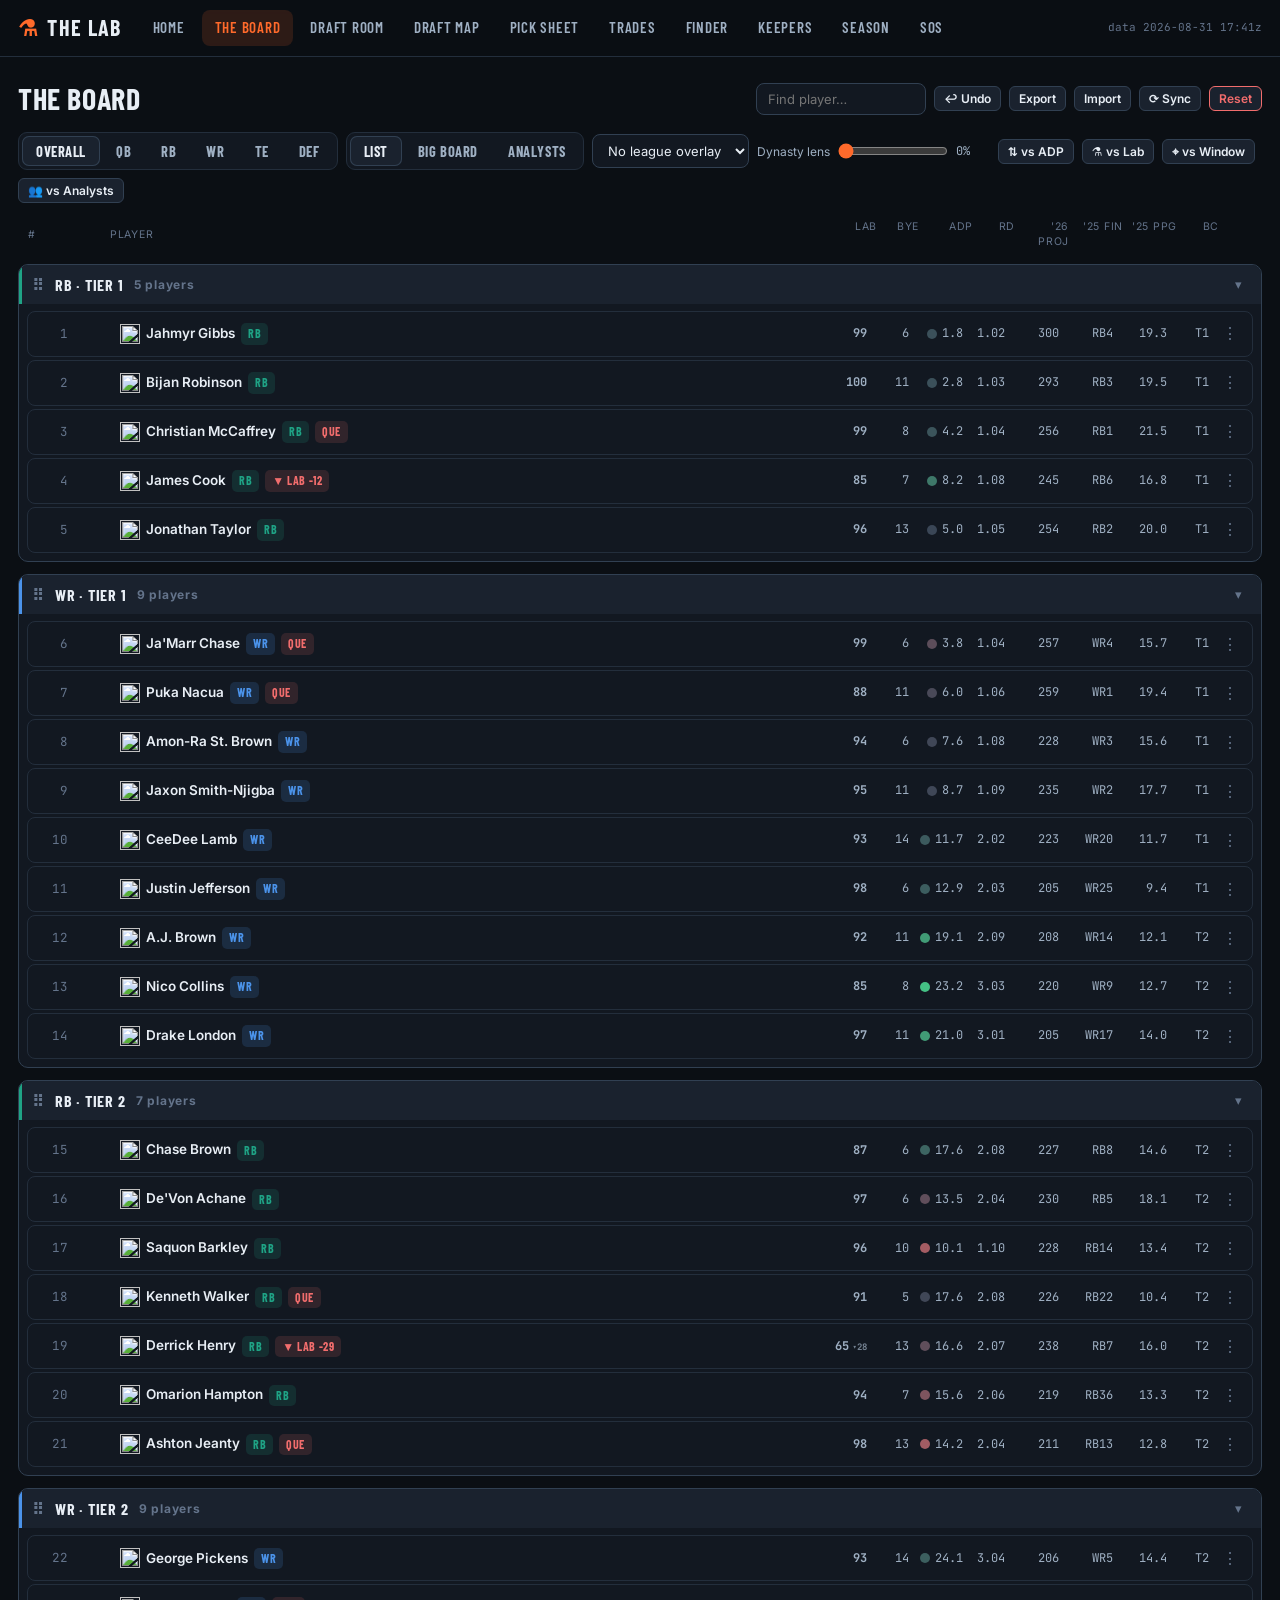
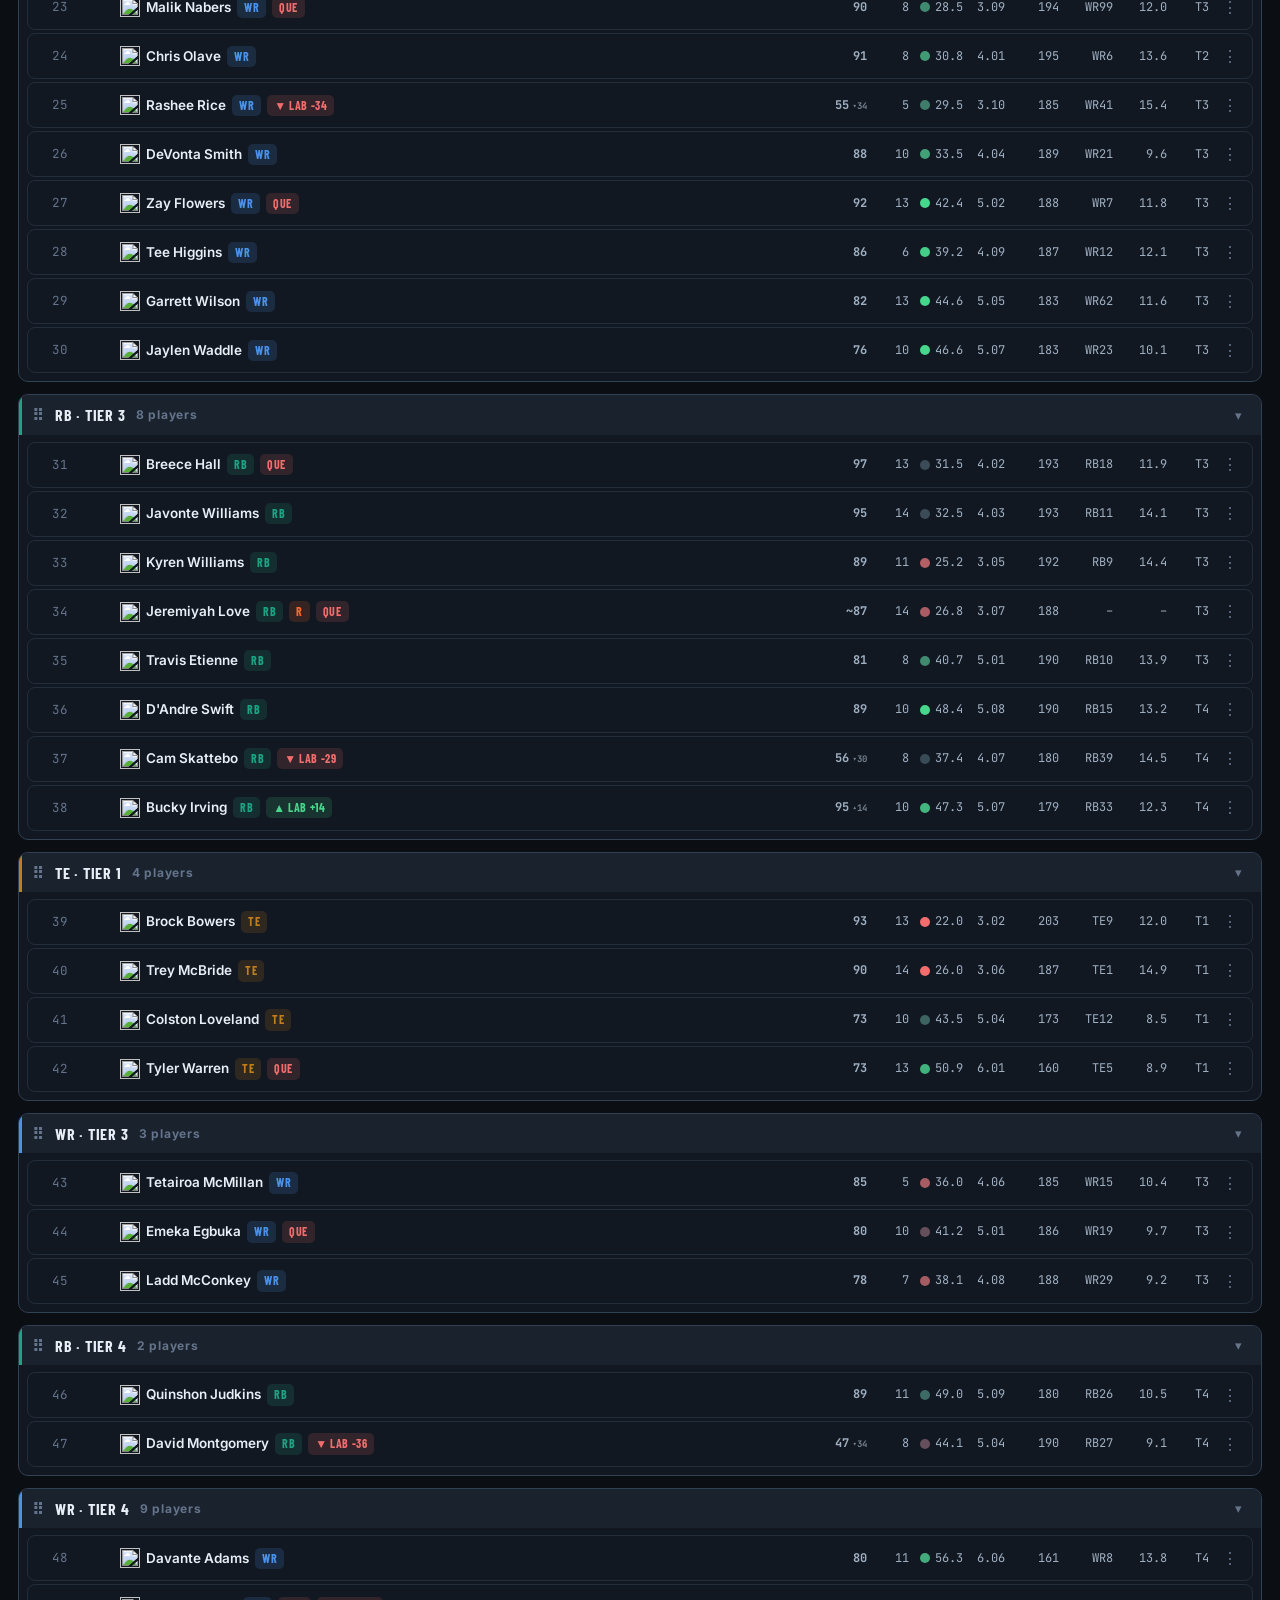
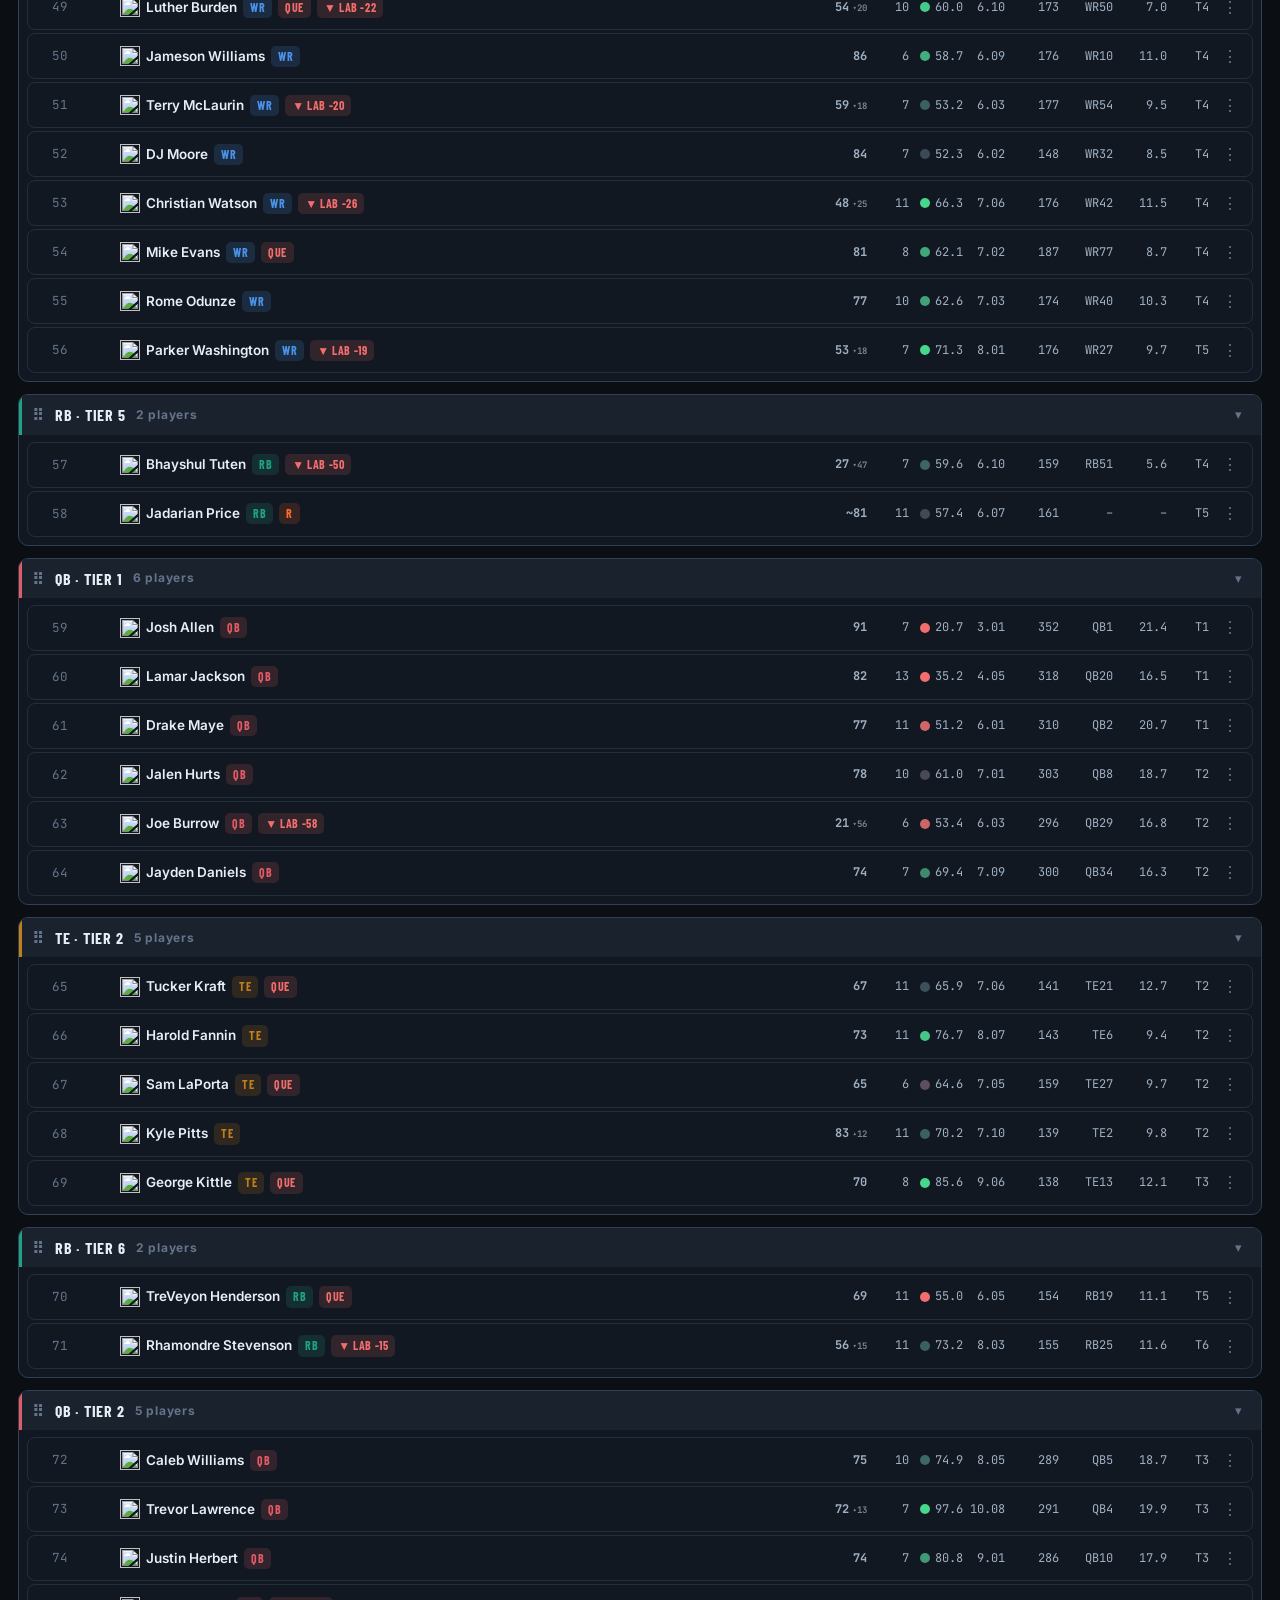
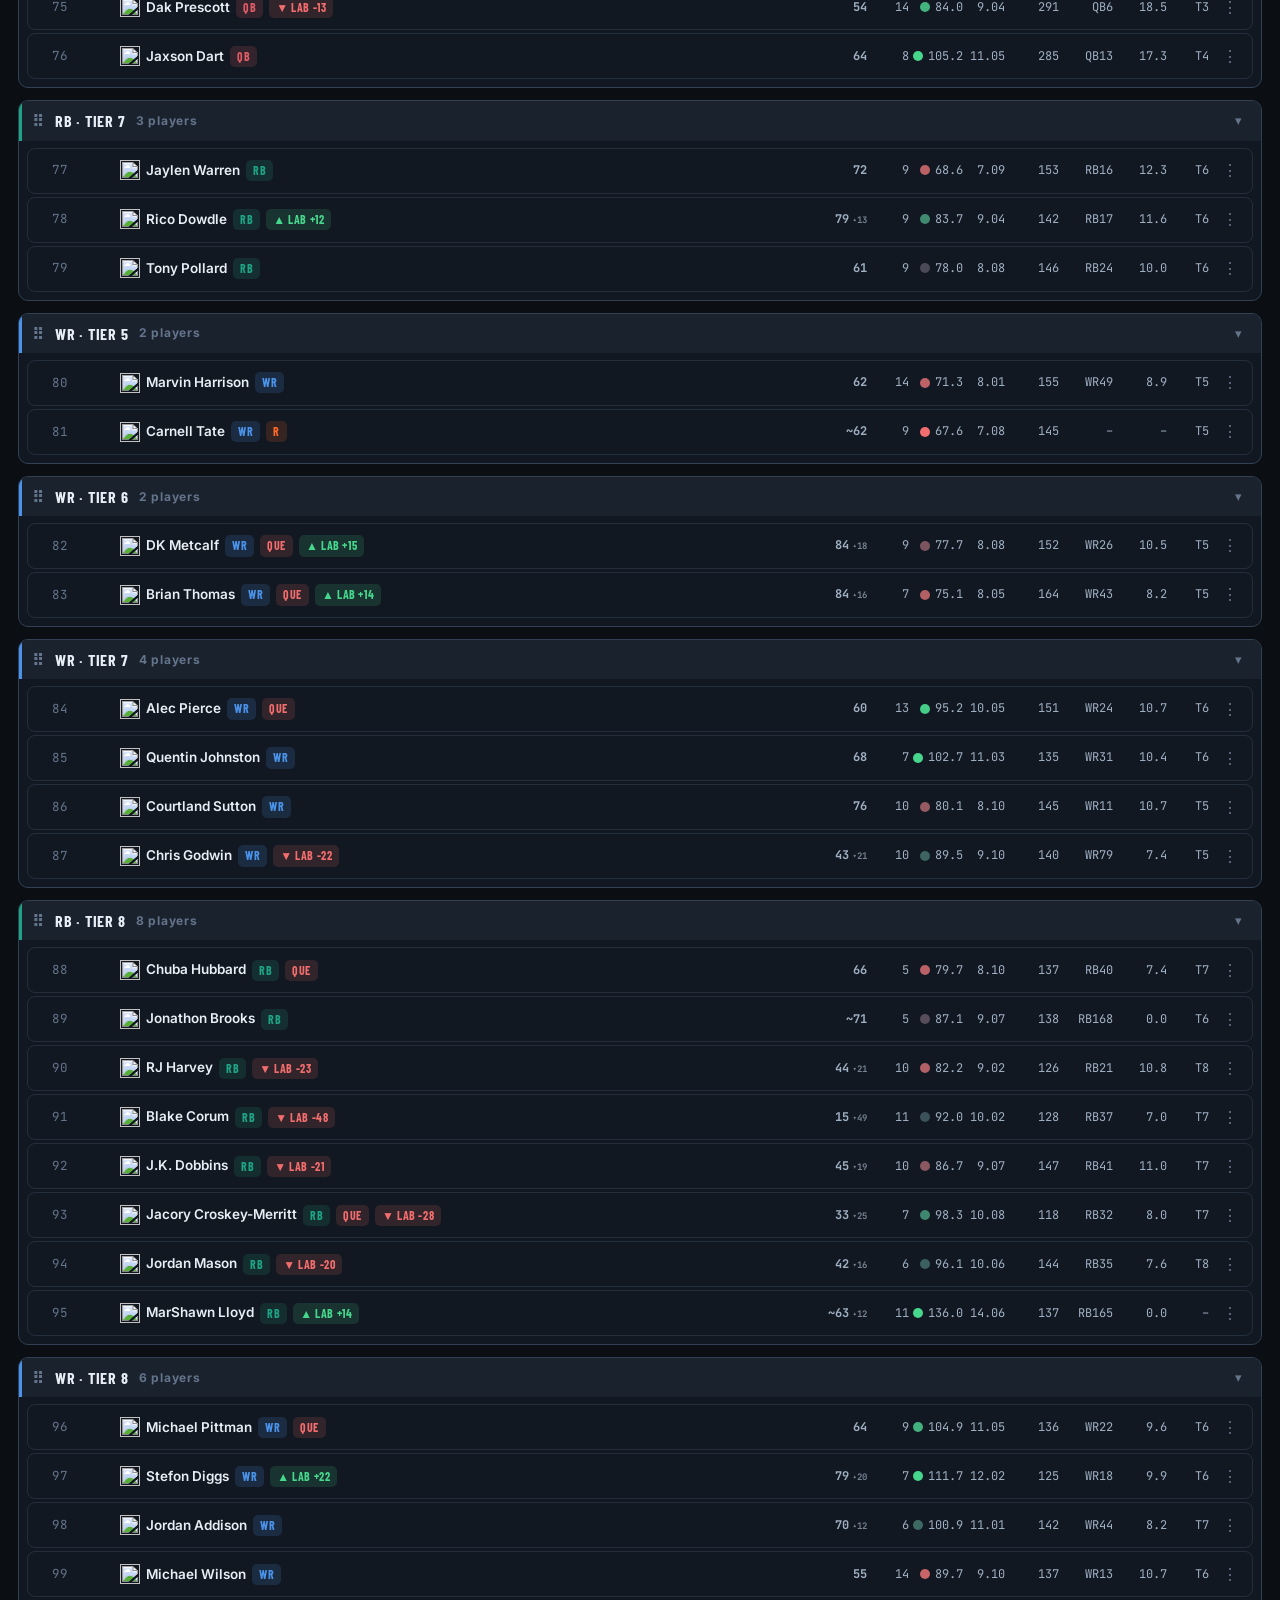
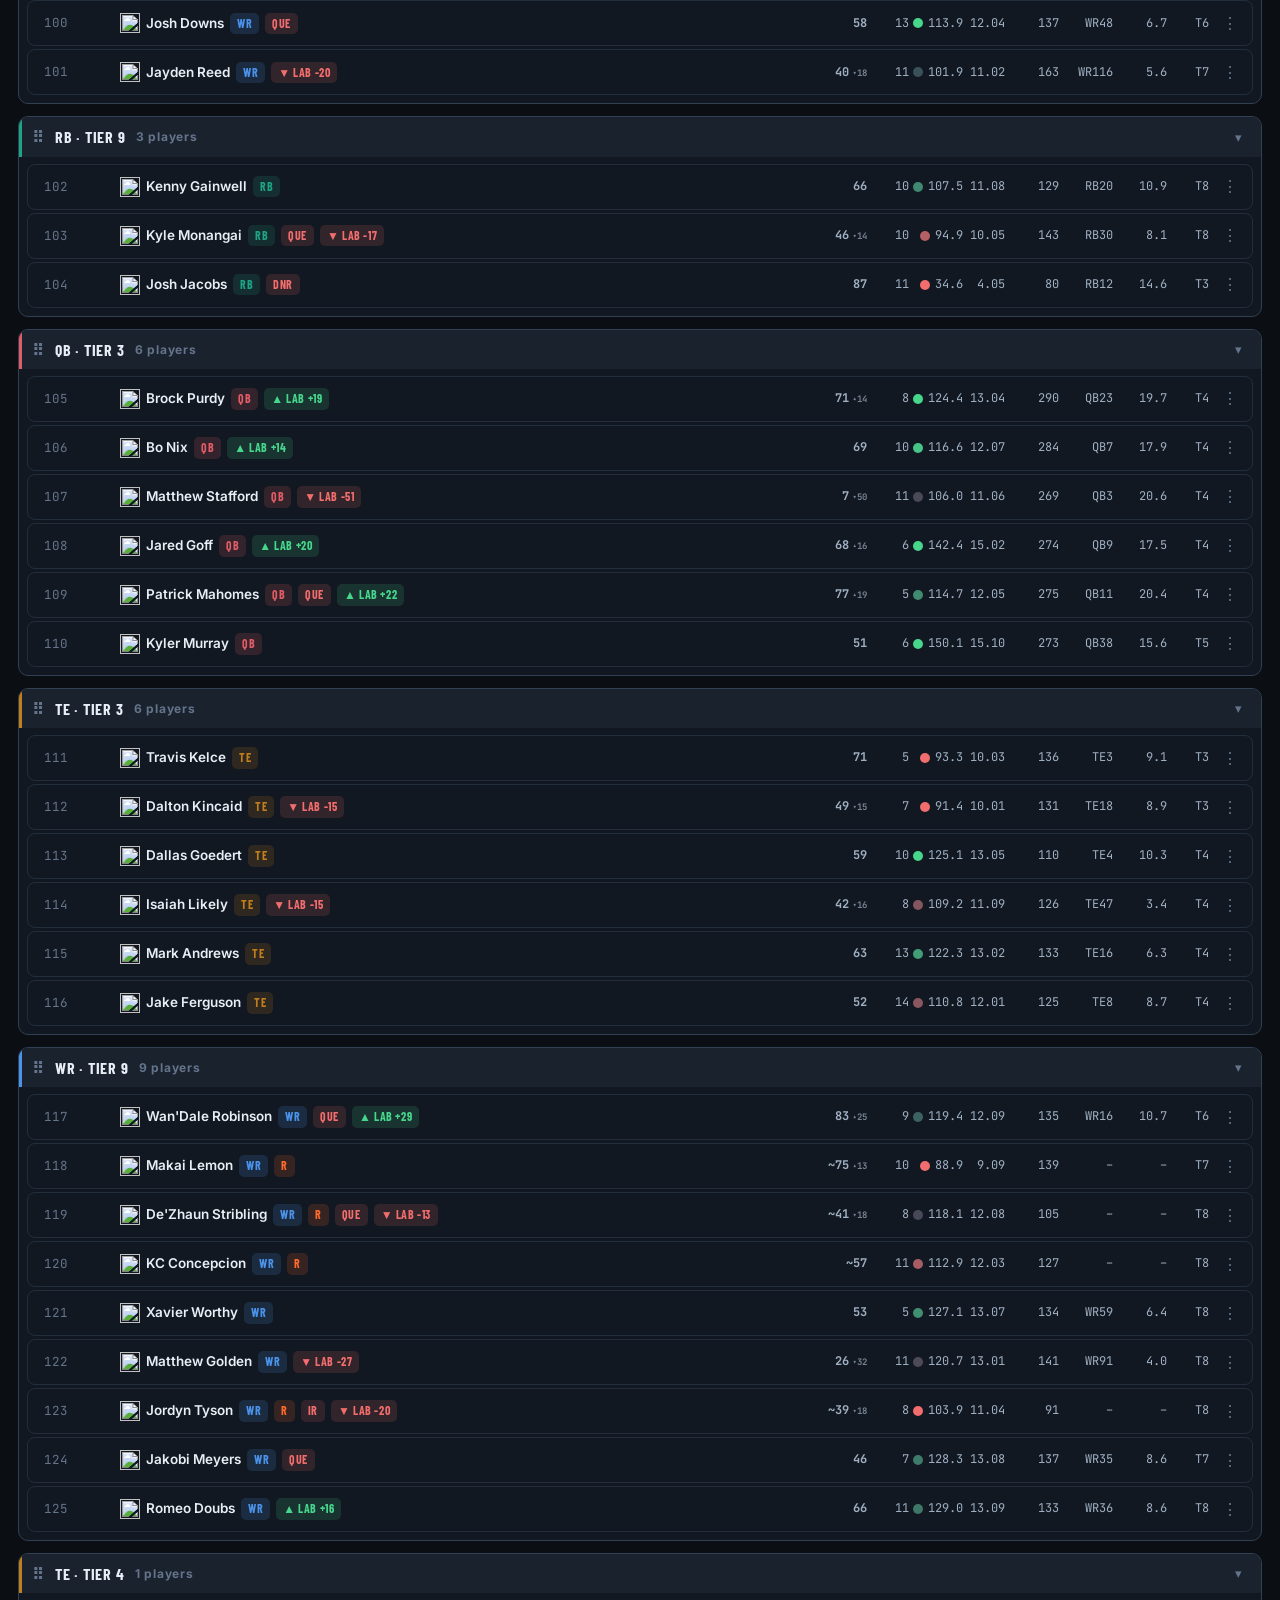
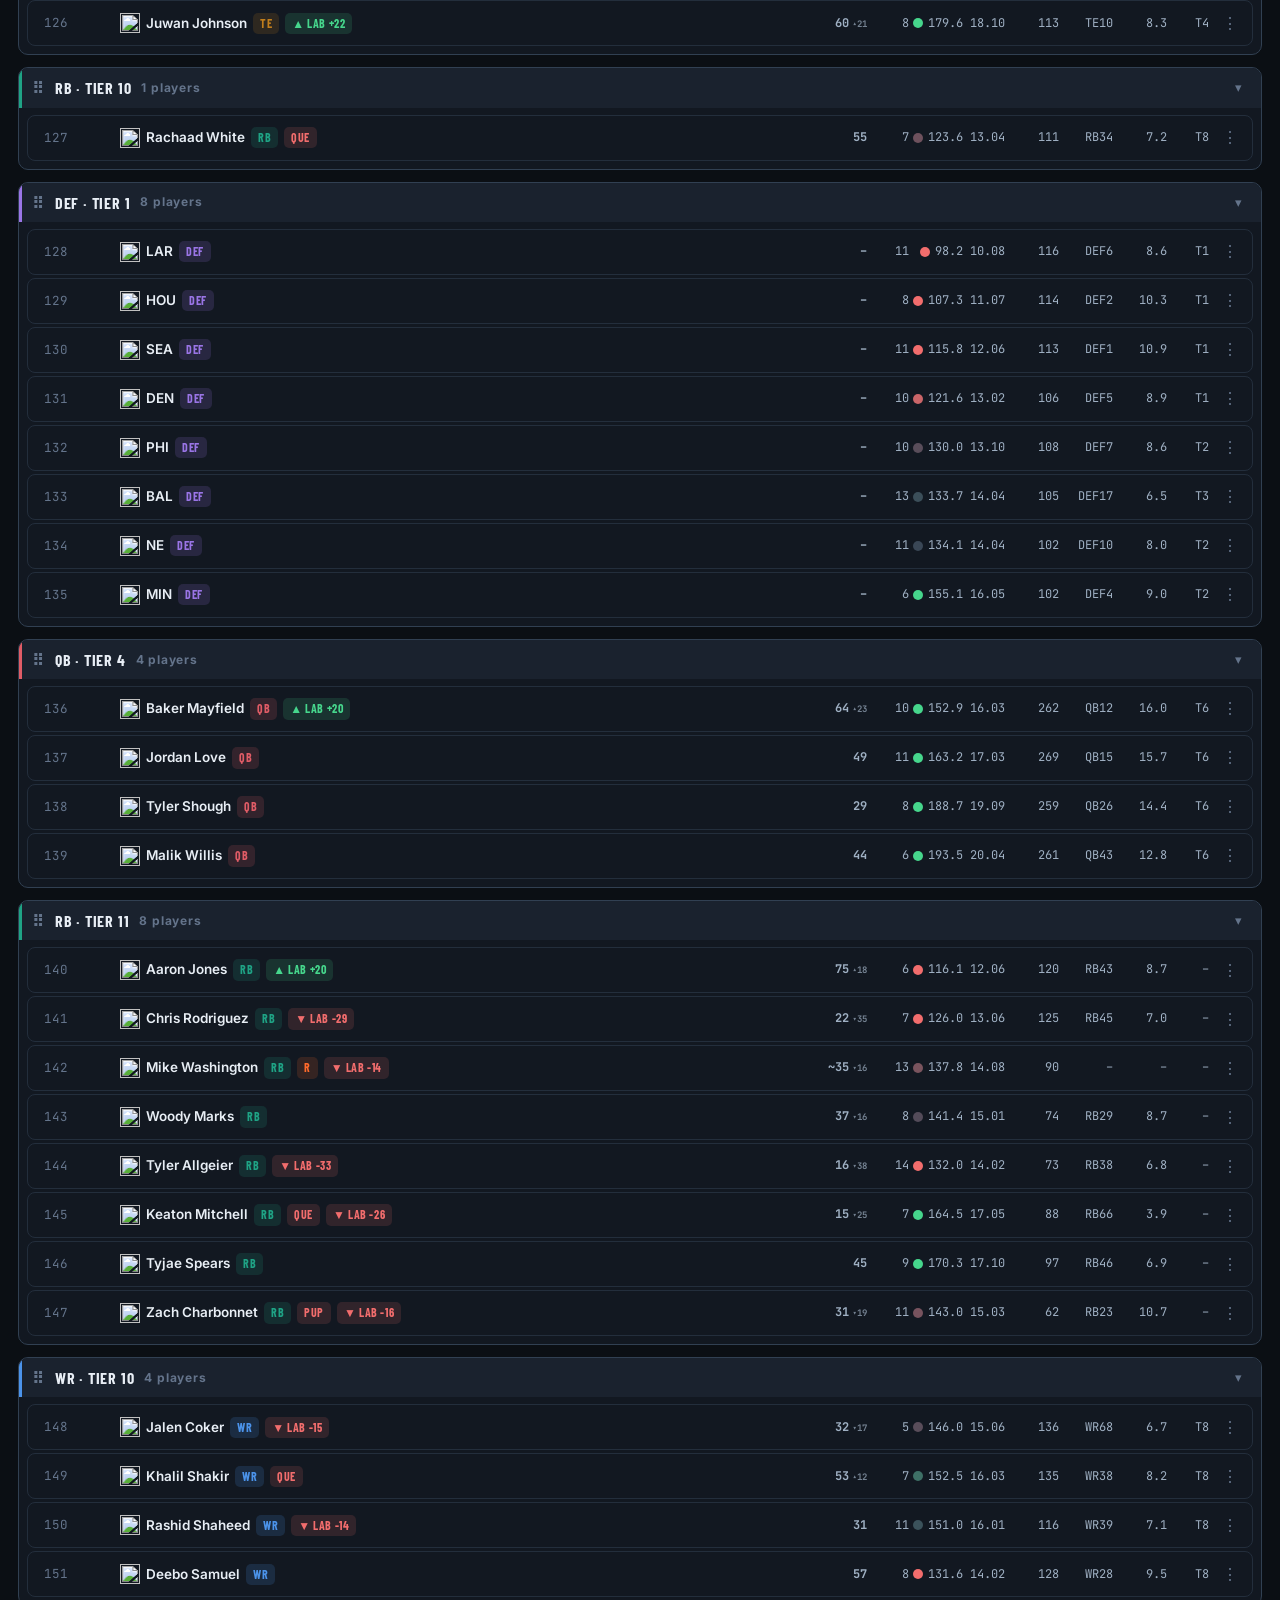
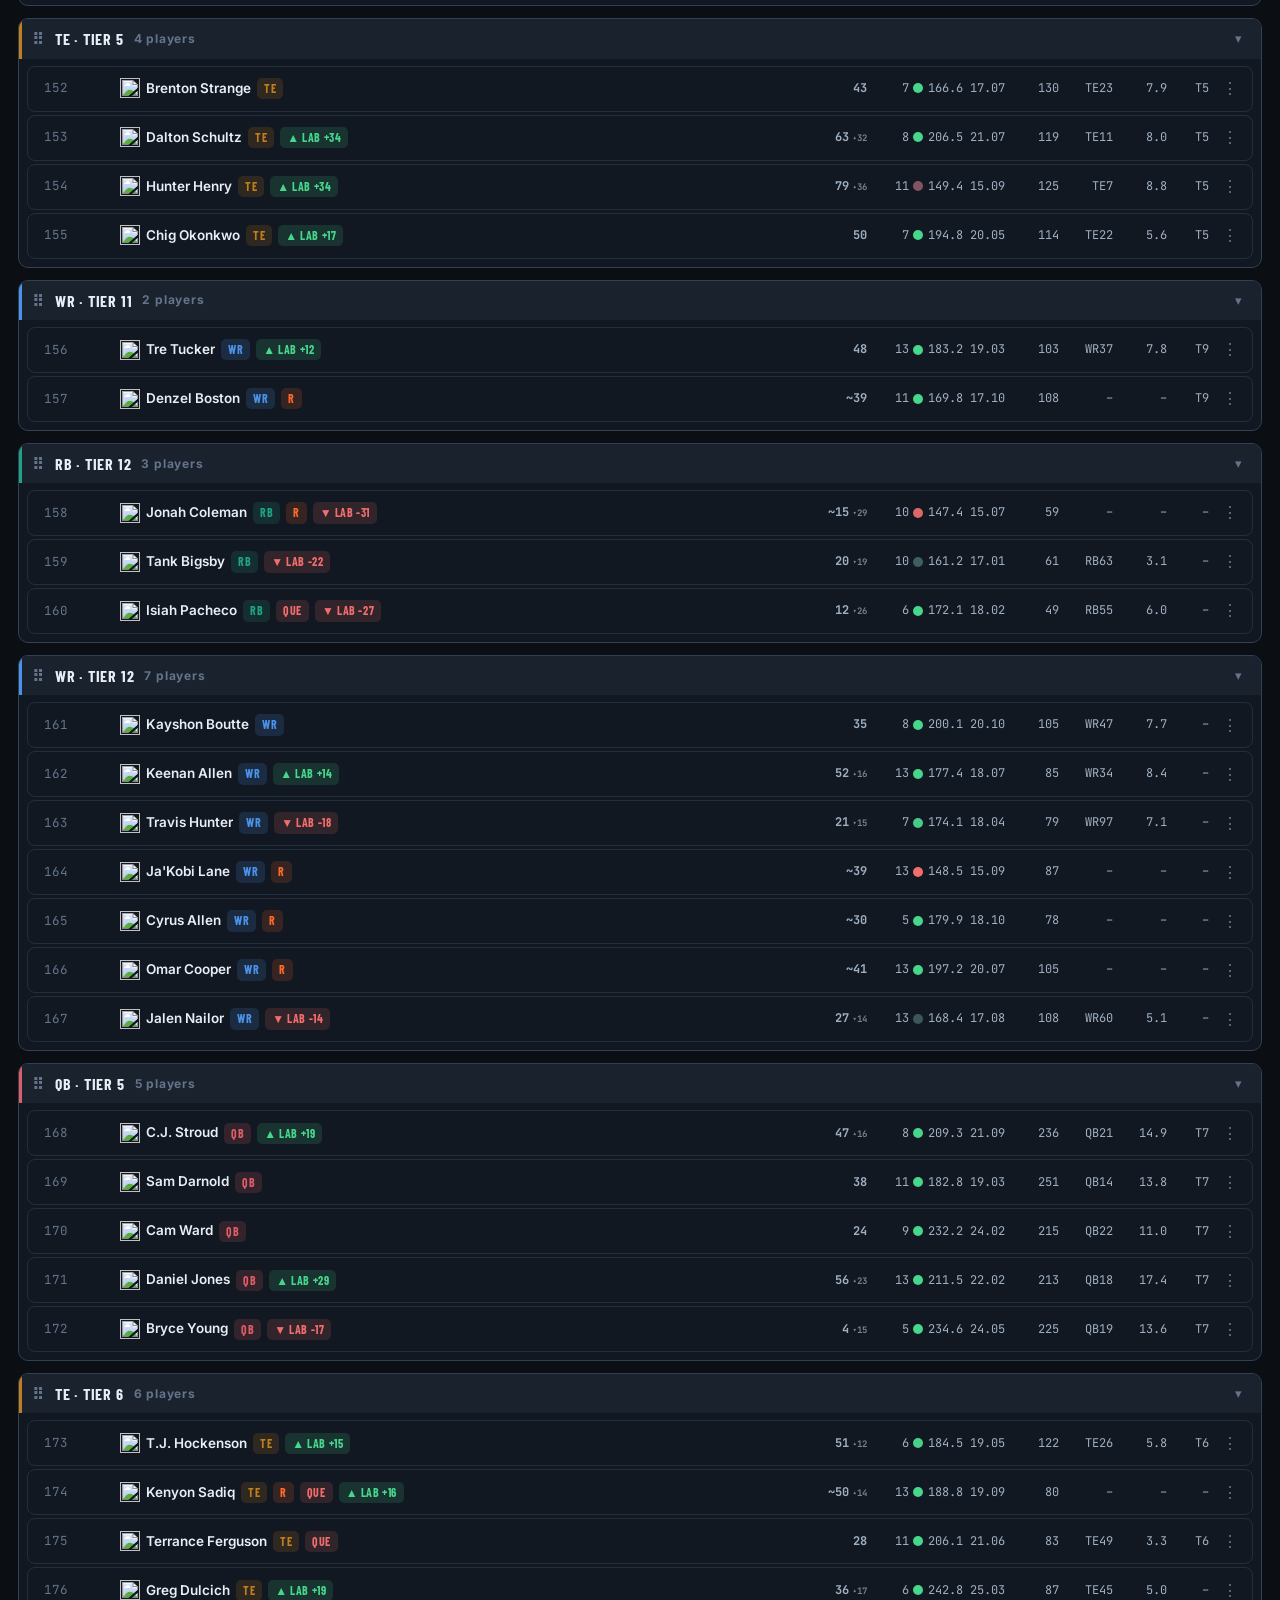
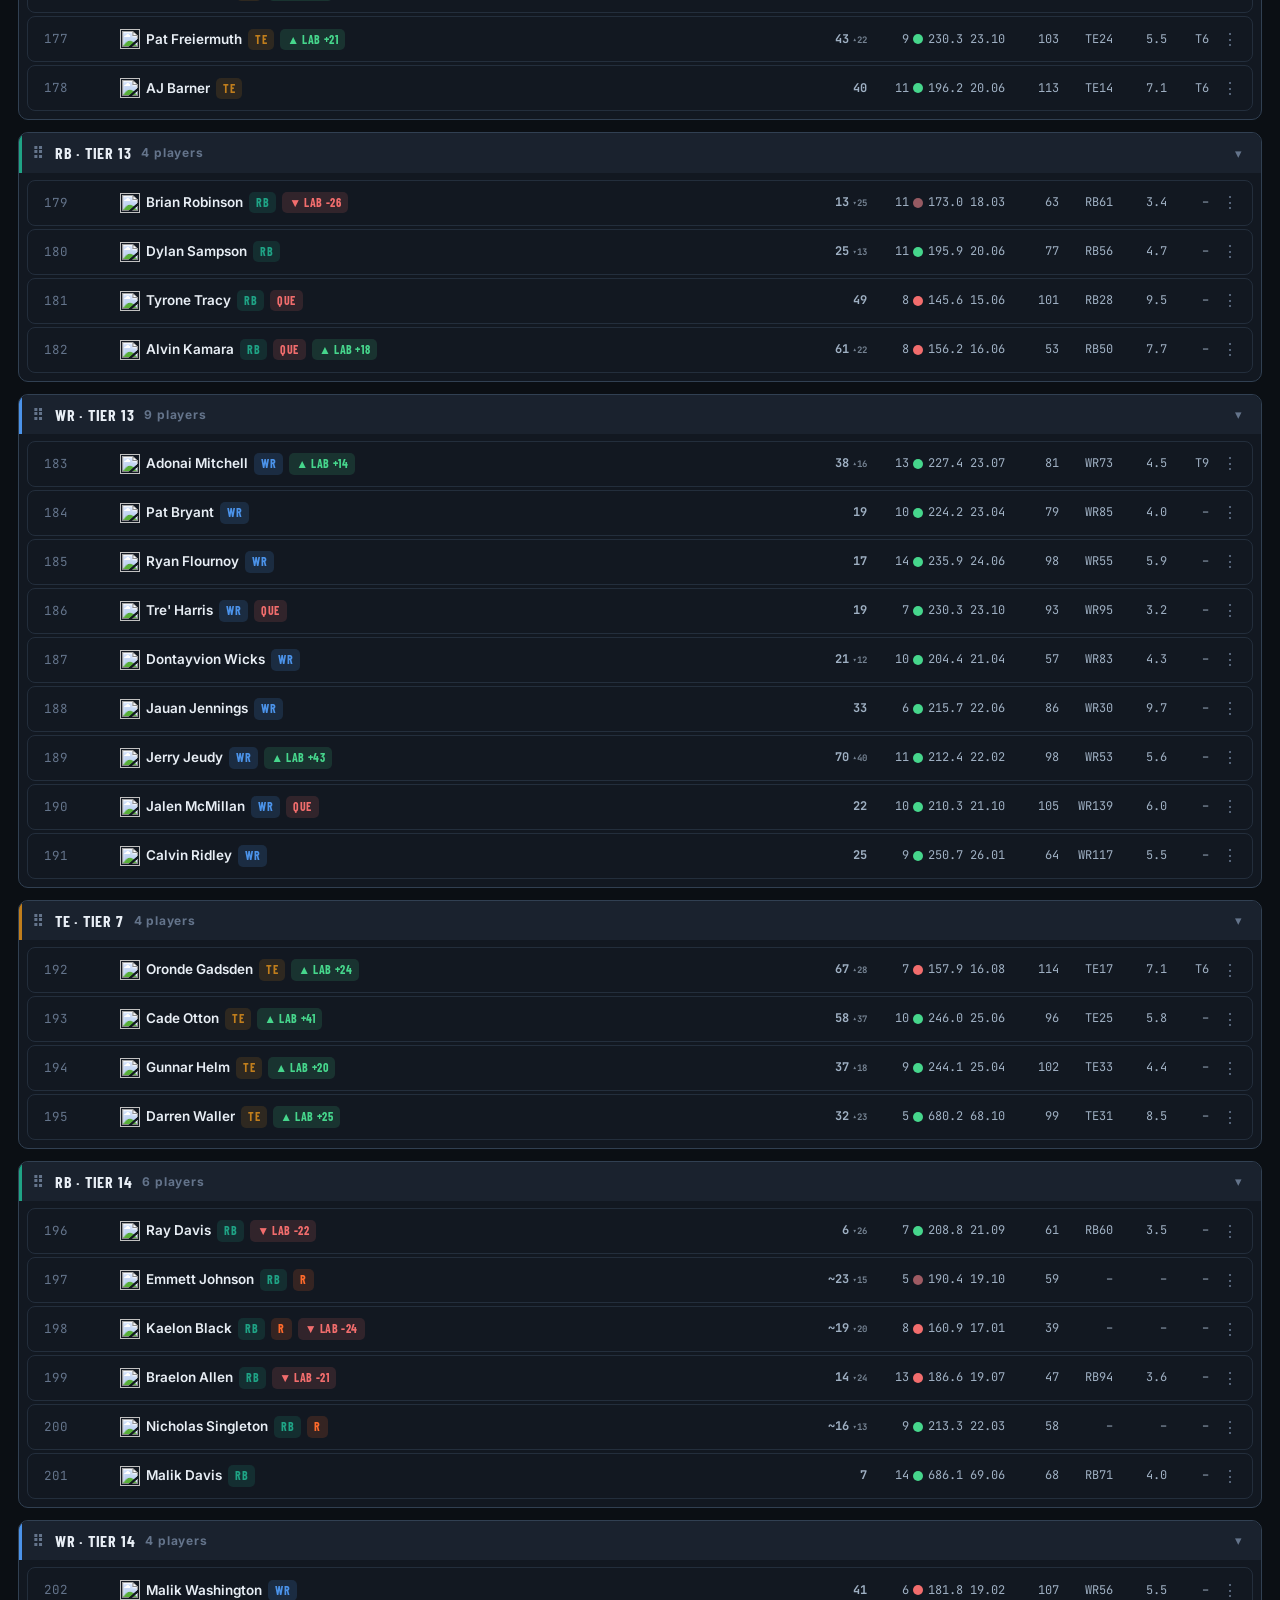
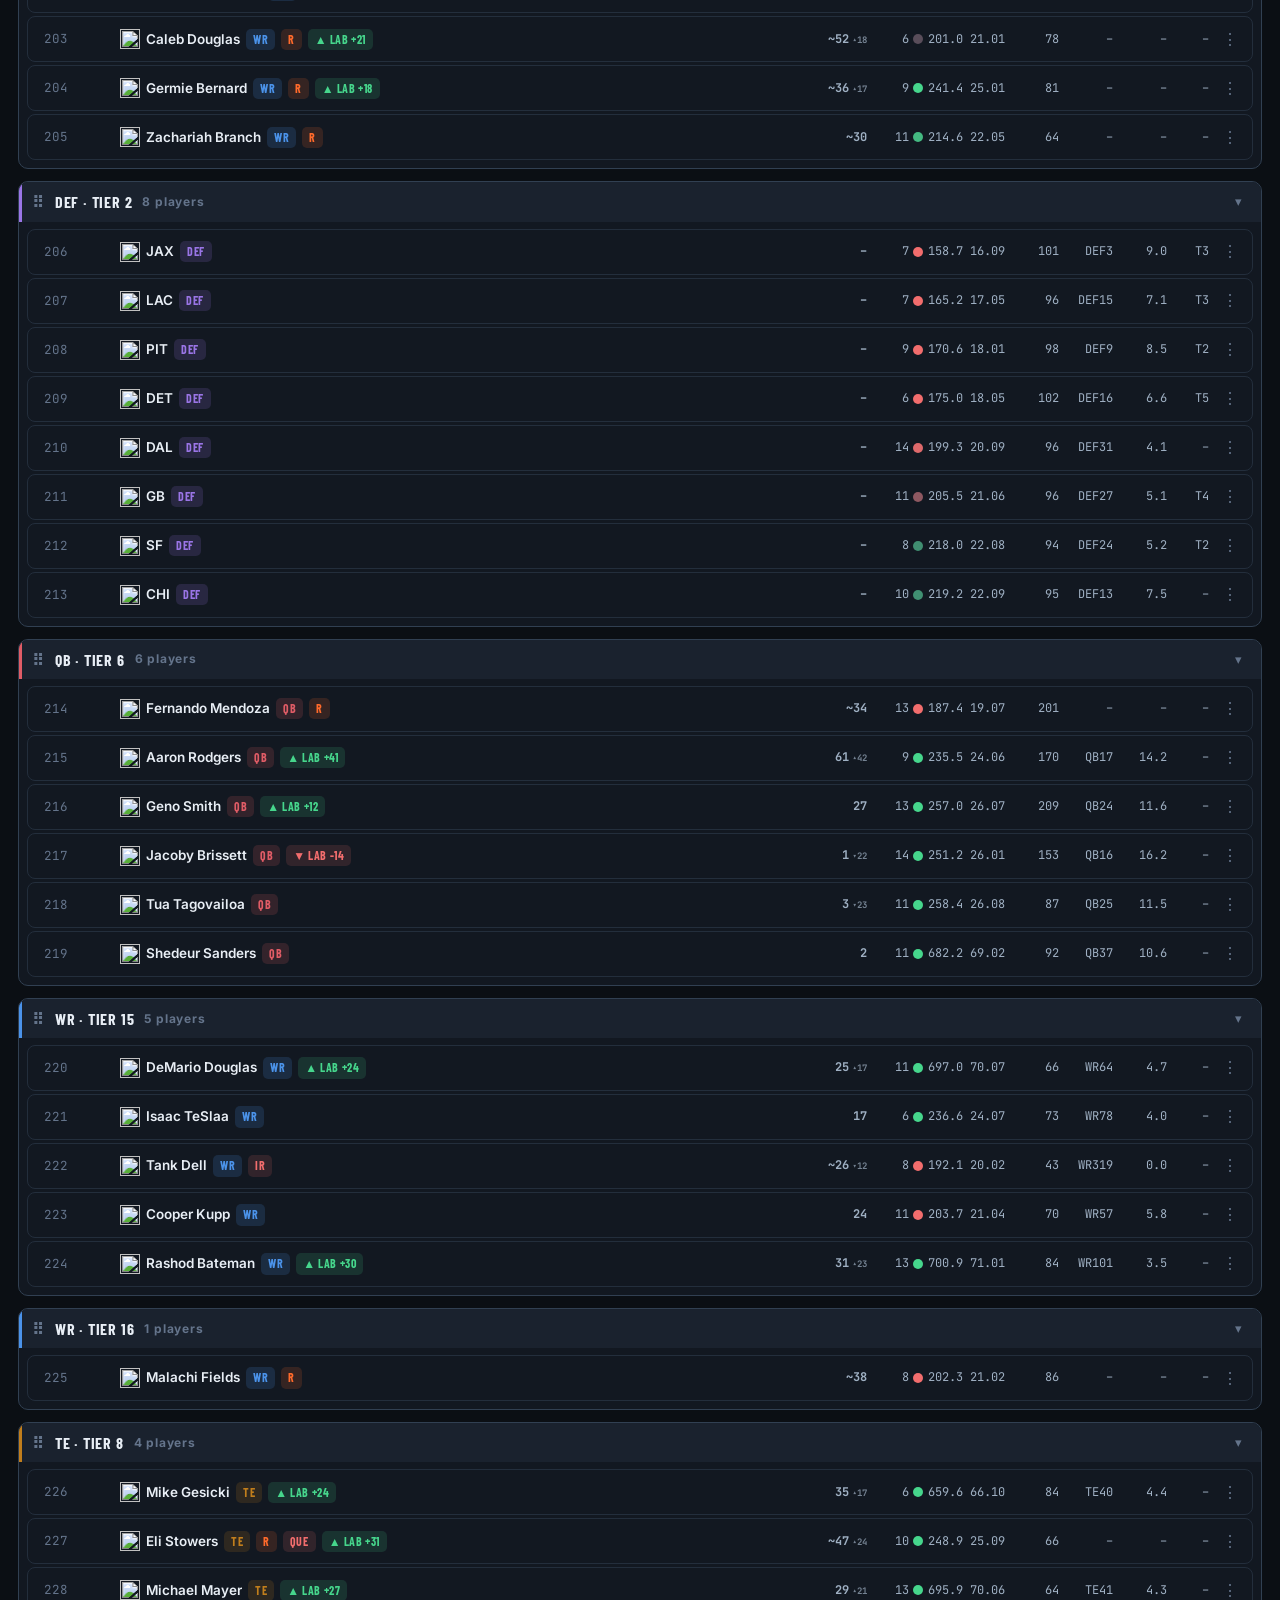
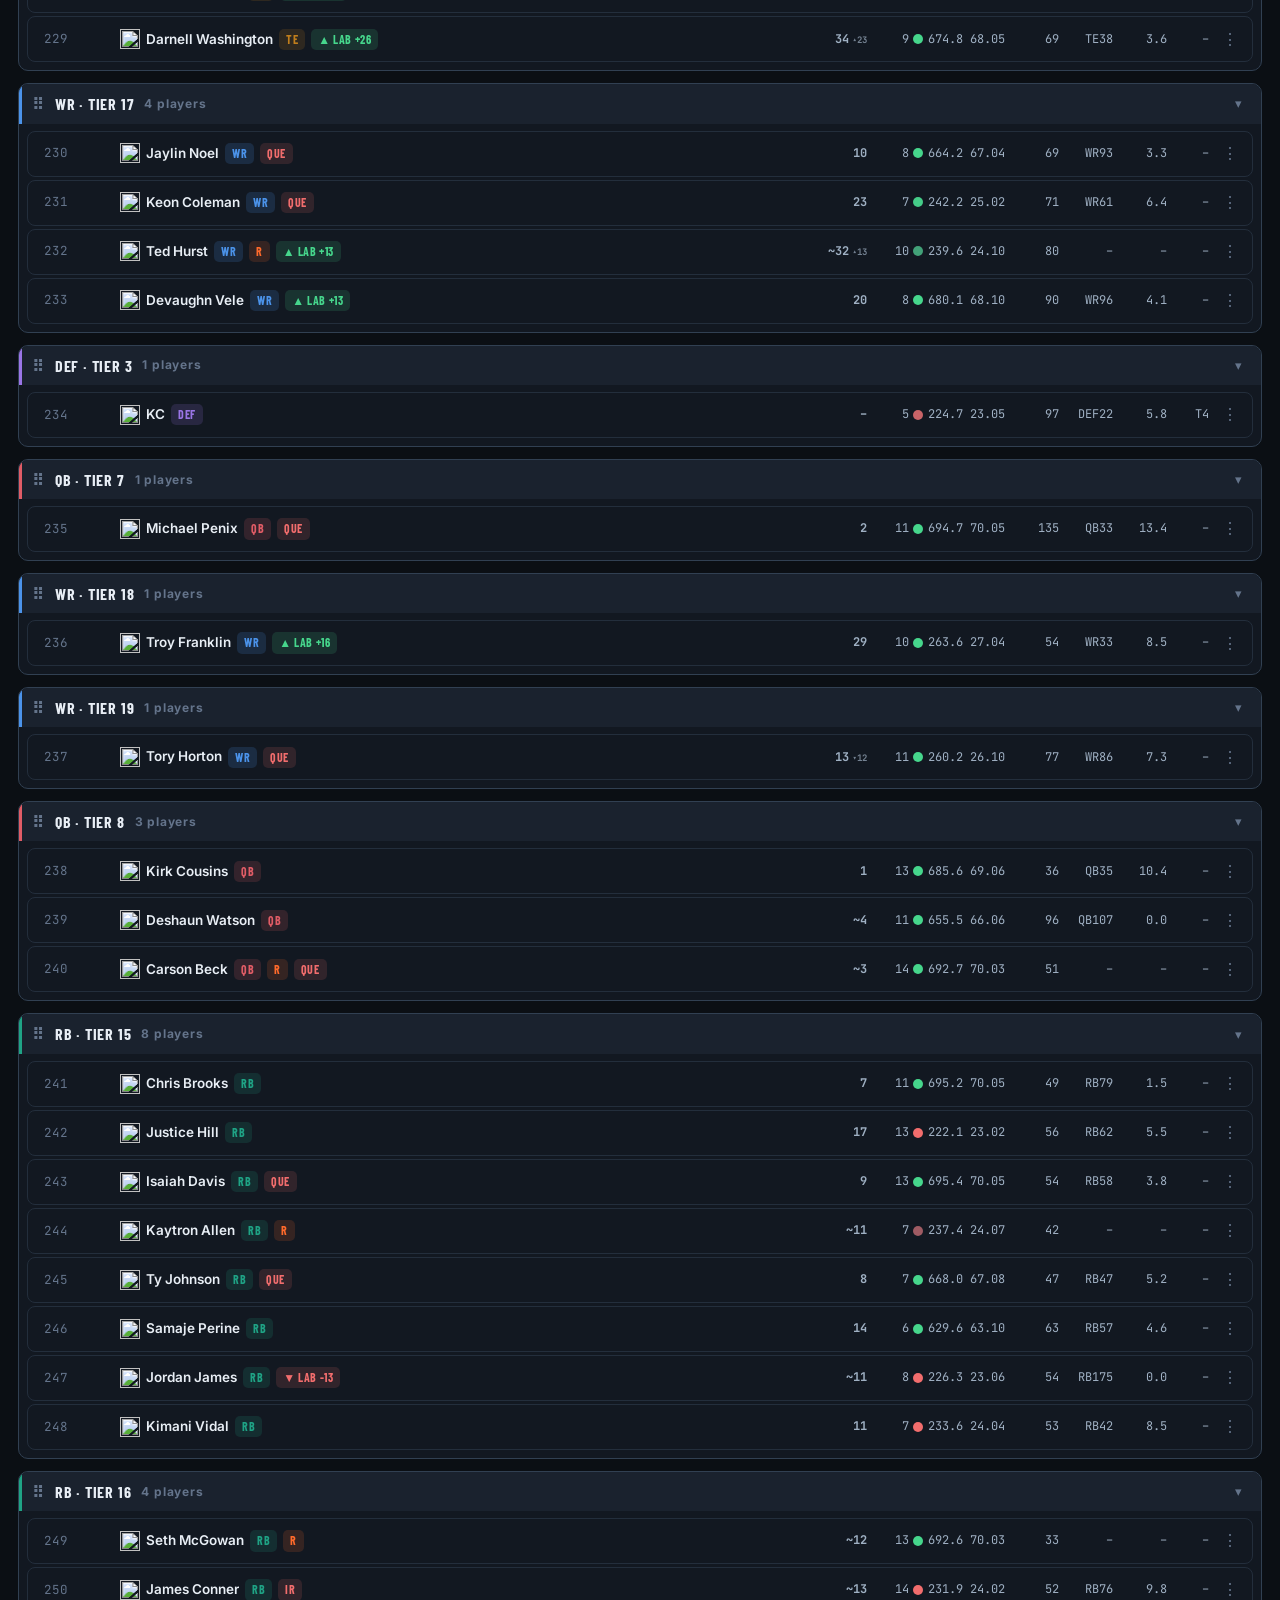
==== docs/board.html @ dd4e98eb "Draft Map: expose the built sim on LAB.dmSim for ad-hoc queries" ====
<!DOCTYPE html>
<html lang="en">
<head>
<meta charset="utf-8">
<meta name="viewport" content="width=device-width, initial-scale=1">
<title>The Board — The Lab</title>
<link rel="preconnect" href="https://fonts.googleapis.com">
<link href="https://fonts.googleapis.com/css2?family=Barlow+Condensed:wght@600;700&family=Inter:wght@400;600;700&family=JetBrains+Mono:wght@400;600&display=swap" rel="stylesheet">
<link rel="stylesheet" href="css/lab.css?v=86">
<link rel="icon" type="image/svg+xml" href="favicon.svg?v=86">
</head>
<body>
<div class="page">
  <div class="flex" style="justify-content:space-between;flex-wrap:wrap;gap:10px">
    <h1>The Board</h1>
    <div class="toolbar" style="margin:0">
      <input type="search" id="searchBox" placeholder="Find player…" style="width:170px">
      <button class="btn small" id="undoBtn" title="Undo last change">↩ Undo</button>
      <button class="btn small" id="exportBtn">Export</button>
      <button class="btn small" id="importBtn">Import</button>
      <button class="btn small" id="syncBtn" title="Re-sort players to TODAY's analyst consensus while leaving alone every player you positioned yourself, plus anything you pinned. Your board is a snapshot of the consensus from whenever you seeded it — this catches it up without throwing away your own calls. Tiers keep their exact shape. Undoable.">⟳ Sync</button>
      <button class="btn small danger" id="resetBtn">Reset</button>
    </div>
  </div>

  <div class="toolbar">
    <div class="seg" id="posTabs"></div>
    <div class="seg" id="viewTabs">
      <button data-view="list" class="active">List</button>
      <button data-view="grid">Big Board</button>
      <button data-view="compare">Analysts</button>
    </div>
    <button class="btn small" id="addTierBtn">+ Tier</button>
    <select id="leagueOverlay" title="League overlay">
      <option value="">No league overlay</option>
      <option value="ggg">GGG overlay</option>
      <option value="lob">LOB overlay</option>
    </select>
    <label class="flex dim" id="dynWrap" style="gap:6px;font-size:12px" title="Blend your board with Dynasty ADP — view only, your saved rankings don't change">
      Dynasty lens
      <input type="range" id="dynSlider" min="0" max="100" step="5" value="0" style="width:110px;accent-color:var(--accent)">
      <span class="mono" id="dynPct" style="width:34px">0%</span>
    </label>
    <button class="btn small" id="adpLensBtn" title="Tint every row by how far your rank sits from Sleeper ADP — green = you're higher on him than the market, red = lower; deeper color = bigger gap. Position tabs compare positional rank vs positional ADP; Overall compares overall rank vs overall ADP. View only.">⇅ vs ADP</button>
    <button class="btn small" id="labLensBtn" title="Tint every row by where the LAB SCORE would rank him vs where your board has him — green = the model says move him up, red = move him down; the Δ Lab column shows how many spots. Use it to reorder players within tiers. View only.">⚗ vs Lab</button>
    <button class="btn small" id="winLensBtn" title="Tint every row by his Lab Score vs the MEDIAN score of players drafted around him — the 'who else could I take here' read. Green = stands above his draft window (±20 is the Jacobs-2022 signal), red = below it. Position tabs use a same-position window; Overall mixes positions. View only.">⌖ vs Window</button>
    <button class="btn small" id="crLensBtn" title="Rank the players on this tab by your ANALYST CONSENSUS (Joel, Flock, Footballers, FFA, Vegas), then tint each row by how many spots that ranking differs from where your board has him — green = you have him higher than your analysts do, red = lower. Both sides are ranks over the same players, so tiers and seeding never distort it. Players no analyst ranked are left blank. View only.">👥 vs Analysts</button>
  </div>

  <div id="boardRoot"></div>
</div>
<script src="vendor/sortable.min.js?v=86"></script>
<script src="js/core.js?v=86"></script>
<script src="js/board.js?v=86"></script>
</body>
</html>
---- docs/css/lab.css ----
/* THE LAB — war-room dark design system */
:root {
  --bg: #0b0f14;
  --surface: #121821;
  --raised: #1a222e;
  --hover: #202a38;
  --border: #232e3c;
  --border-strong: #314052;
  --ink: #e8eef5;
  --ink-2: #9fb0c3;
  --ink-3: #64748b;
  --accent: #ff6a2b;
  --accent-soft: rgba(255, 106, 43, 0.14);
  --good: #46d68c;
  --warn: #f5c542;
  --bad: #f26d6d;
  --qb: #e05c66;
  --rb: #1fa385;
  --wr: #4b93ea;
  --te: #c17e1c;
  --def: #9a75e6;
  --sos-easy: #ff8a4d;
  --sos-hard: #1fa385;
  --radius: 10px;
  --font-display: 'Barlow Condensed', 'Arial Narrow', sans-serif;
  --font-body: 'Inter', system-ui, -apple-system, sans-serif;
  --font-mono: 'JetBrains Mono', ui-monospace, Consolas, monospace;
}

* { box-sizing: border-box; }
html { -webkit-text-size-adjust: 100%; }
body {
  margin: 0;
  background: var(--bg);
  color: var(--ink);
  font-family: var(--font-body);
  font-size: 14px;
  line-height: 1.45;
}
a { color: var(--accent); text-decoration: none; }
a:hover { text-decoration: underline; }
h1, h2, h3 { font-family: var(--font-display); letter-spacing: 0.02em; margin: 0; }
h1 { font-size: 30px; text-transform: uppercase; }
h2 { font-size: 21px; text-transform: uppercase; color: var(--ink); }
h3 { font-size: 16px; color: var(--ink-2); text-transform: uppercase; }

/* ---------- nav ---------- */
.nav {
  display: flex; align-items: center; gap: 4px;
  padding: 10px 18px; border-bottom: 1px solid var(--border);
  background: rgba(11, 15, 20, 0.92); backdrop-filter: blur(8px);
  position: sticky; top: 0; z-index: 50; flex-wrap: wrap;
}
.nav .wordmark {
  font-family: var(--font-display); font-size: 22px; font-weight: 700;
  text-transform: uppercase; letter-spacing: 0.06em; color: var(--ink);
  margin-right: 14px; display: flex; align-items: center; gap: 8px;
}
.nav .wordmark .spark { color: var(--accent); }
.nav a.tab {
  padding: 7px 13px; border-radius: 8px; color: var(--ink-2);
  font-weight: 600; font-size: 13.5px; text-transform: uppercase;
  font-family: var(--font-display); letter-spacing: 0.05em; font-size: 15px;
}
.nav a.tab:hover { color: var(--ink); background: var(--raised); text-decoration: none; }
.nav a.tab.active { color: var(--accent); background: var(--accent-soft); }
.nav .spacer { flex: 1; }
.nav .build-stamp { color: var(--ink-3); font-size: 11px; font-family: var(--font-mono); }

.page { max-width: 1280px; margin: 0 auto; padding: 20px 18px 80px; }

/* ---------- primitives ---------- */
.card {
  background: var(--surface); border: 1px solid var(--border);
  border-radius: var(--radius); padding: 16px;
}
.card.raised { background: var(--raised); }
.card h2 { margin-bottom: 10px; }
.row { display: flex; gap: 14px; flex-wrap: wrap; }
.row > .card { flex: 1; min-width: 280px; }

.btn {
  display: inline-flex; align-items: center; gap: 6px;
  background: var(--raised); color: var(--ink); border: 1px solid var(--border-strong);
  border-radius: 8px; padding: 7px 14px; font-size: 13px; font-weight: 600;
  cursor: pointer; font-family: var(--font-body);
}
.btn:hover { background: var(--hover); }
.btn.primary { background: var(--accent); border-color: var(--accent); color: #14100c; }
.btn.primary:hover { filter: brightness(1.1); }
.btn.small { padding: 4px 9px; font-size: 12px; border-radius: 6px; }
.btn.danger { border-color: var(--bad); color: var(--bad); }
.btn:disabled { opacity: 0.4; cursor: default; }

.seg { display: inline-flex; background: var(--surface); border: 1px solid var(--border); border-radius: 9px; padding: 3px; gap: 2px; }
.seg button {
  border: 0; background: transparent; color: var(--ink-2); padding: 6px 14px;
  border-radius: 7px; cursor: pointer; font-weight: 700; font-size: 13px;
  font-family: var(--font-display); text-transform: uppercase; letter-spacing: 0.04em; font-size: 14.5px;
}
.seg button.active { background: var(--raised); color: var(--ink); box-shadow: inset 0 0 0 1px var(--border-strong); }
.seg button.pos-active-QB.active { color: var(--qb); }
.seg button.pos-active-RB.active { color: var(--rb); }
.seg button.pos-active-WR.active { color: var(--wr); }
.seg button.pos-active-TE.active { color: var(--te); }
.seg button.pos-active-DEF.active { color: var(--def); }

input[type="text"], input[type="search"], select {
  background: var(--surface); border: 1px solid var(--border-strong); color: var(--ink);
  border-radius: 8px; padding: 7px 11px; font-size: 13px; font-family: var(--font-body);
}
input:focus, select:focus { outline: 2px solid var(--accent-soft); border-color: var(--accent); }

.badge {
  display: inline-flex; align-items: center; justify-content: center;
  font-family: var(--font-display); font-weight: 700; font-size: 12px;
  letter-spacing: 0.05em; border-radius: 5px; padding: 2px 7px; text-transform: uppercase;
}
.badge.pos-QB { background: rgba(224,92,102,0.16); color: var(--qb); }
.badge.pos-RB { background: rgba(31,163,133,0.16); color: var(--rb); }
.badge.pos-WR { background: rgba(75,147,234,0.16); color: var(--wr); }
.badge.pos-TE { background: rgba(193,126,28,0.16); color: var(--te); }
.badge.pos-DEF { background: rgba(154,117,230,0.16); color: var(--def); }
.badge.rookie { background: rgba(255,106,43,0.15); color: var(--accent); }
.badge.status { background: rgba(242,109,109,0.14); color: var(--bad); }
.badge.keeper { background: rgba(245,197,66,0.14); color: var(--warn); }
.badge.mine { background: rgba(70,214,140,0.14); color: var(--good); }

.pill { border-radius: 999px; padding: 2px 10px; font-size: 12px; font-weight: 600; }

.muted { color: var(--ink-3); }
.dim { color: var(--ink-2); }
.mono { font-family: var(--font-mono); }
.good { color: var(--good); }
.warn { color: var(--warn); }
.bad { color: var(--bad); }
.accent { color: var(--accent); }
.center { text-align: center; }
.nowrap { white-space: nowrap; }

/* ---------- headshots ---------- */
.headshot {
  width: 34px; height: 34px; border-radius: 50%; object-fit: cover;
  background: var(--raised); border: 1px solid var(--border); flex: none;
}
.headshot.lg { width: 72px; height: 72px; }
.headshot.sm { width: 24px; height: 24px; }
.team-logo { width: 20px; height: 20px; object-fit: contain; flex: none; }

/* ---------- board rows ---------- */
.tier-head {
  display: flex; align-items: center; gap: 10px;
  padding: 7px 12px; margin-top: 10px; border-radius: 8px;
  background: var(--raised); border: 1px solid var(--border-strong);
  font-family: var(--font-display); font-weight: 700; text-transform: uppercase;
  letter-spacing: 0.06em; font-size: 15px; cursor: grab; user-select: none;
}
.tier-head .count { color: var(--ink-3); font-size: 12.5px; font-family: var(--font-body); text-transform: none; letter-spacing: 0; }
.tier-head .t-actions { margin-left: auto; display: flex; gap: 4px; }
.tier-head .collapse-btn, .tier-head .kill-btn {
  background: none; border: 0; color: var(--ink-3); cursor: pointer; font-size: 13px; padding: 2px 6px;
}
.tier-head .collapse-btn:hover, .tier-head .kill-btn:hover { color: var(--ink); }
.tier-head.t1 { border-left: 3px solid var(--accent); }

.prow {
  display: flex; align-items: center; gap: 9px;
  padding: 5px 10px; border-radius: 8px; margin-top: 3px;
  background: var(--surface); border: 1px solid var(--border);
  cursor: grab; user-select: none; position: relative;
}
.prow:hover { background: var(--hover); border-color: var(--border-strong); }
.prow.sortable-ghost { opacity: 0.35; }
.prow.sortable-drag { opacity: 0.9; }
.prow .rank { width: 30px; text-align: right; color: var(--ink-3); font-family: var(--font-mono); font-size: 12.5px; flex: none; }
.prow .pname { font-weight: 600; font-size: 13.5px; white-space: nowrap; overflow: hidden; text-overflow: ellipsis; }
.prow .pmeta { display: flex; align-items: center; gap: 6px; min-width: 0; flex: 1; }
.prow .stats { display: flex; gap: 2px; align-items: center; margin-left: auto; flex: none; }
.prow .stat { width: 52px; text-align: right; font-family: var(--font-mono); font-size: 12px; color: var(--ink-2); flex: none; }
.prow .stat.w40 { width: 40px; }
.prow.drafted { opacity: 0.32; }
.prow.drafted .pname { text-decoration: line-through; }
.prow.mine-pick { box-shadow: inset 0 0 0 1px var(--good); }
.adp-dot { width: 10px; height: 10px; border-radius: 50%; flex: none; }
.note-dot { color: var(--warn); font-size: 11px; cursor: pointer; }
.qa-btn { background: none; border: 0; color: var(--ink-3); cursor: pointer; font-size: 16px; padding: 0 4px; flex: none; }
.qa-btn:hover { color: var(--ink); }

.col-heads {
  display: flex; gap: 9px; align-items: center; padding: 4px 10px 2px;
  color: var(--ink-3); font-size: 10.5px; text-transform: uppercase; letter-spacing: 0.07em;
  position: sticky; top: 54px; background: var(--bg); z-index: 5;
}
.col-heads .stats { display: flex; gap: 2px; margin-left: auto; }
.col-heads .stat { width: 52px; text-align: right; cursor: pointer; }
.col-heads .stat.w40 { width: 40px; }
.col-heads .stat:hover { color: var(--ink); }

/* overall blocks */
.block {
  border: 1px solid var(--border-strong); border-radius: var(--radius);
  margin-top: 12px; background: var(--surface); overflow: hidden;
}
.block .block-head {
  display: flex; align-items: center; gap: 10px; padding: 8px 13px;
  background: var(--raised); cursor: grab; user-select: none;
  font-family: var(--font-display); font-weight: 700; font-size: 16px;
  text-transform: uppercase; letter-spacing: 0.05em;
}
.block .block-head .grip { color: var(--ink-3); }
.block-QB .block-head { box-shadow: inset 3px 0 0 var(--qb); }
.block-RB .block-head { box-shadow: inset 3px 0 0 var(--rb); }
.block-WR .block-head { box-shadow: inset 3px 0 0 var(--wr); }
.block-TE .block-head { box-shadow: inset 3px 0 0 var(--te); }
.block-DEF .block-head { box-shadow: inset 3px 0 0 var(--def); }
.block .block-body { padding: 4px 8px 8px; }
.block.collapsed .block-body { display: none; }
.block.sortable-ghost { opacity: 0.4; }

/* grid view */
.grid-band { display: flex; flex-wrap: wrap; gap: 6px; padding: 10px 12px; border-radius: var(--radius); margin-top: 10px; background: var(--surface); border: 1px solid var(--border); align-items: center; }
.grid-band .band-label { font-family: var(--font-display); font-weight: 700; text-transform: uppercase; font-size: 14px; color: var(--ink-2); width: 100%; letter-spacing: 0.05em; }
.chip {
  display: inline-flex; align-items: center; gap: 6px; padding: 4px 9px 4px 4px;
  border-radius: 999px; background: var(--raised); border: 1px solid var(--border-strong);
  font-size: 12.5px; font-weight: 600; white-space: nowrap;
}
.chip img { width: 24px; height: 24px; border-radius: 50%; }
.chip.pos-QB { box-shadow: inset 0 0 0 1px rgba(224,92,102,0.55); }
.chip.pos-RB { box-shadow: inset 0 0 0 1px rgba(31,163,133,0.55); }
.chip.pos-WR { box-shadow: inset 0 0 0 1px rgba(75,147,234,0.55); }
.chip.pos-TE { box-shadow: inset 0 0 0 1px rgba(193,126,28,0.55); }
.chip.pos-DEF { box-shadow: inset 0 0 0 1px rgba(154,117,230,0.55); }
.chip.drafted { opacity: 0.3; text-decoration: line-through; }

/* ---------- tables ---------- */
table.lab { width: 100%; border-collapse: collapse; font-size: 13px; }
table.lab th {
  text-align: left; color: var(--ink-3); font-size: 10.5px; text-transform: uppercase;
  letter-spacing: 0.07em; padding: 7px 9px; border-bottom: 1px solid var(--border-strong);
  white-space: nowrap;
}
table.lab th.num, table.lab td.num { text-align: right; font-family: var(--font-mono); font-size: 12.5px; }
table.lab td { padding: 7px 9px; border-bottom: 1px solid var(--border); vertical-align: middle; }
table.lab tr:hover td { background: var(--hover); }
table.lab th.sortable { cursor: pointer; }
table.lab th.sortable:hover { color: var(--ink); }

/* ---------- modal / sheet ---------- */
.overlay {
  position: fixed; inset: 0; background: rgba(4, 7, 10, 0.7); z-index: 100;
  display: flex; align-items: center; justify-content: center; padding: 18px;
}
.modal {
  background: var(--surface); border: 1px solid var(--border-strong);
  border-radius: 14px; max-width: 560px; width: 100%; max-height: 88vh;
  overflow-y: auto; padding: 20px;
}
.sheet-actions { display: grid; grid-template-columns: 1fr 1fr; gap: 8px; margin-top: 12px; }
.sheet-actions .btn { justify-content: center; }

.toast-wrap { position: fixed; bottom: 18px; left: 50%; transform: translateX(-50%); z-index: 200; display: flex; flex-direction: column; gap: 8px; align-items: center; }
.toast {
  background: var(--raised); border: 1px solid var(--border-strong); color: var(--ink);
  border-radius: 10px; padding: 10px 18px; font-size: 13px; font-weight: 600;
  box-shadow: 0 6px 24px rgba(0,0,0,0.5); animation: toast-in 0.2s ease;
}
.toast.good { border-color: var(--good); }
.toast.bad { border-color: var(--bad); }
@keyframes toast-in { from { opacity: 0; transform: translateY(8px); } }

/* ---------- stat tiles ---------- */
.tiles { display: grid; grid-template-columns: repeat(auto-fit, minmax(150px, 1fr)); gap: 10px; }
.tile { background: var(--surface); border: 1px solid var(--border); border-radius: var(--radius); padding: 12px 14px; }
.tile .t-label { color: var(--ink-3); font-size: 10.5px; text-transform: uppercase; letter-spacing: 0.08em; font-weight: 700; }
.tile .t-value { font-family: var(--font-display); font-size: 26px; font-weight: 700; margin-top: 2px; }
.tile .t-sub { color: var(--ink-2); font-size: 12px; margin-top: 1px; }

/* ---------- countdowns ---------- */
.count-row { display: flex; gap: 10px; flex-wrap: wrap; }
.countdown { flex: 1; min-width: 160px; text-align: center; padding: 14px 10px; background: var(--surface); border: 1px solid var(--border); border-radius: var(--radius); }
.countdown .c-num { font-family: var(--font-display); font-size: 34px; font-weight: 700; color: var(--accent); line-height: 1; }
.countdown .c-label { color: var(--ink-2); font-size: 12px; margin-top: 5px; }
.countdown .c-date { color: var(--ink-3); font-size: 11px; font-family: var(--font-mono); margin-top: 2px; }

/* ---------- sparkline ---------- */
.spark-svg { width: 100%; height: 44px; }

/* ---------- heatmap ---------- */
.heat-wrap { overflow-x: auto; }
.heat { border-collapse: collapse; font-size: 11.5px; }
.heat th, .heat td { padding: 0; }
.heat th { color: var(--ink-3); font-size: 10px; text-transform: uppercase; padding: 4px 5px; }
.heat td.cell {
  width: 42px; height: 30px; text-align: center; border: 1px solid var(--bg);
  font-family: var(--font-mono); font-size: 10.5px; font-weight: 600; border-radius: 4px;
}
.heat td.team-cell { padding: 3px 8px; font-weight: 700; font-family: var(--font-display); font-size: 13px; white-space: nowrap; }
.heat td.cell.playoff { outline: 2px solid var(--accent); outline-offset: -2px; }
.heat td.cell.bye-cell { background: var(--surface); color: var(--ink-3); }

/* ---------- draft room ---------- */
.draft-layout { display: grid; grid-template-columns: minmax(0, 1fr) 340px; gap: 14px; align-items: start; }
@media (max-width: 980px) { .draft-layout { grid-template-columns: minmax(0, 1fr); } }
.on-clock { border: 1px solid var(--accent); background: var(--accent-soft); border-radius: var(--radius); padding: 10px 14px; display: flex; align-items: center; gap: 12px; flex-wrap: wrap; }
.pick-ticker { display: flex; gap: 8px; overflow-x: auto; padding-bottom: 4px; }
.tick {
  flex: none; background: var(--surface); border: 1px solid var(--border); border-radius: 8px;
  padding: 6px 10px; font-size: 11.5px; min-width: 120px;
}
.tick .t-pick { color: var(--ink-3); font-family: var(--font-mono); font-size: 10px; }
.roster-slot { display: flex; align-items: center; gap: 8px; padding: 4px 8px; border-radius: 7px; background: var(--surface); border: 1px dashed var(--border-strong); margin-top: 4px; min-height: 34px; font-size: 12.5px; }
.roster-slot.filled { border-style: solid; }
.roster-slot .slot-tag { font-family: var(--font-display); font-weight: 700; width: 42px; color: var(--ink-3); font-size: 13px; flex: none; }

.intel-card { background: var(--surface); border: 1px solid var(--border); border-radius: var(--radius); padding: 11px 13px; margin-top: 8px; }
.intel-card .i-name { font-weight: 700; font-size: 14px; display: flex; align-items: center; gap: 8px; }
.intel-card .i-traits { display: flex; flex-wrap: wrap; gap: 5px; margin-top: 7px; }
.trait { background: var(--raised); border: 1px solid var(--border-strong); border-radius: 999px; padding: 2px 9px; font-size: 11px; color: var(--ink-2); }
.trait.hot { border-color: var(--accent); color: var(--accent); }

/* ---------- misc ---------- */
.flex { display: flex; align-items: center; gap: 8px; }
.toolbar { display: flex; align-items: center; gap: 8px; flex-wrap: wrap; margin: 12px 0; }
.hr { border: 0; border-top: 1px solid var(--border); margin: 14px 0; }
.empty { color: var(--ink-3); text-align: center; padding: 30px 10px; font-size: 13px; }
.tabbar { display: flex; gap: 4px; border-bottom: 1px solid var(--border); margin-bottom: 14px; flex-wrap: wrap; }
.tabbar button {
  background: none; border: 0; border-bottom: 2px solid transparent; color: var(--ink-2);
  padding: 9px 15px; cursor: pointer; font-family: var(--font-display); font-size: 16px;
  font-weight: 700; text-transform: uppercase; letter-spacing: 0.04em;
}
.tabbar button.active { color: var(--accent); border-bottom-color: var(--accent); }
.league-pick { display: inline-flex; gap: 4px; }

/* ---------- responsive / mobile ---------- */
/* side rails (Finder Steer/Campaign, Draft Map team sidebar) stack full-width */
@media (max-width: 900px) {
  .side-rail { width: 100% !important; flex: 1 1 100% !important; position: static !important; }
}

@media (max-width: 700px) {
  .page { padding: 12px 10px 70px; }
  h1 { font-size: 24px; }
  h2 { font-size: 18px; }

  /* nav: one horizontally-scrollable strip instead of a tall wrapped block */
  .nav { flex-wrap: nowrap; overflow-x: auto; padding: 8px 10px; gap: 2px; scrollbar-width: none; }
  .nav::-webkit-scrollbar { display: none; }
  .nav .wordmark { font-size: 19px; margin-right: 8px; flex: none; }
  .nav a.tab { padding: 7px 9px; font-size: 14px; flex: none; }
  .nav .spacer, .nav .build-stamp { display: none; }

  /* board rows: drop secondary stat columns, tighten the rest */
  .prow .stats .stat.hide-m { display: none; }
  .col-heads .stats .stat.hide-m { display: none; }
  .prow .stat, .col-heads .stat { width: 46px; }
  .prow .rank { width: 24px; }
  .col-heads { top: 46px; }

  /* stat tiles: never 3-up on a phone (beats inline repeat(3,1fr)) */
  .tiles { grid-template-columns: 1fr 1fr !important; }

  /* tables scroll sideways instead of crushing their columns */
  table.lab { display: block; overflow-x: auto; -webkit-overflow-scrolling: touch; }
  .heat td.cell { width: 36px; }

  /* snake board: full-width grid scrolls as one piece */
  .snake-wrap { overflow-x: auto; -webkit-overflow-scrolling: touch; }
  .snake-grid { min-width: 860px; }

  .card { padding: 12px; }
  .modal { padding: 14px; border-radius: 12px; }
  .seg button { padding: 6px 10px; font-size: 13px; }
  .tabbar button { padding: 8px 10px; font-size: 14.5px; }
  .countdown { min-width: 130px; padding: 10px 8px; }
  .countdown .c-num { font-size: 28px; }
  .tile .t-value { font-size: 22px; }
}
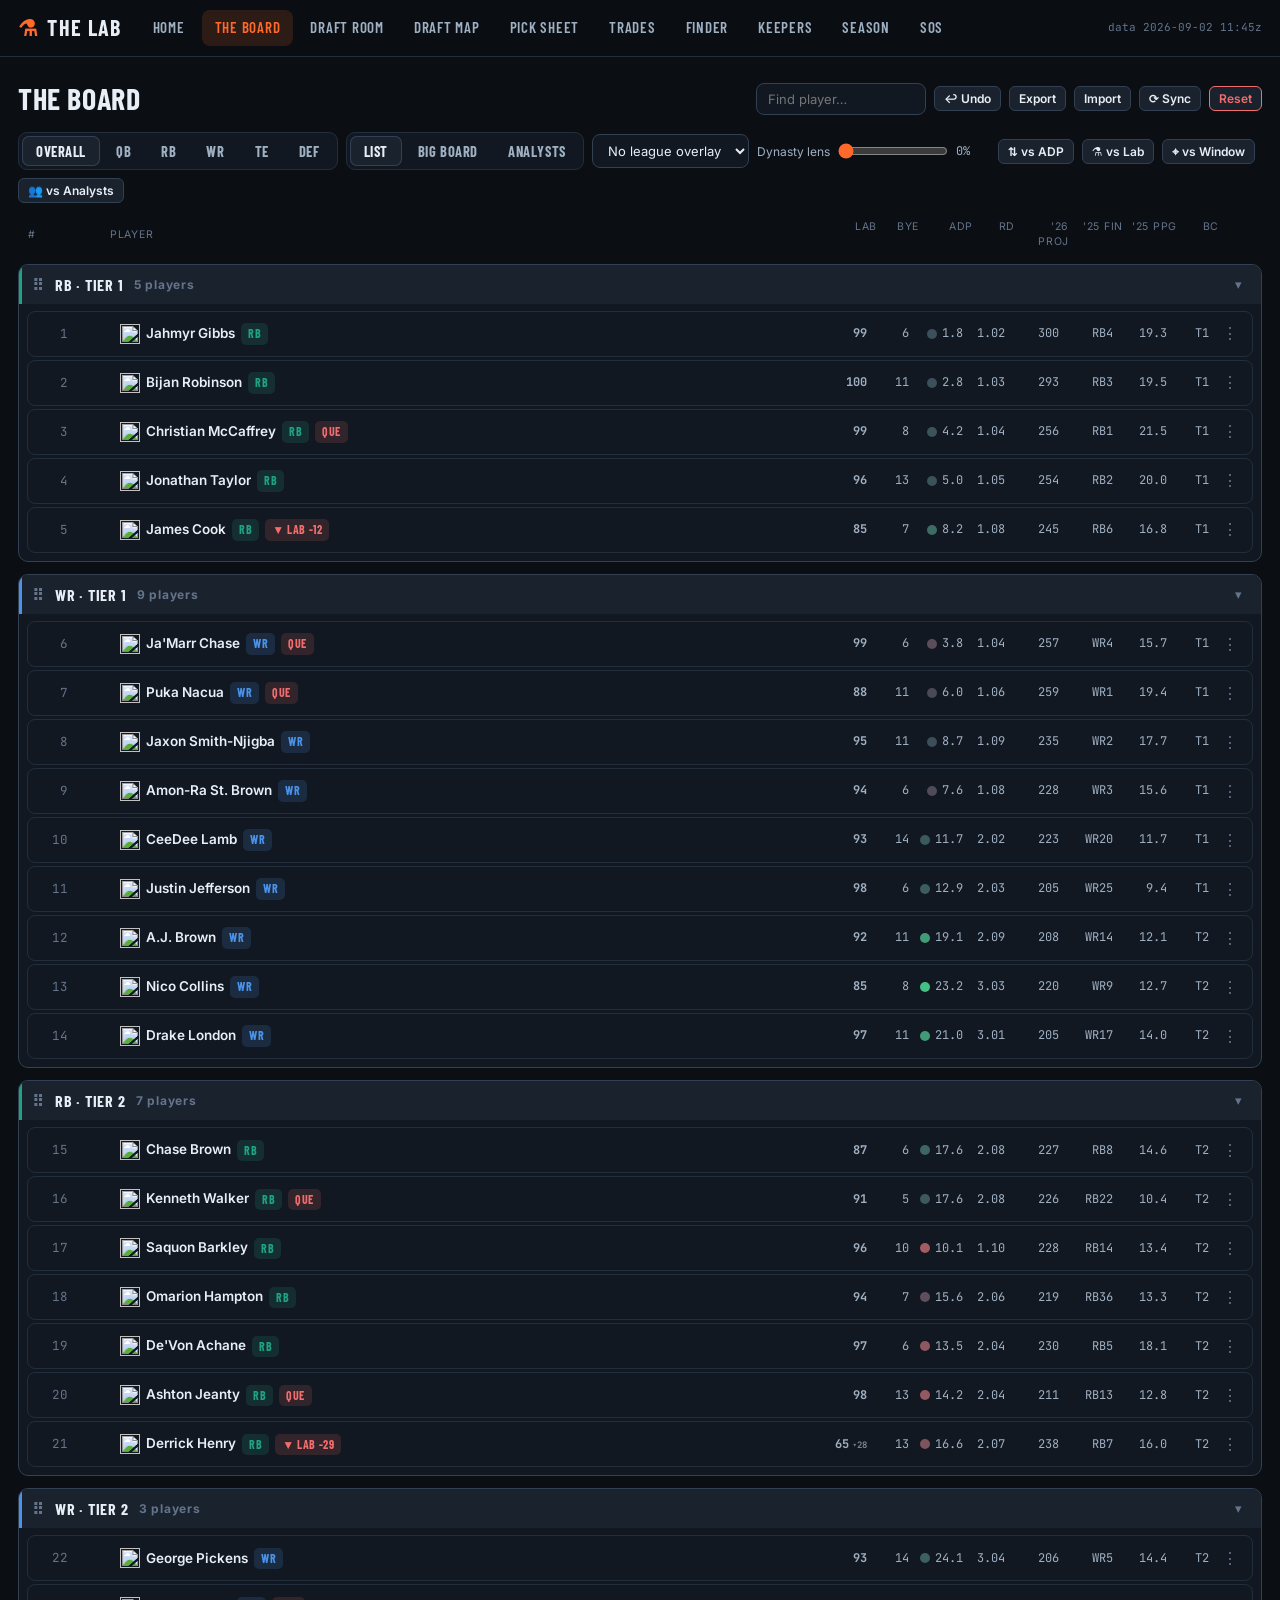
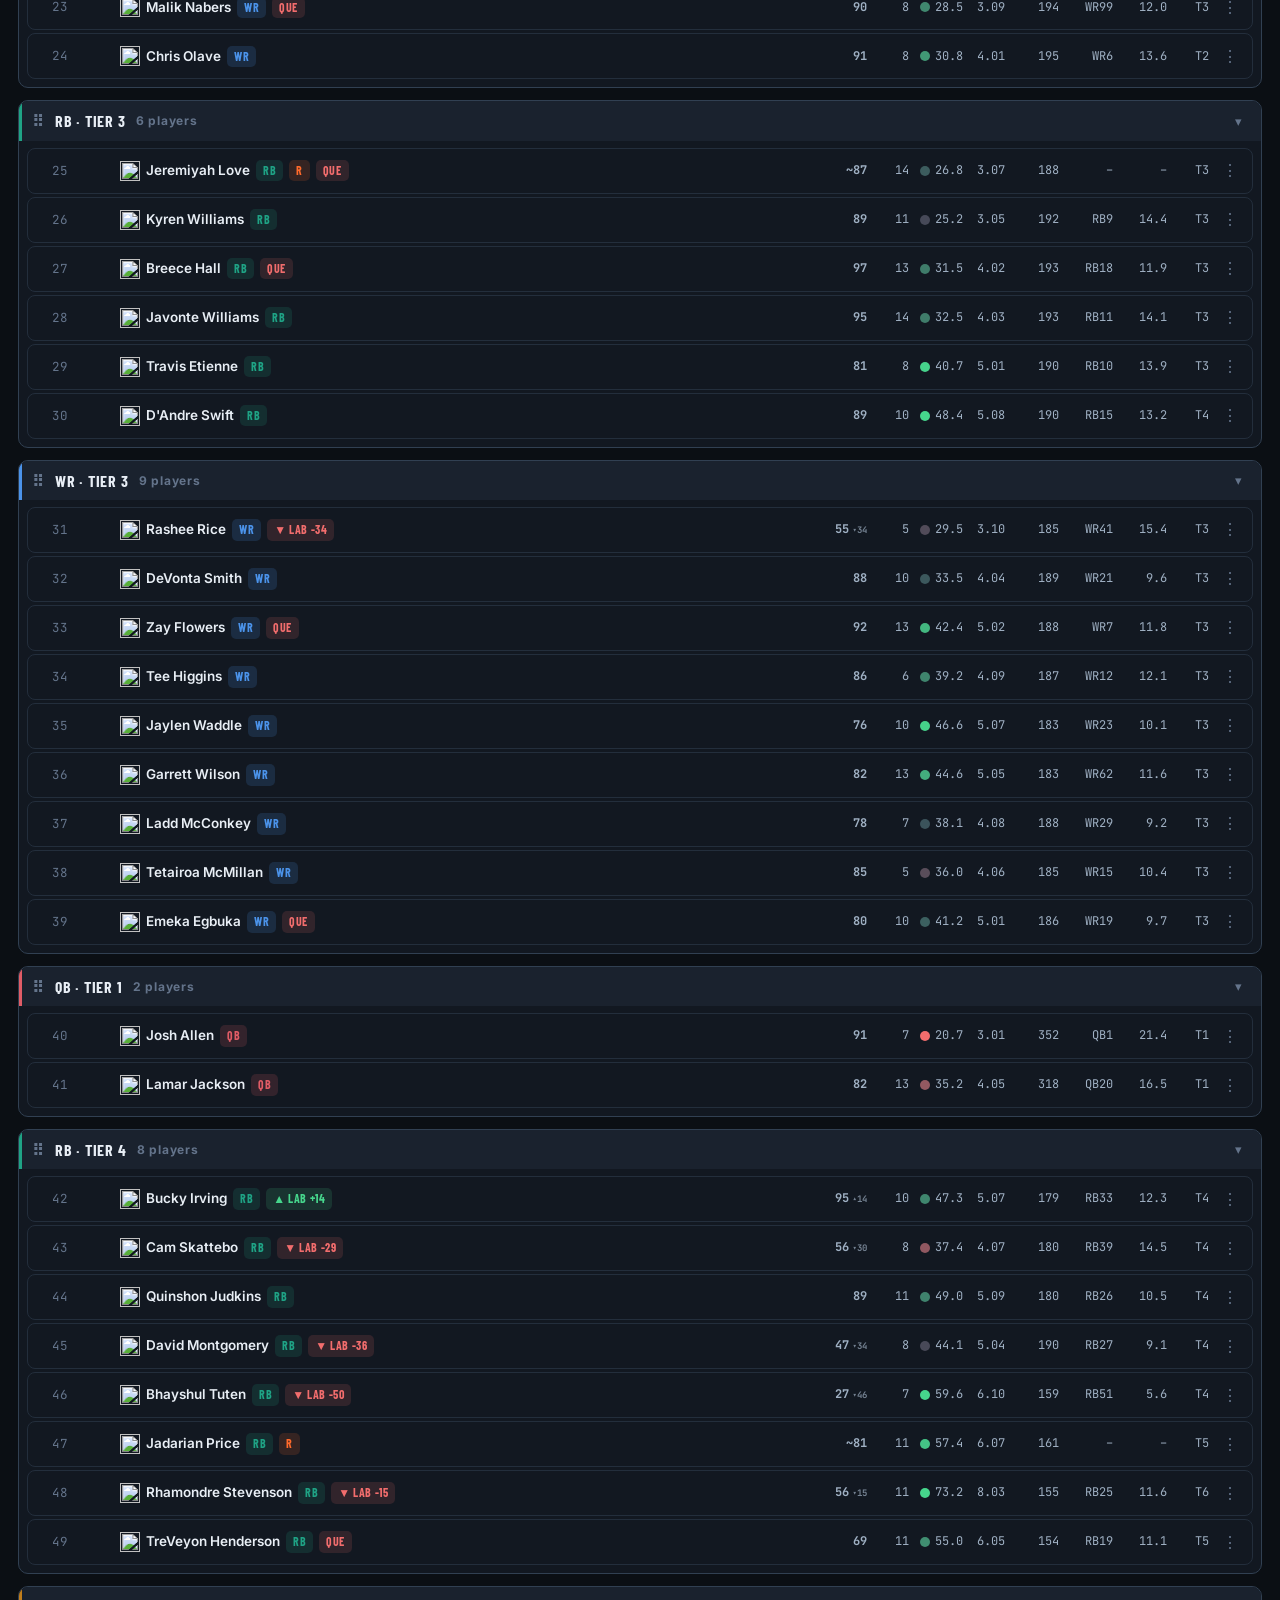
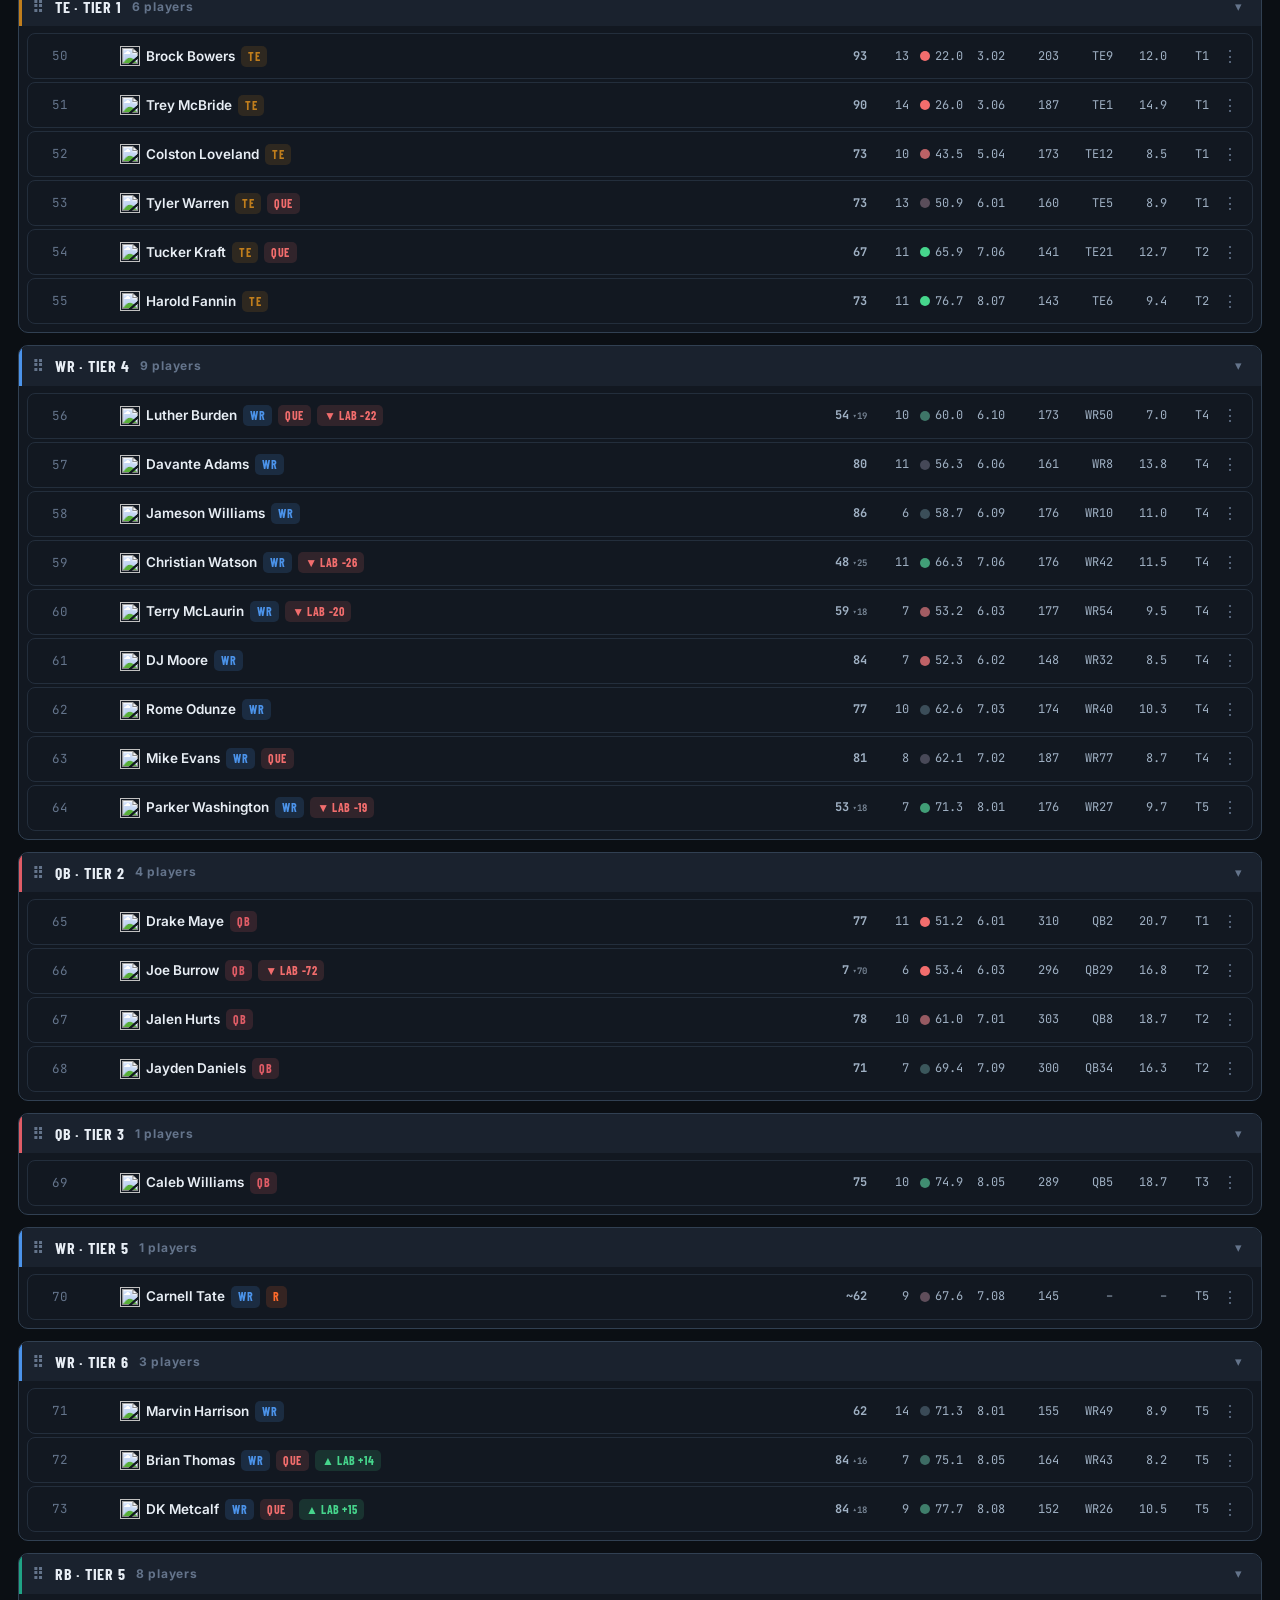
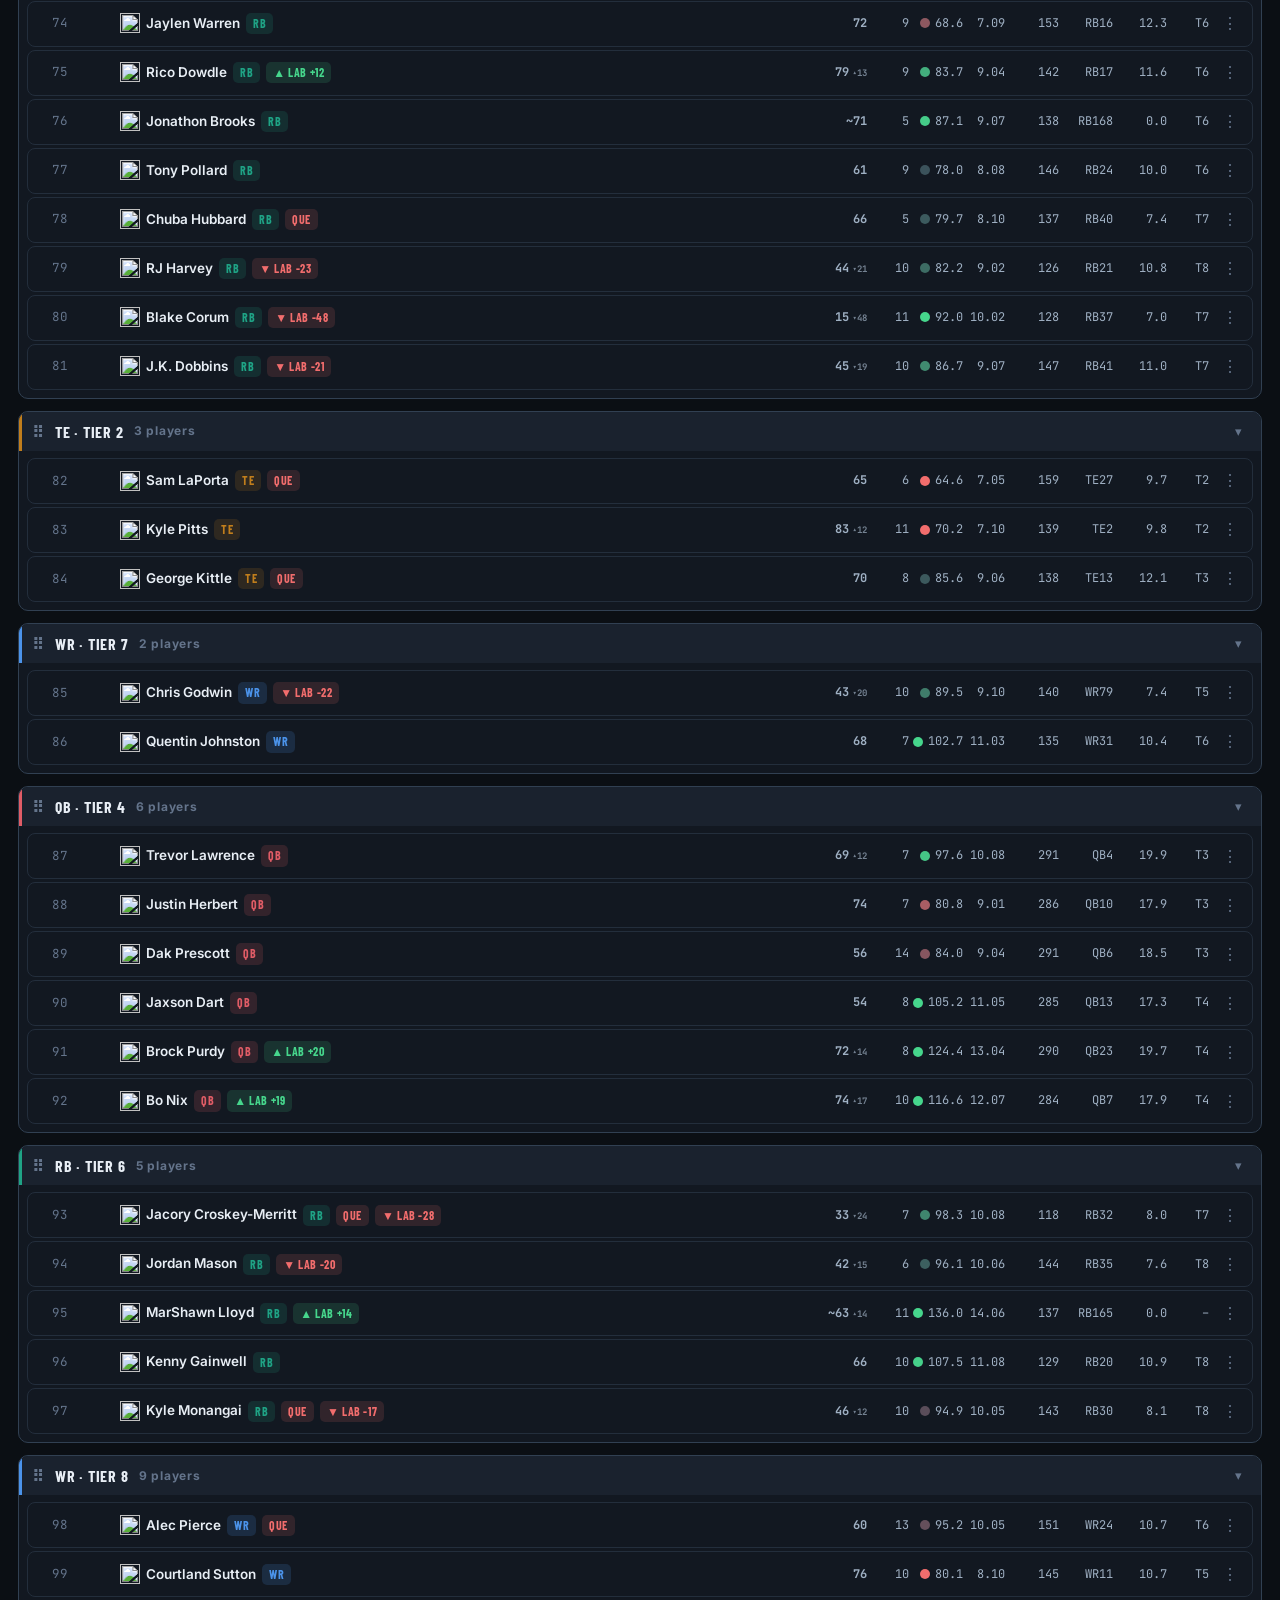
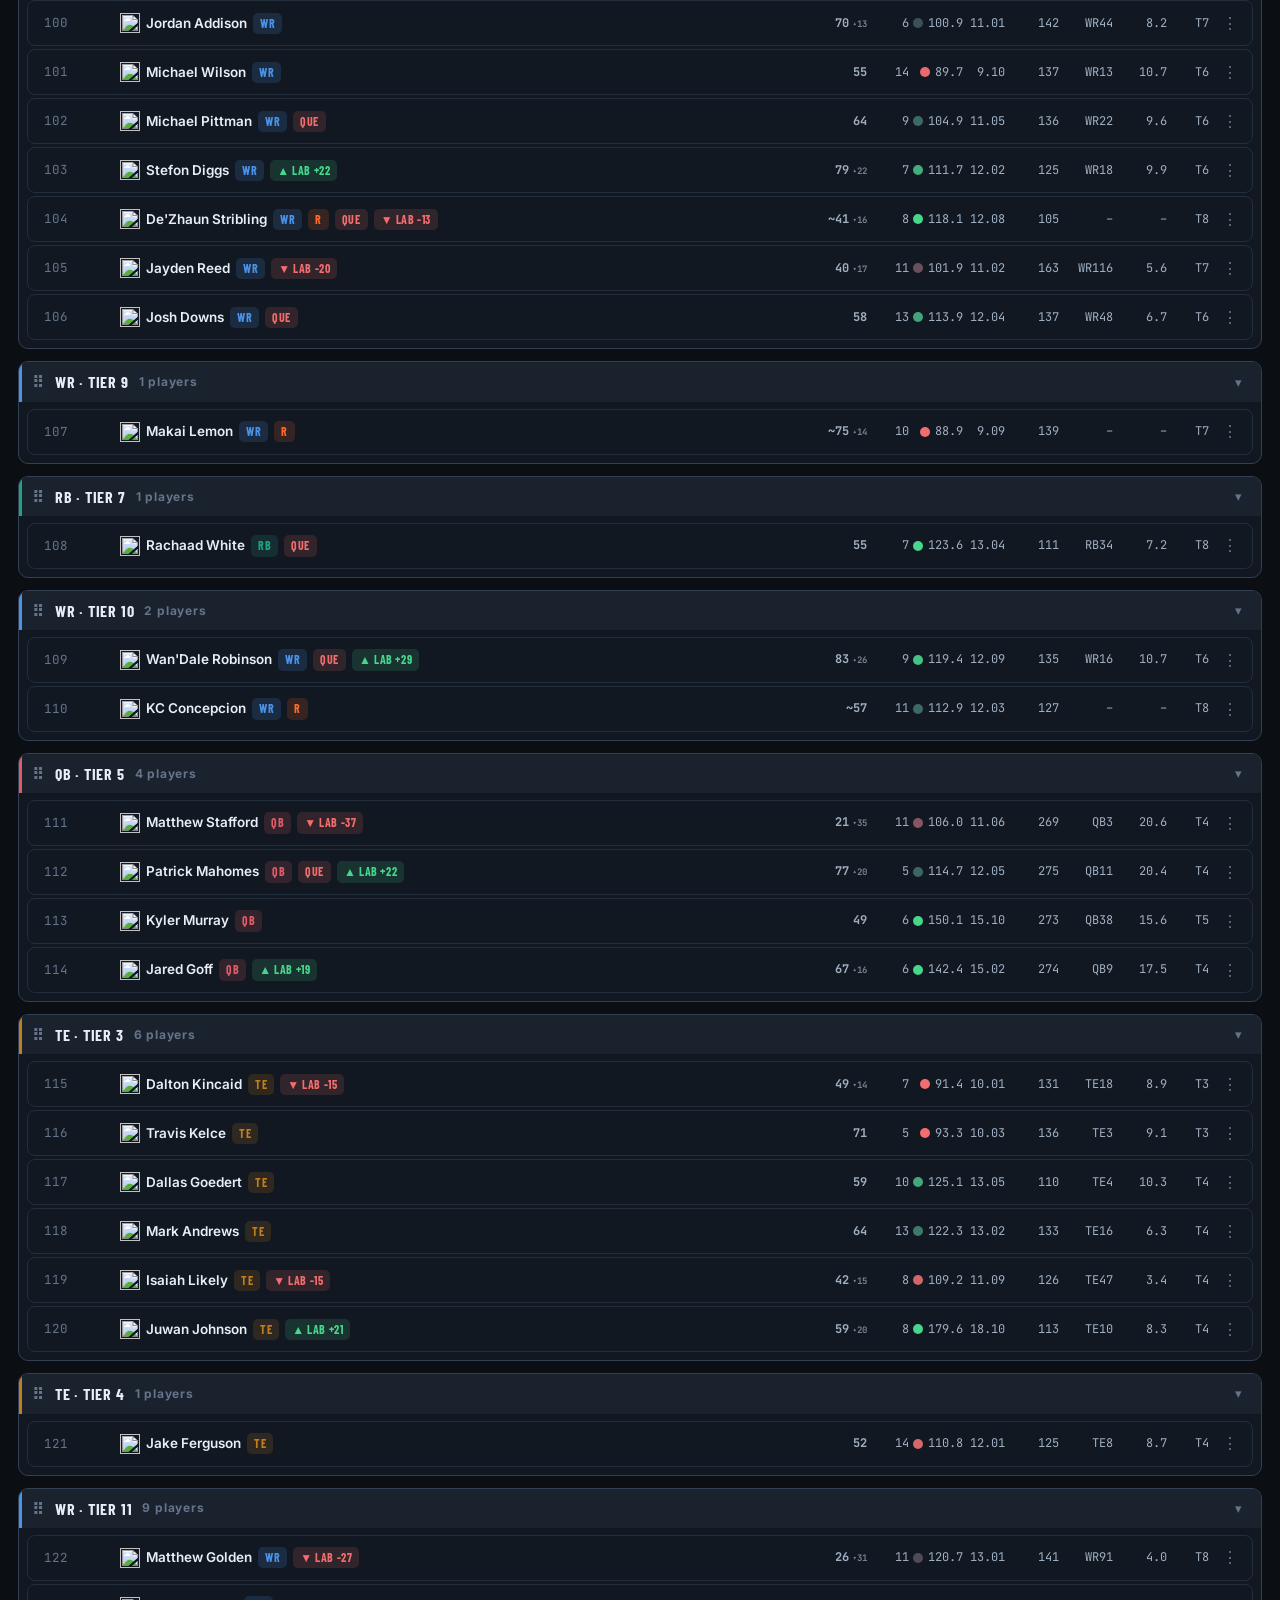
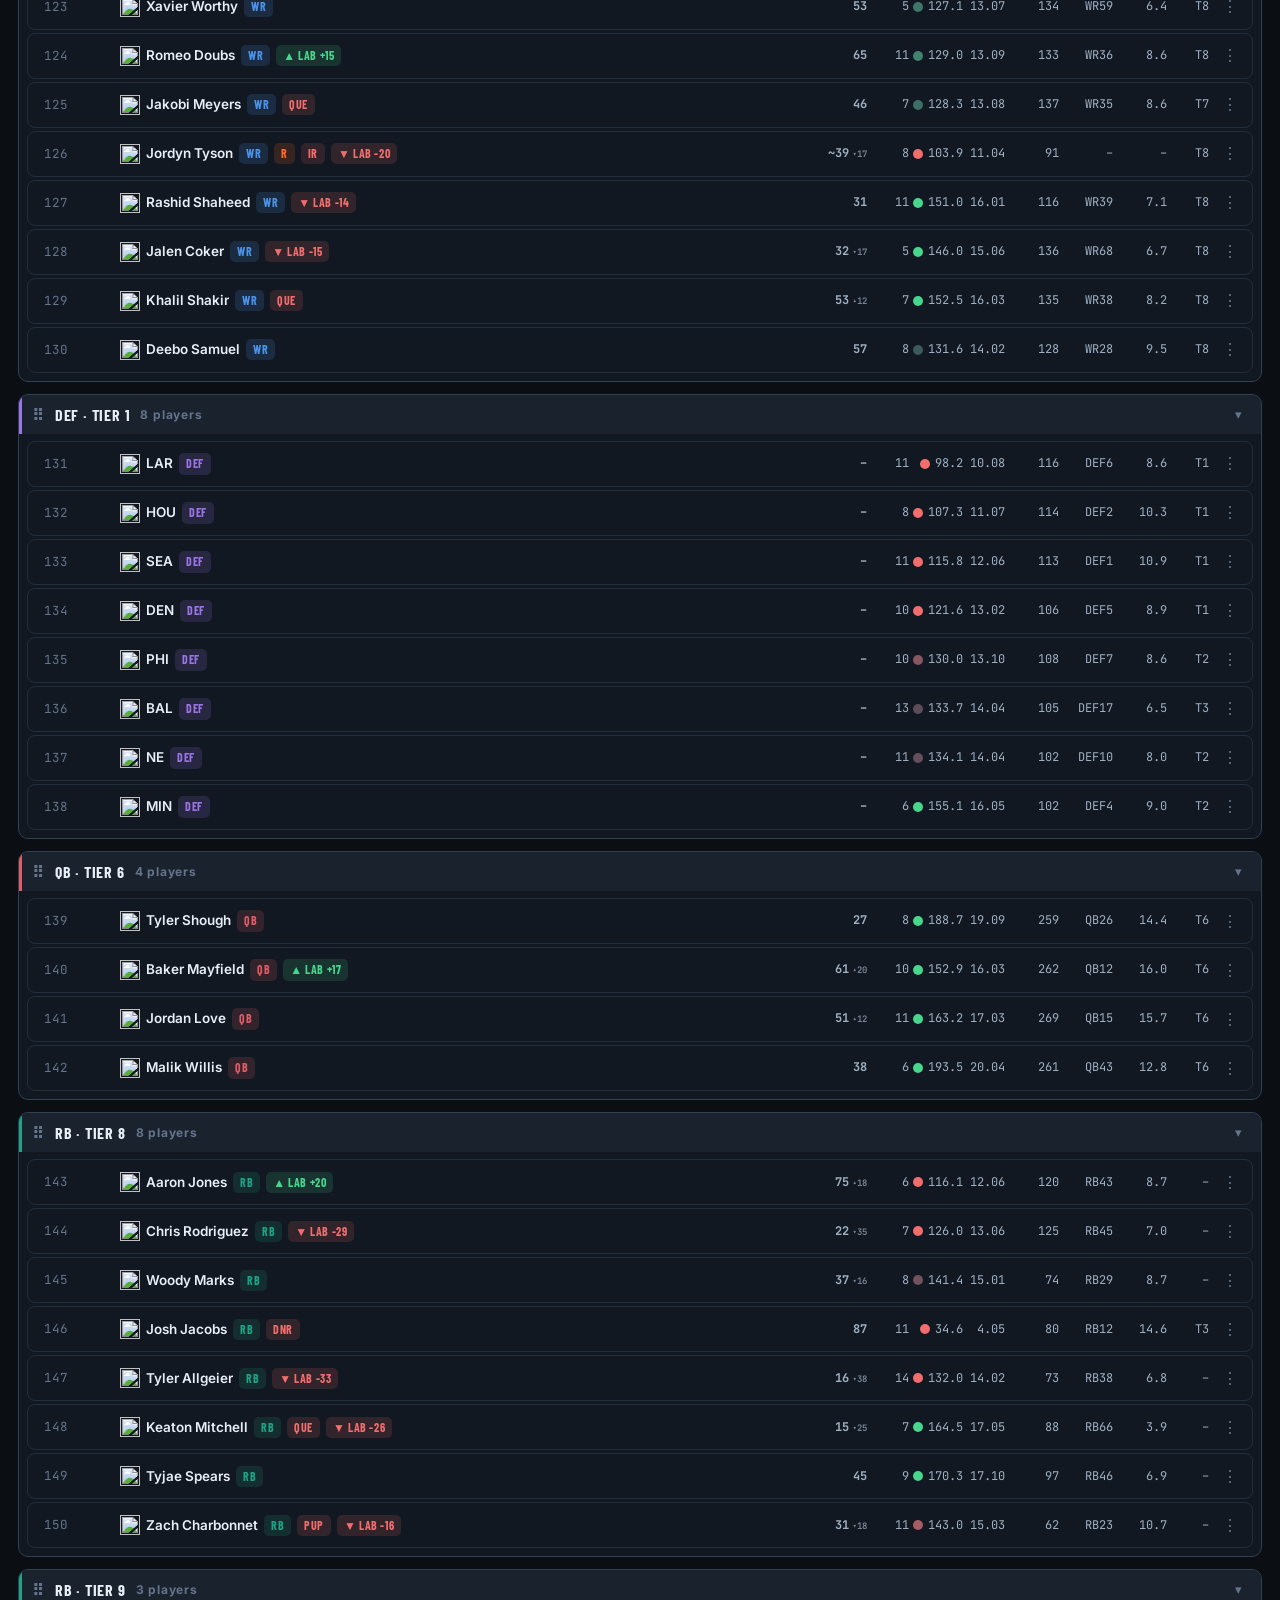
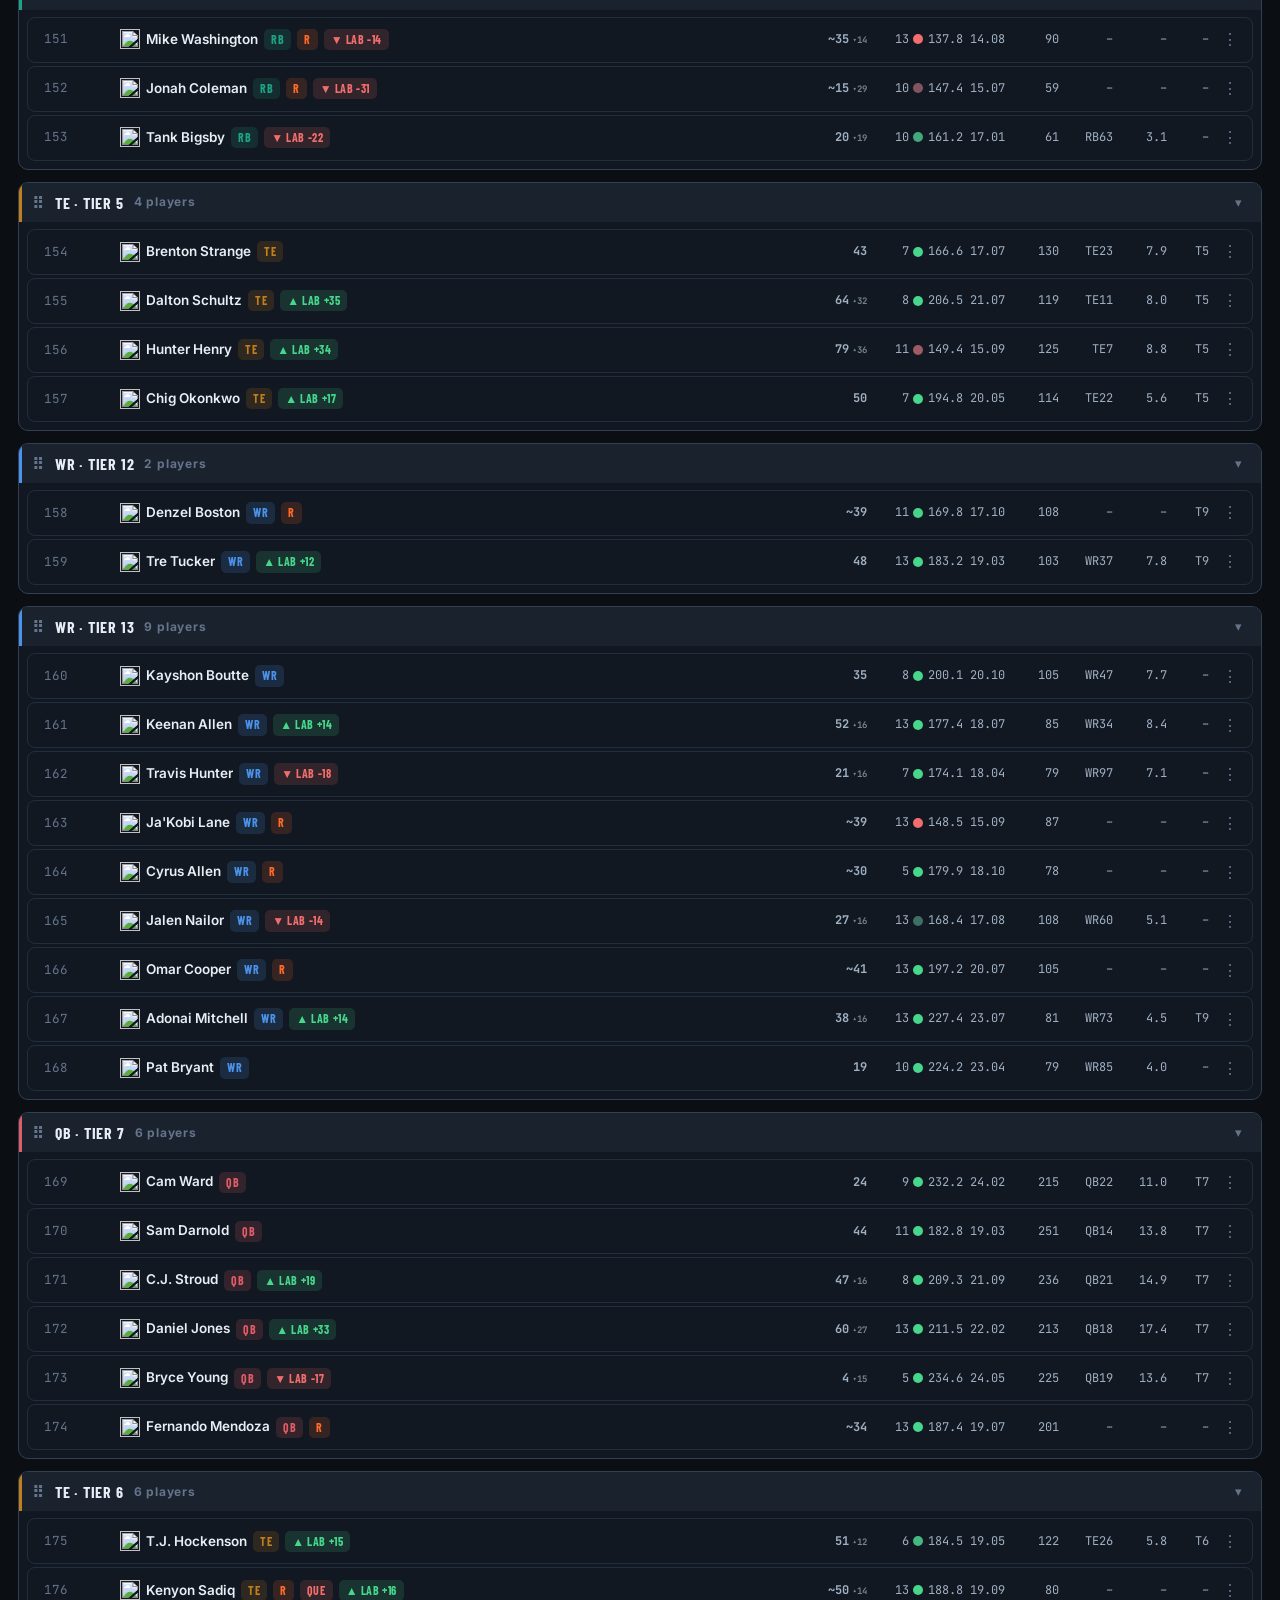
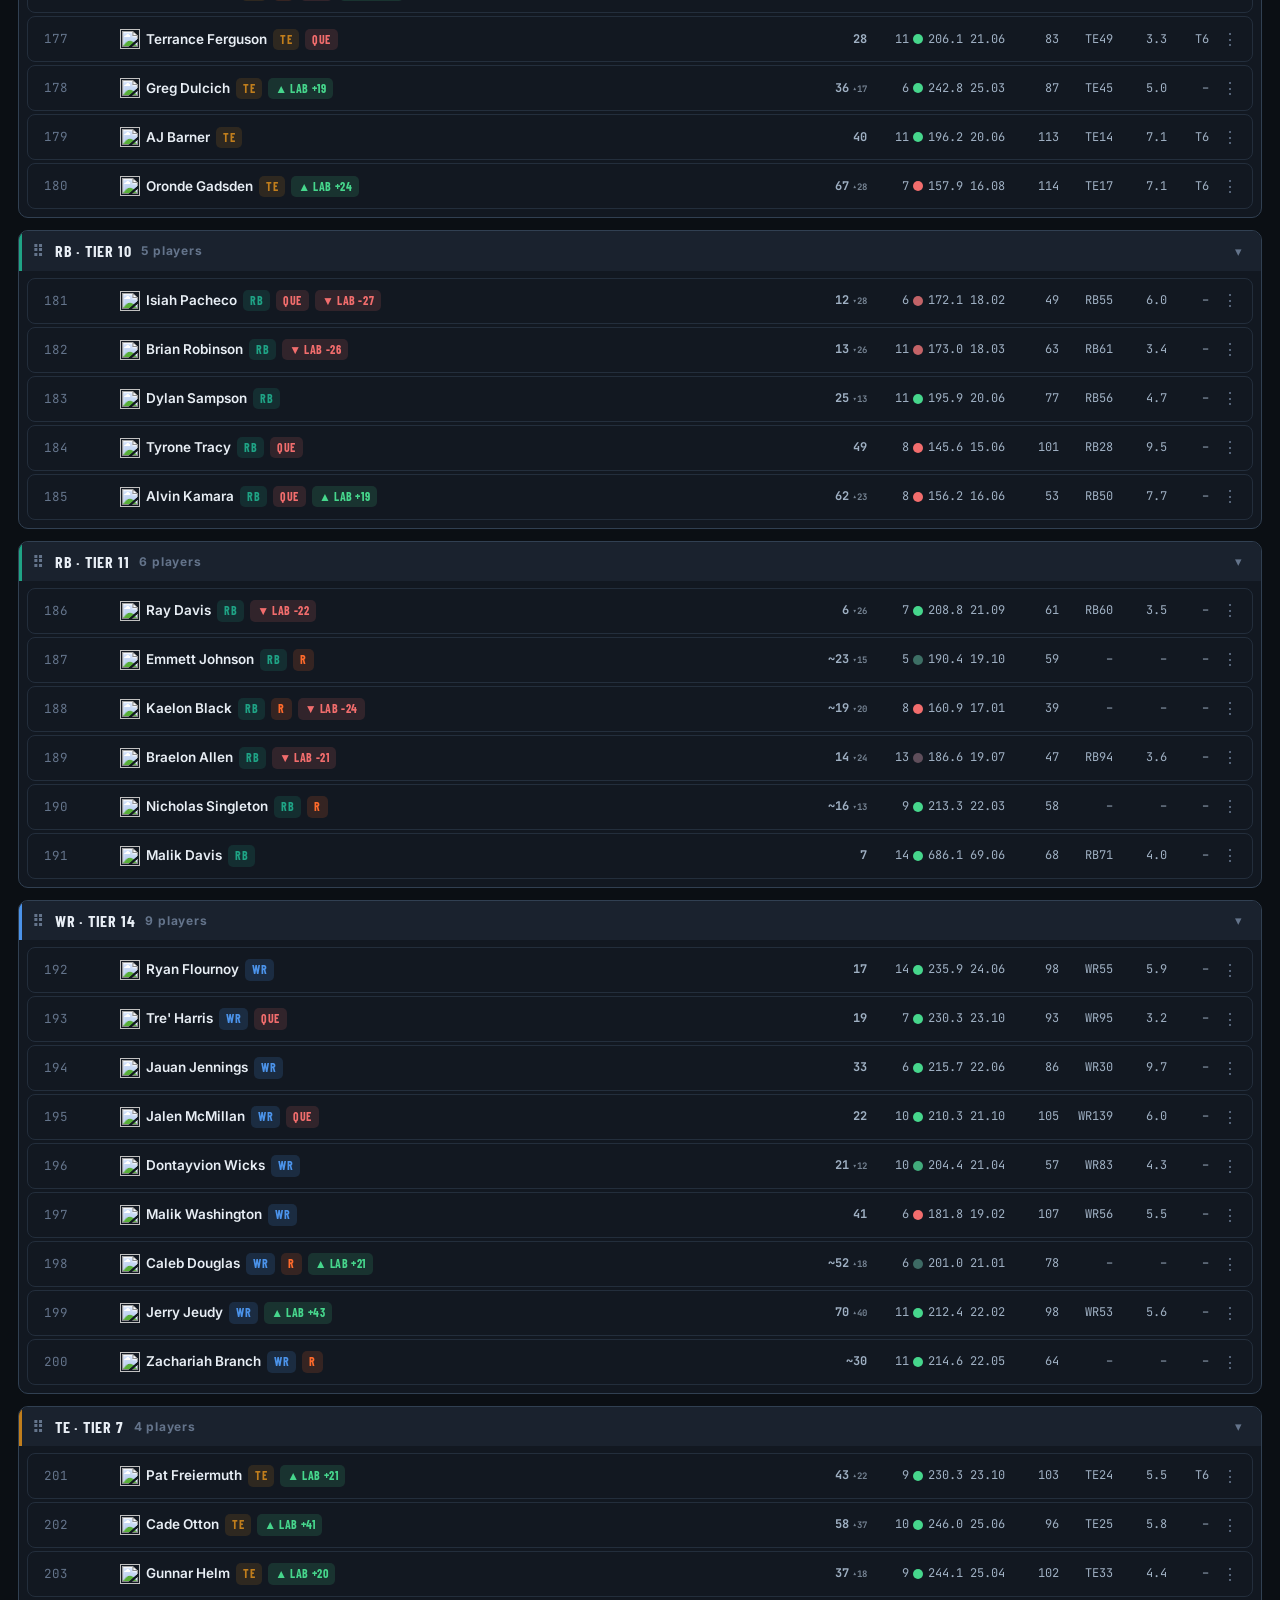
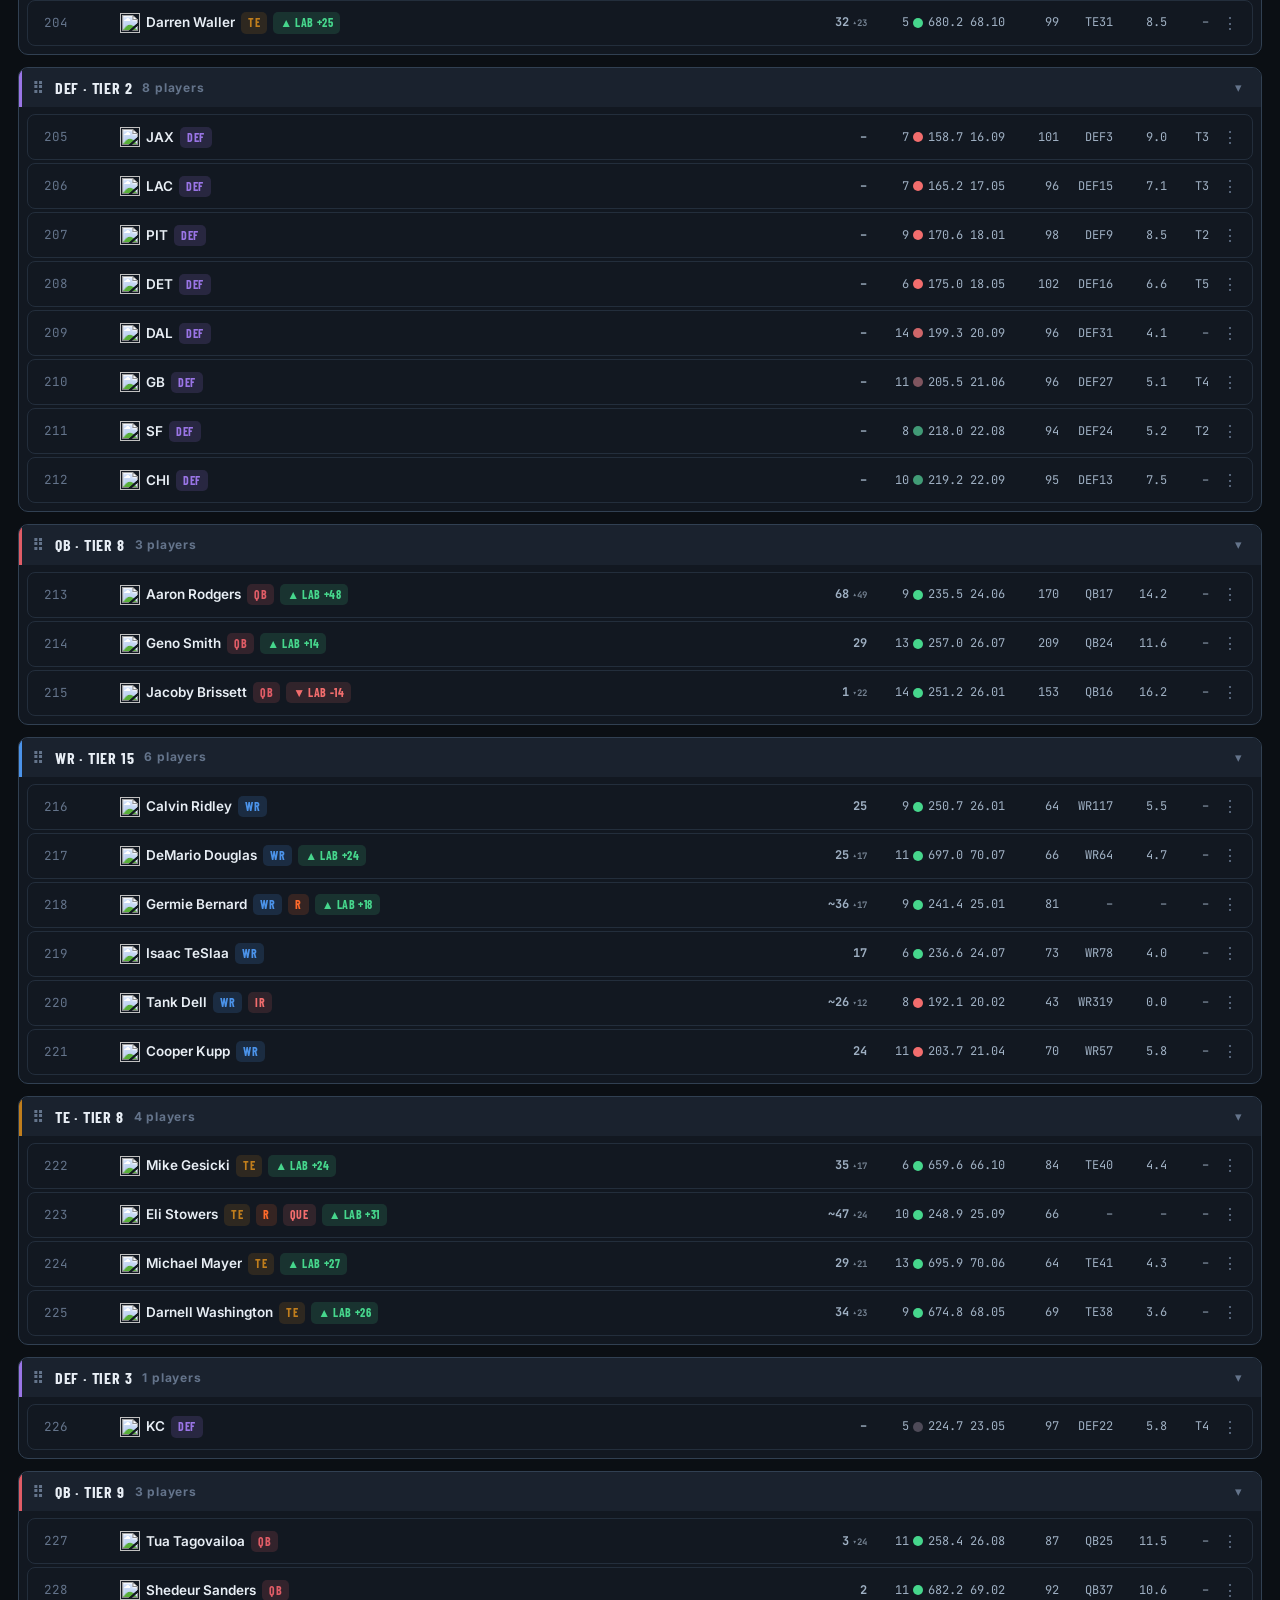
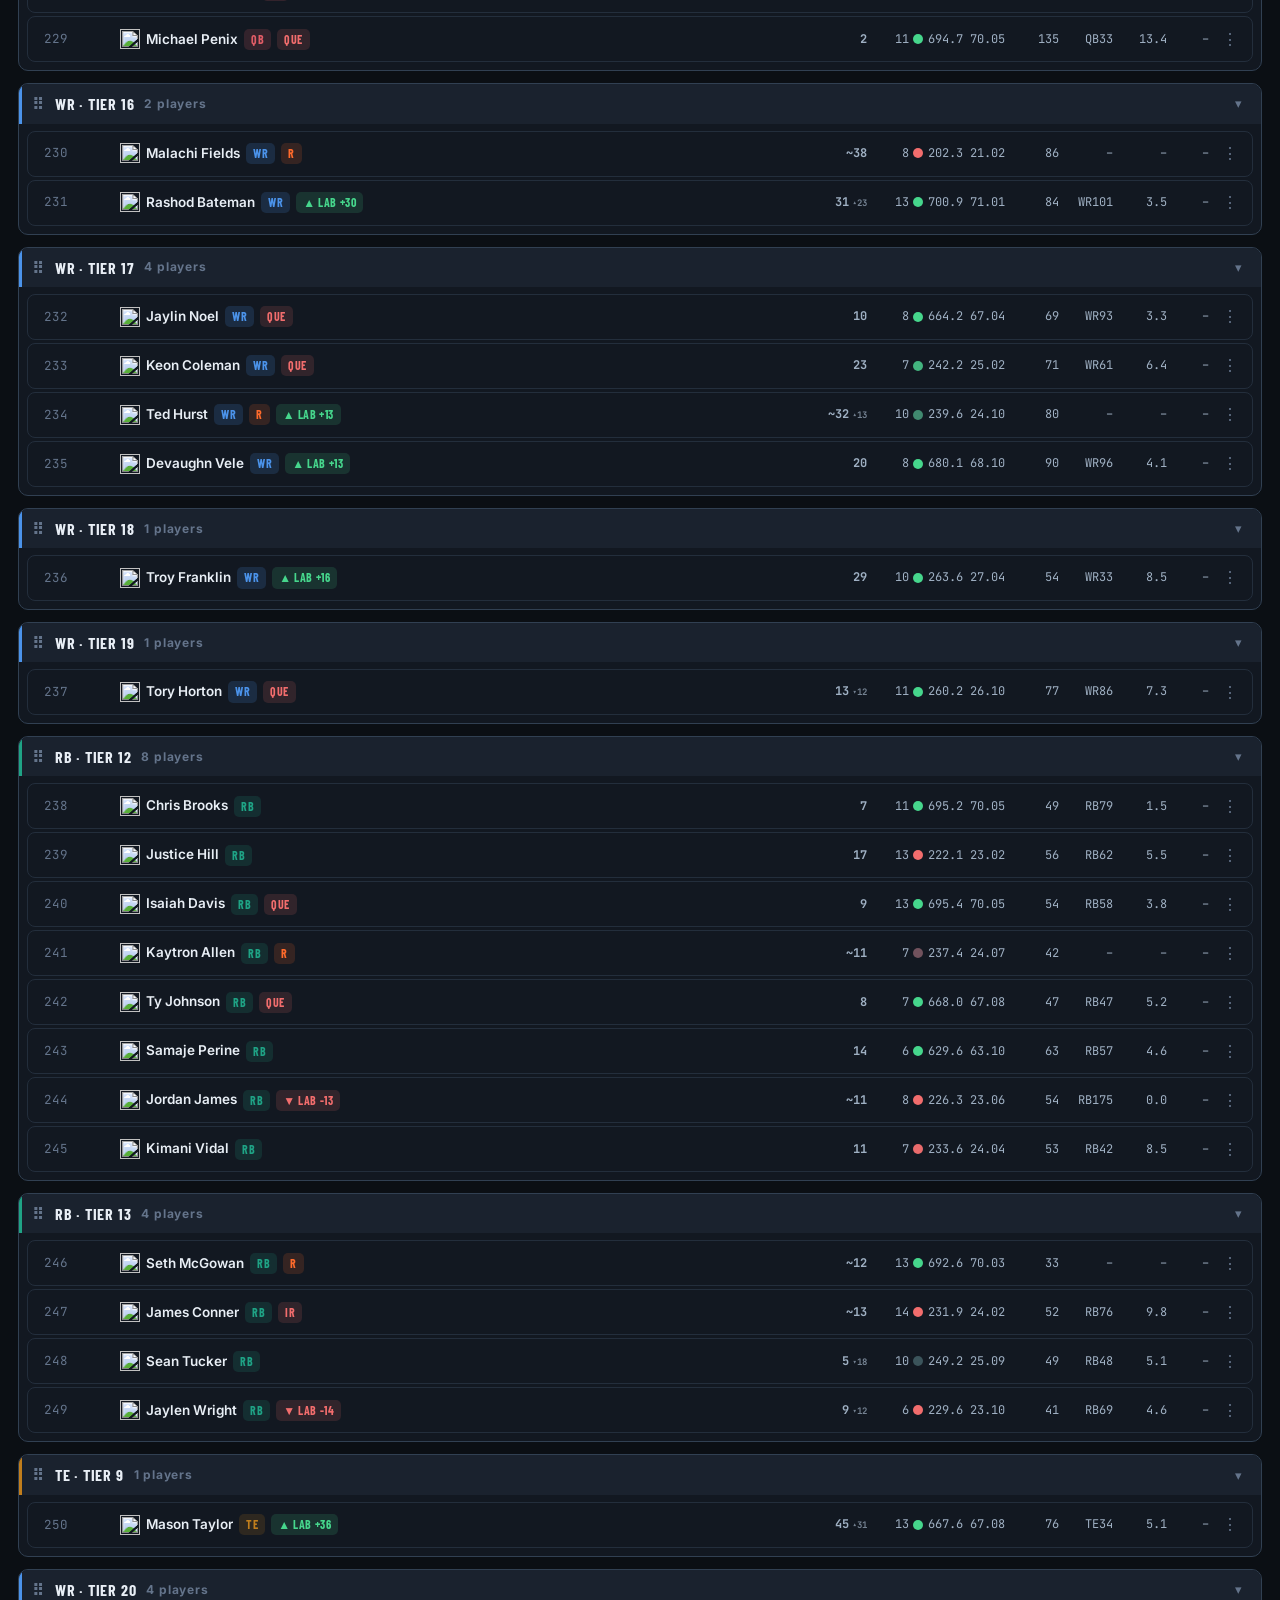
==== commit b55d7879: "Remove Vegas rankings from the site Season-long prop lines failed as a ranking source: books freeze " ====
--- a/docs/board.html
+++ b/docs/board.html
@@ -6,8 +6,8 @@
 <title>The Board — The Lab</title>
 <link rel="preconnect" href="https://fonts.googleapis.com">
 <link href="https://fonts.googleapis.com/css2?family=Barlow+Condensed:wght@600;700&family=Inter:wght@400;600;700&family=JetBrains+Mono:wght@400;600&display=swap" rel="stylesheet">
-<link rel="stylesheet" href="css/lab.css?v=86">
-<link rel="icon" type="image/svg+xml" href="favicon.svg?v=86">
+<link rel="stylesheet" href="css/lab.css?v=90">
+<link rel="icon" type="image/svg+xml" href="favicon.svg?v=90">
 </head>
 <body>
 <div class="page">
@@ -49,8 +49,8 @@
 
   <div id="boardRoot"></div>
 </div>
-<script src="vendor/sortable.min.js?v=86"></script>
-<script src="js/core.js?v=86"></script>
-<script src="js/board.js?v=86"></script>
+<script src="vendor/sortable.min.js?v=90"></script>
+<script src="js/core.js?v=90"></script>
+<script src="js/board.js?v=90"></script>
 </body>
 </html>
--- a/docs/css/lab.css
+++ b/docs/css/lab.css
@@ -68,6 +68,10 @@
 .nav .build-stamp { color: var(--ink-3); font-size: 11px; font-family: var(--font-mono); }
 
 .page { max-width: 1280px; margin: 0 auto; padding: 20px 18px 80px; }
+/* Pages built to be scanned, not read: the snake board, the pick columns and
+   the scenario comparison all get wider the more room they have, so they take
+   the whole window instead of a reading column. */
+.page.wide { max-width: none; }
 
 /* ---------- primitives ---------- */
 .card {
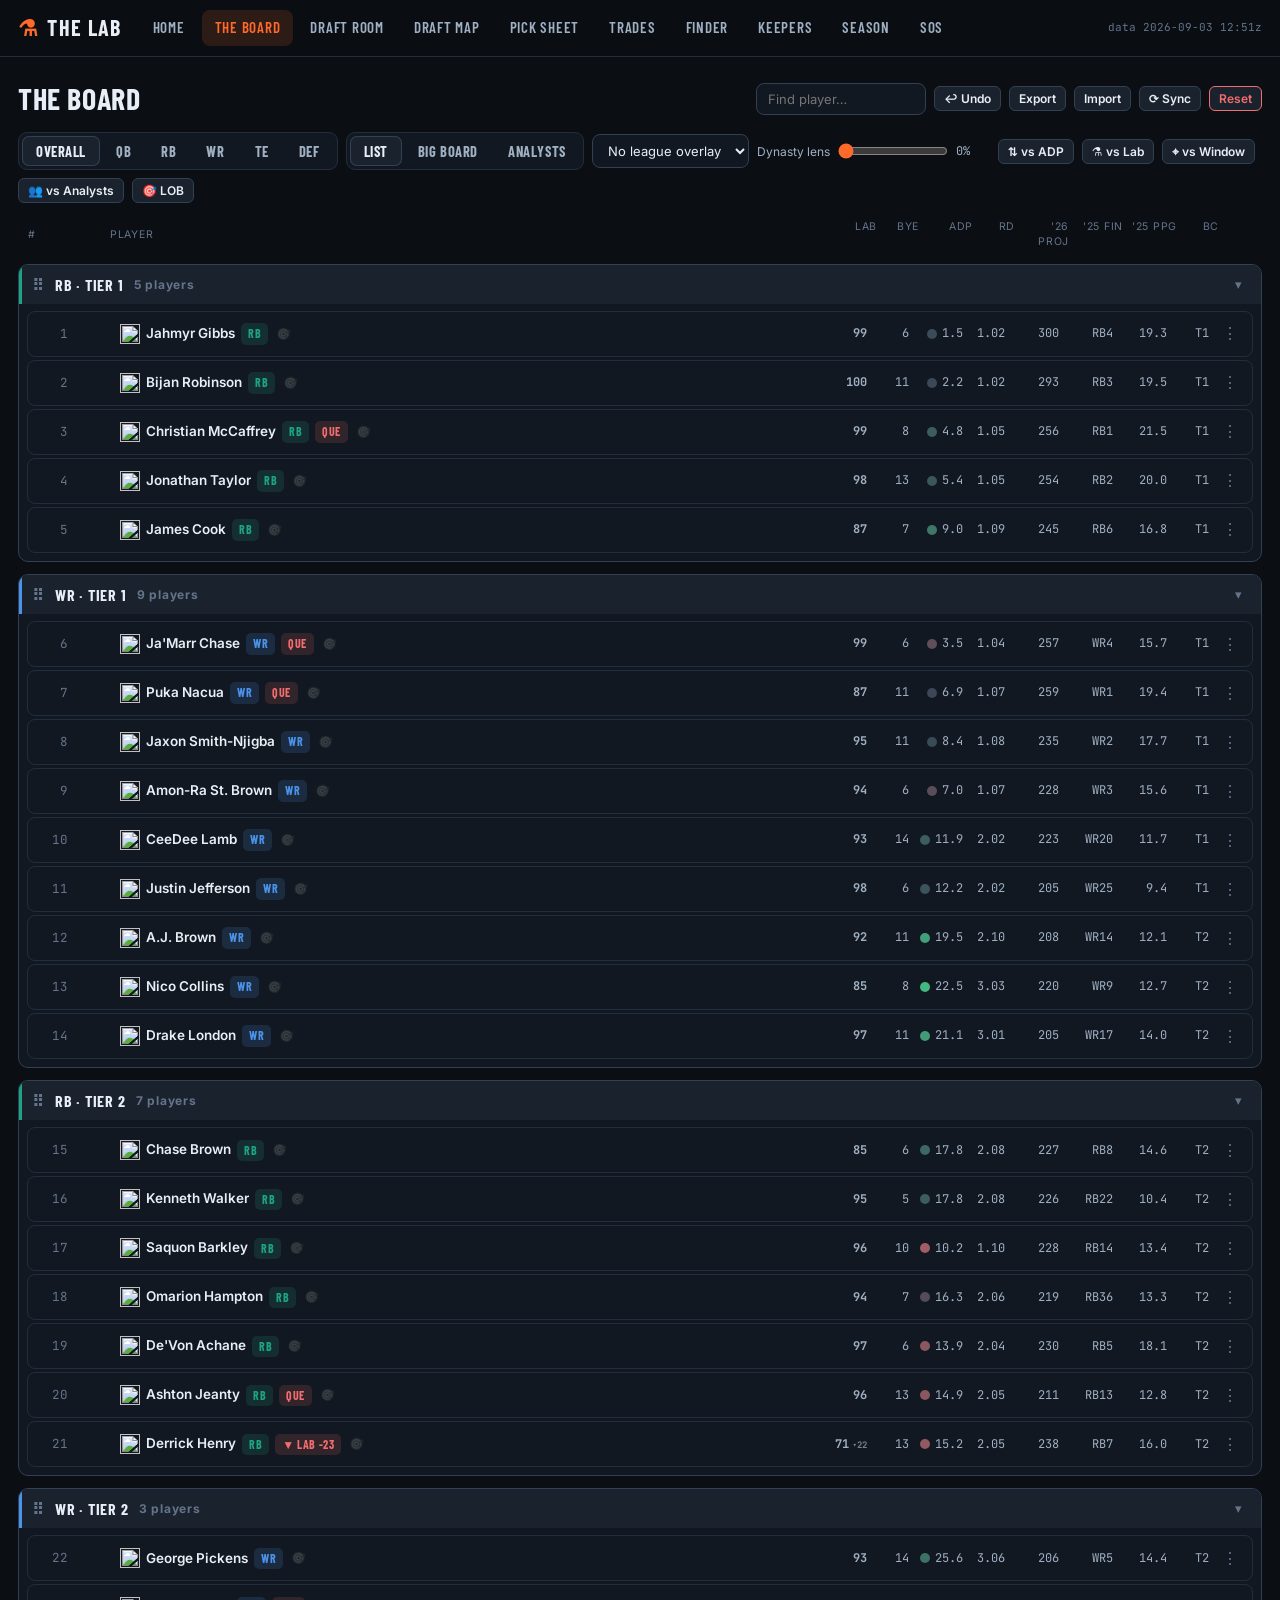
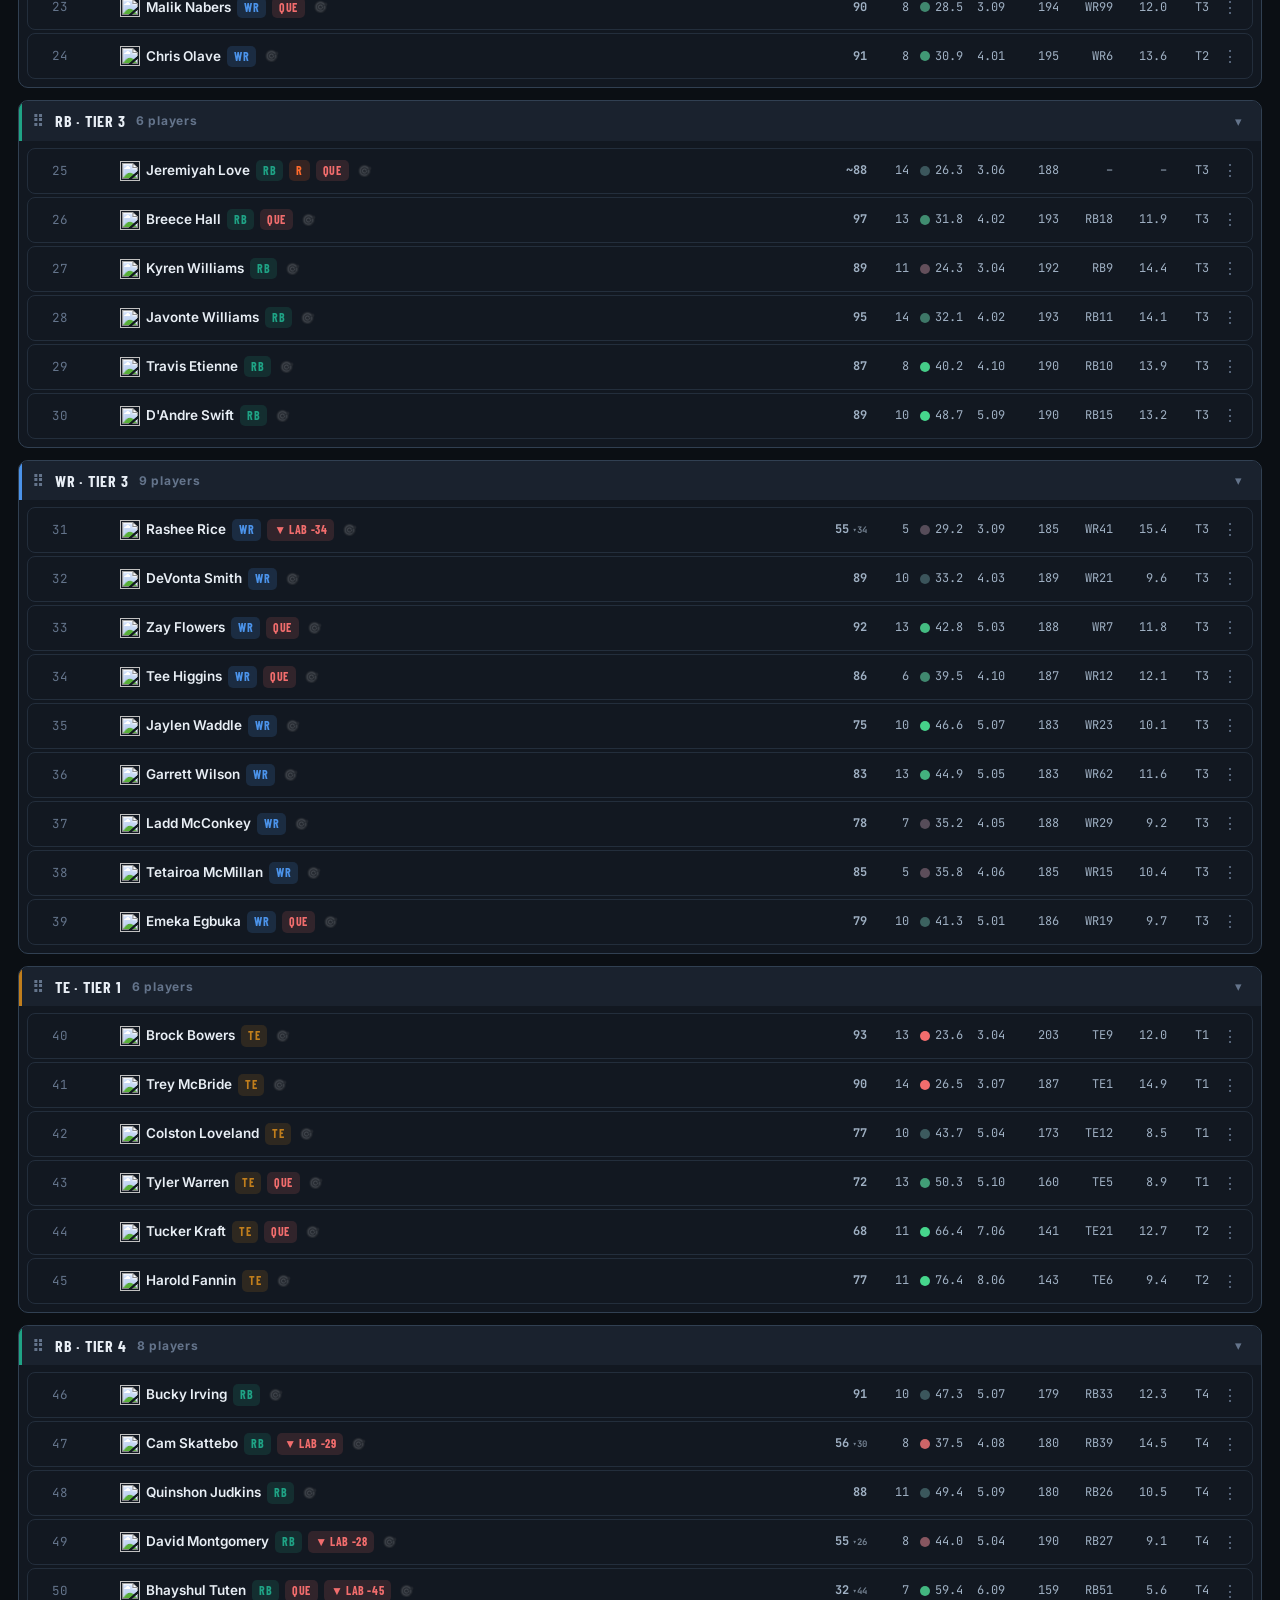
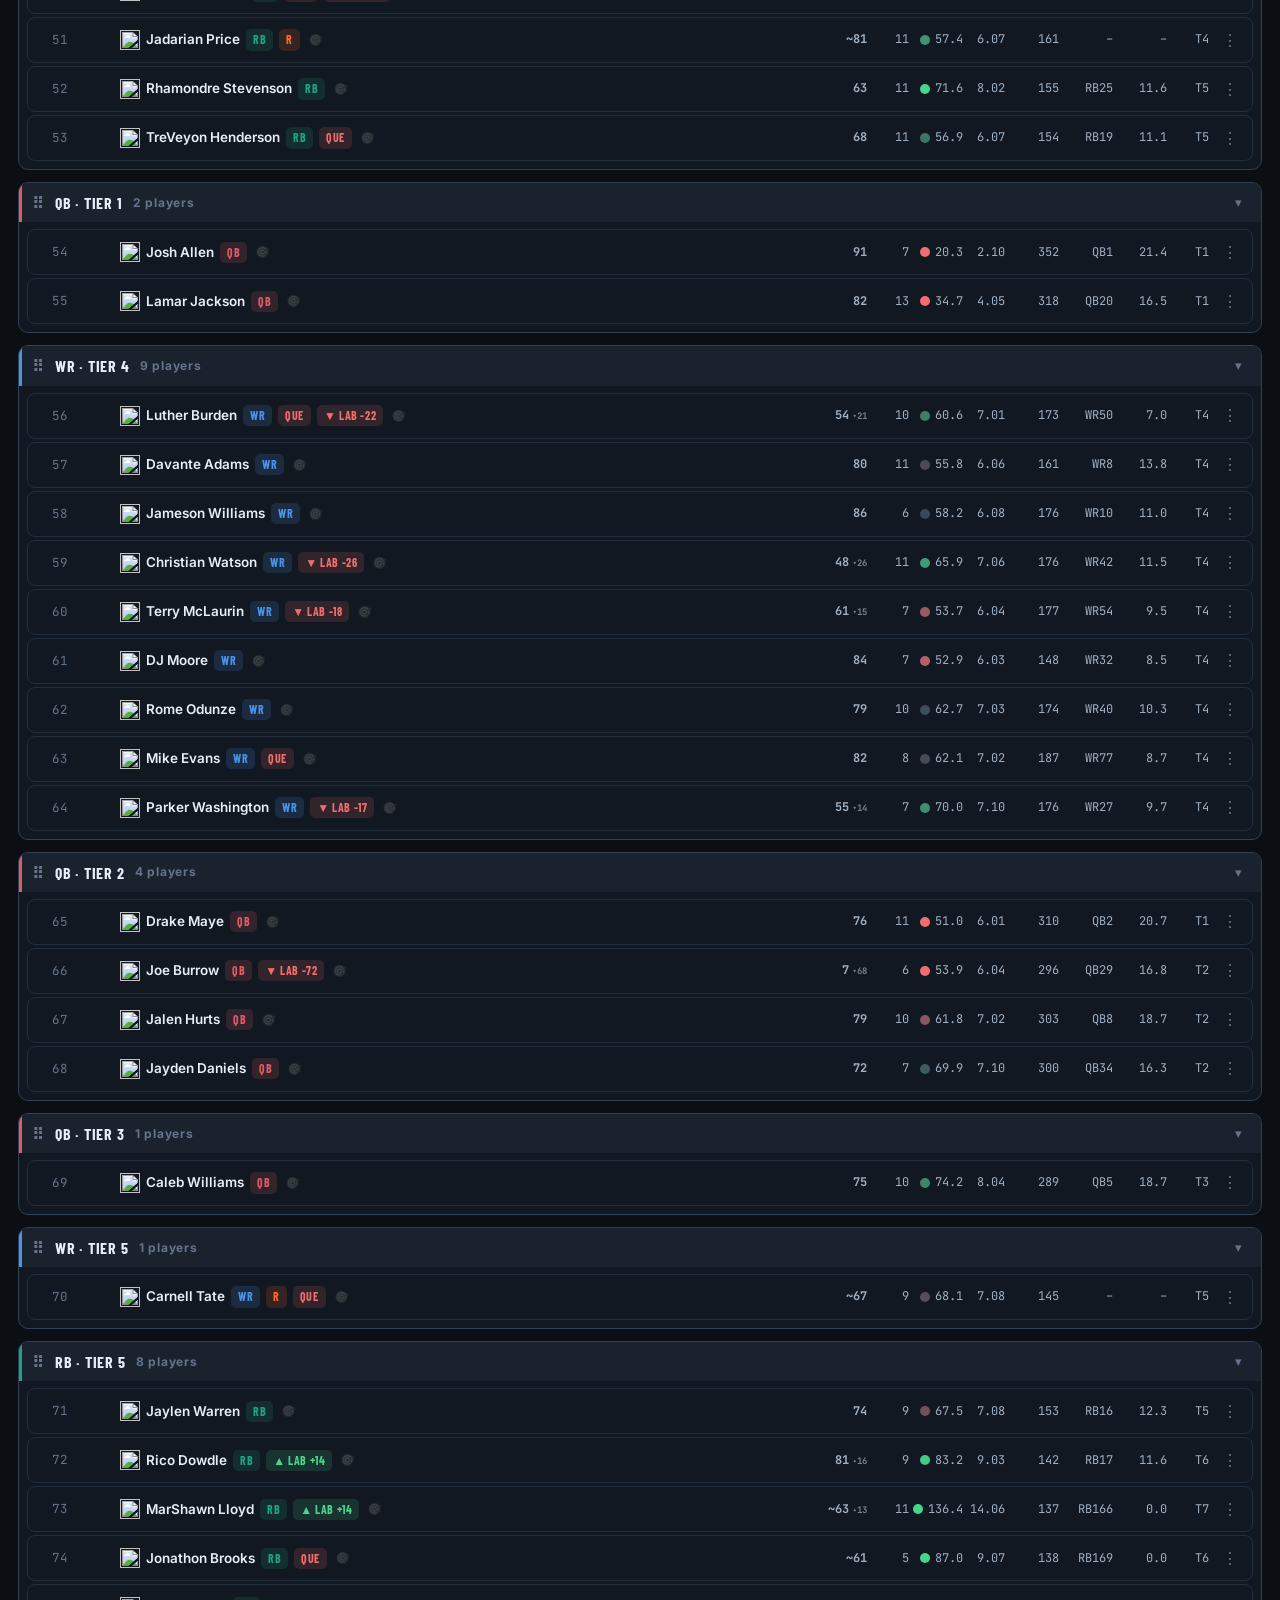
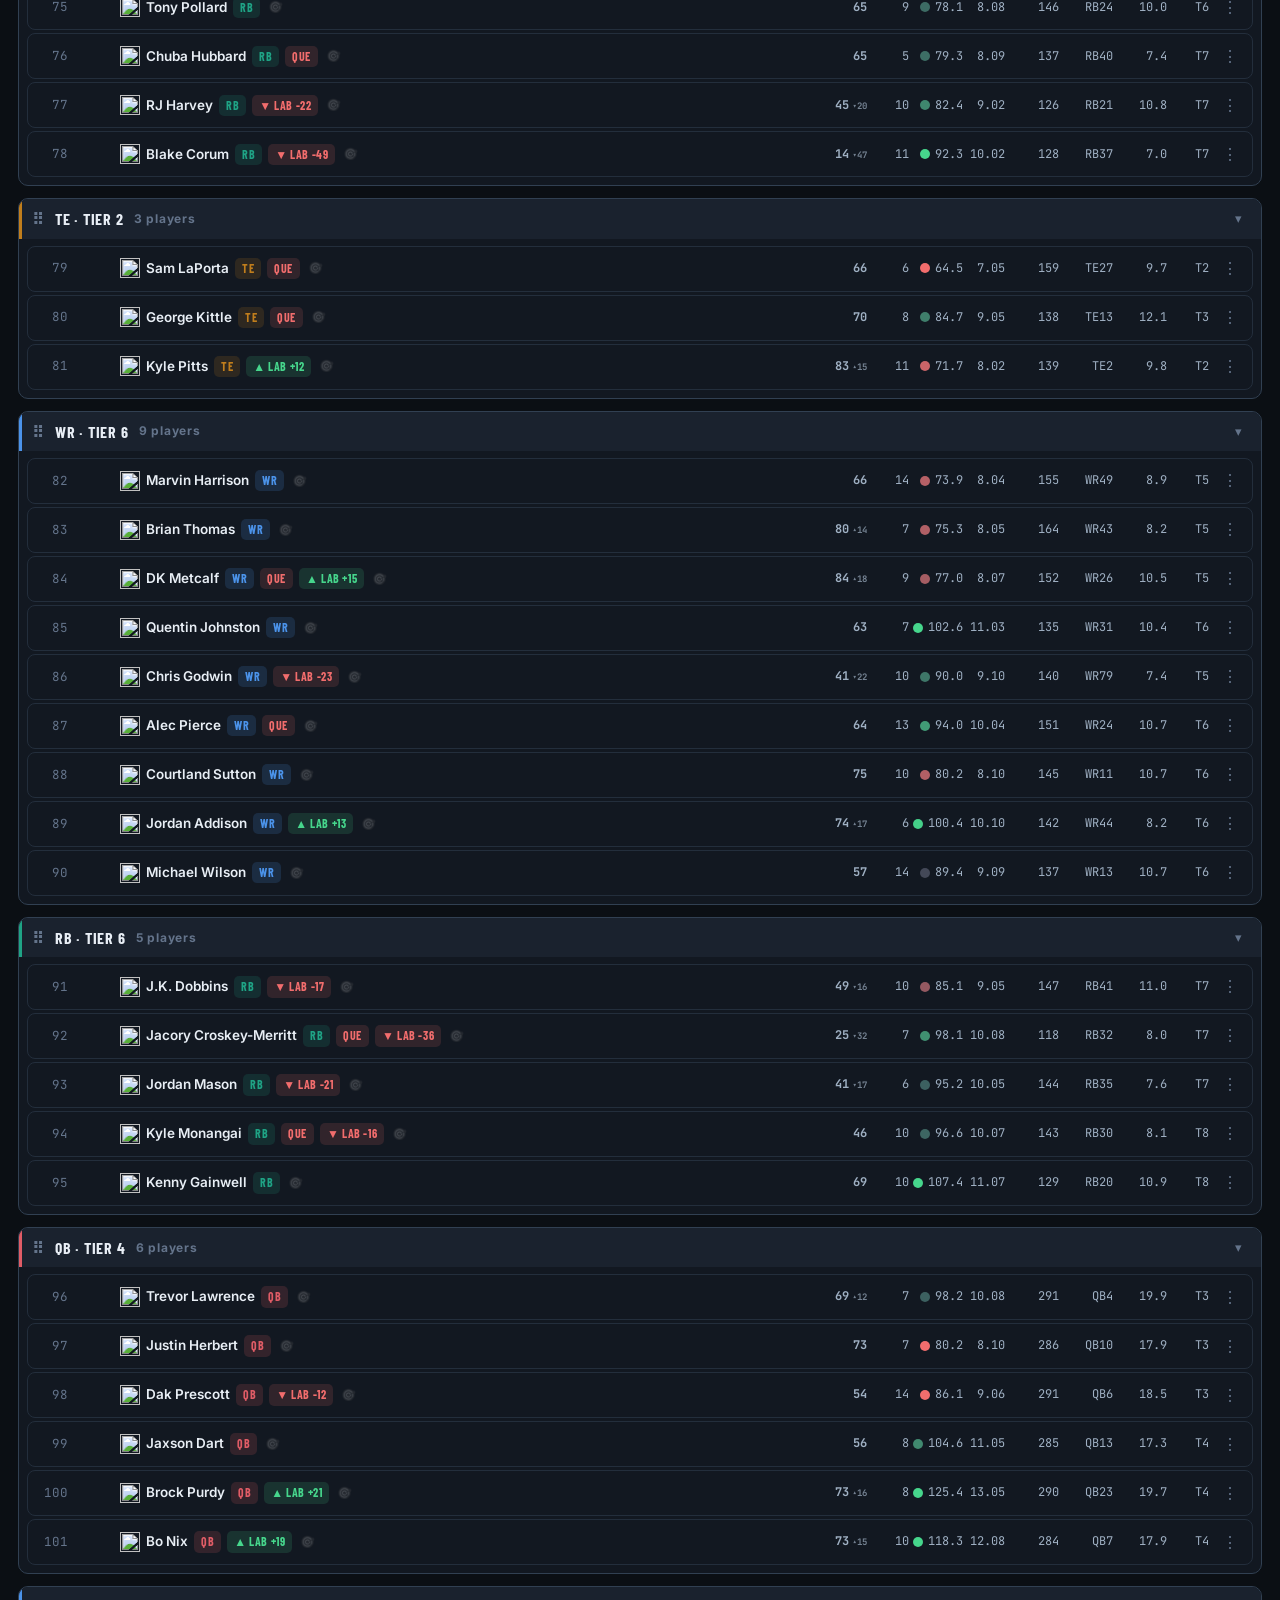
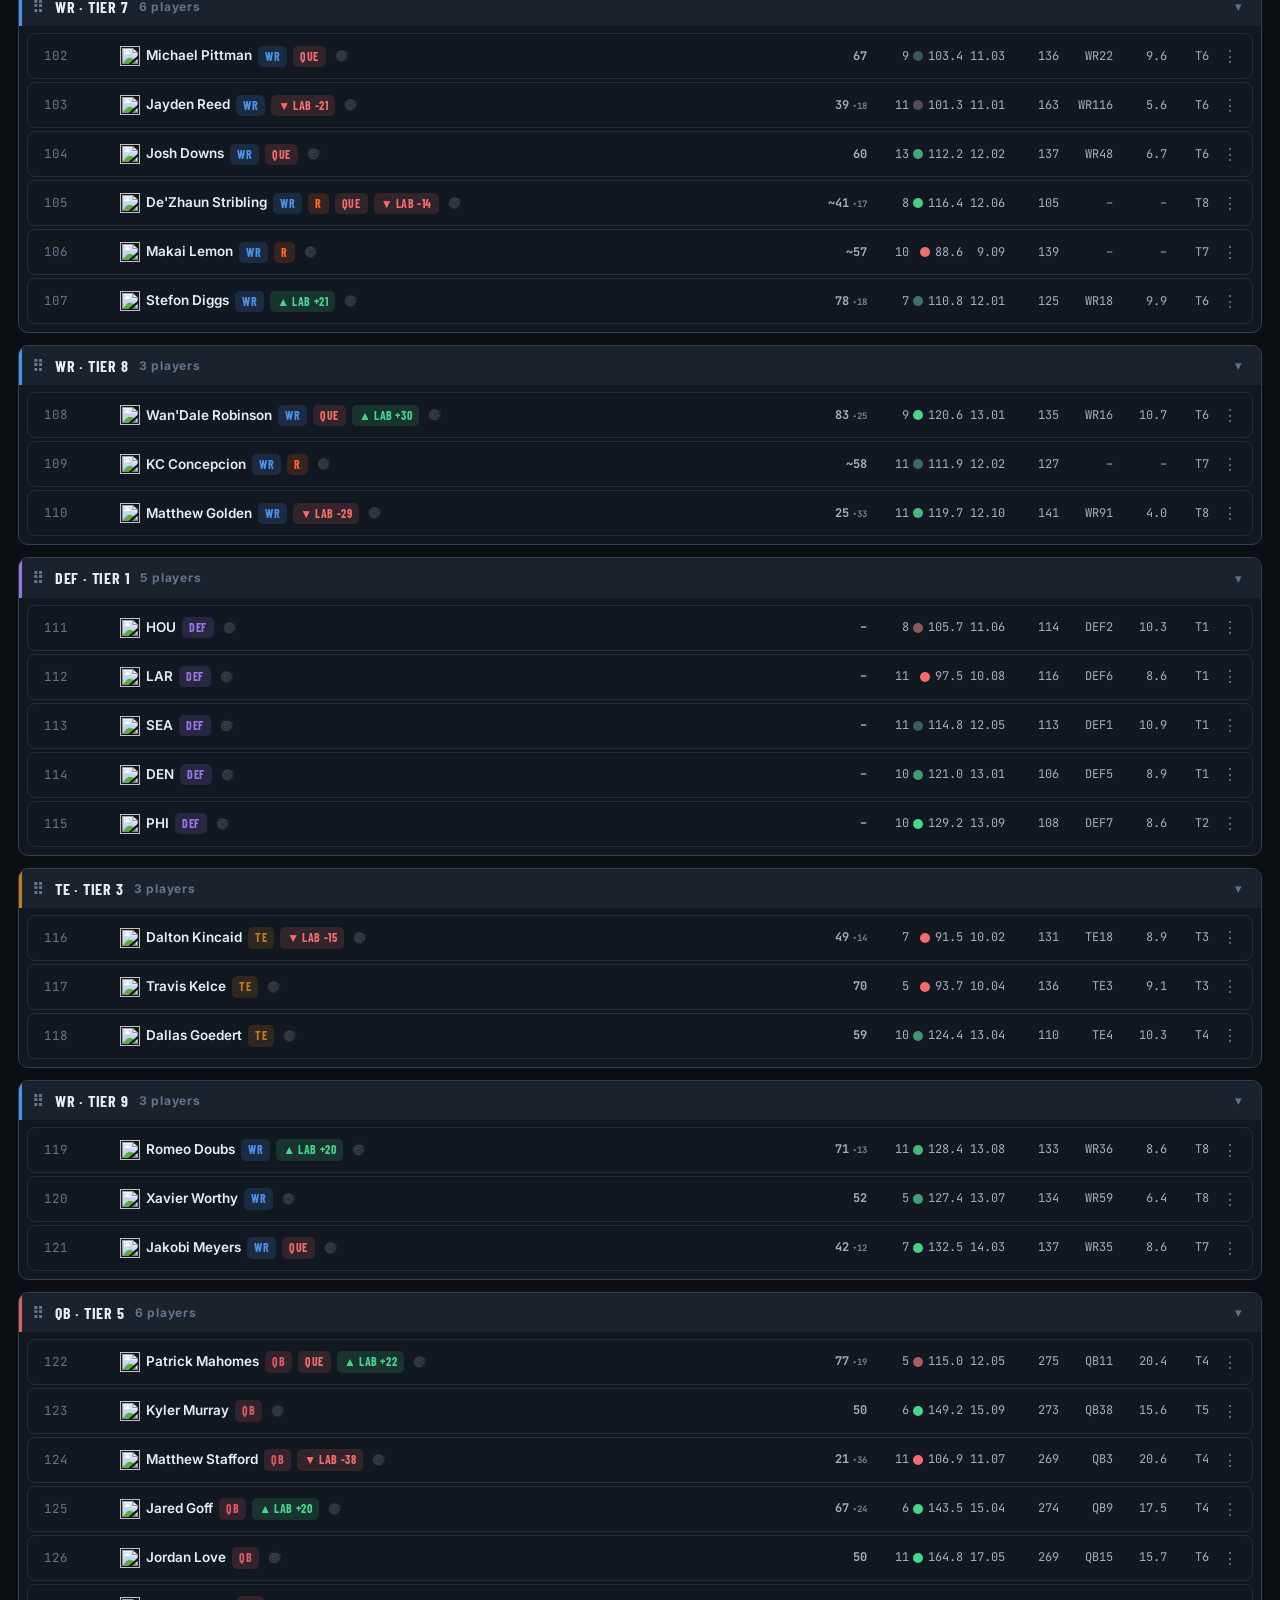
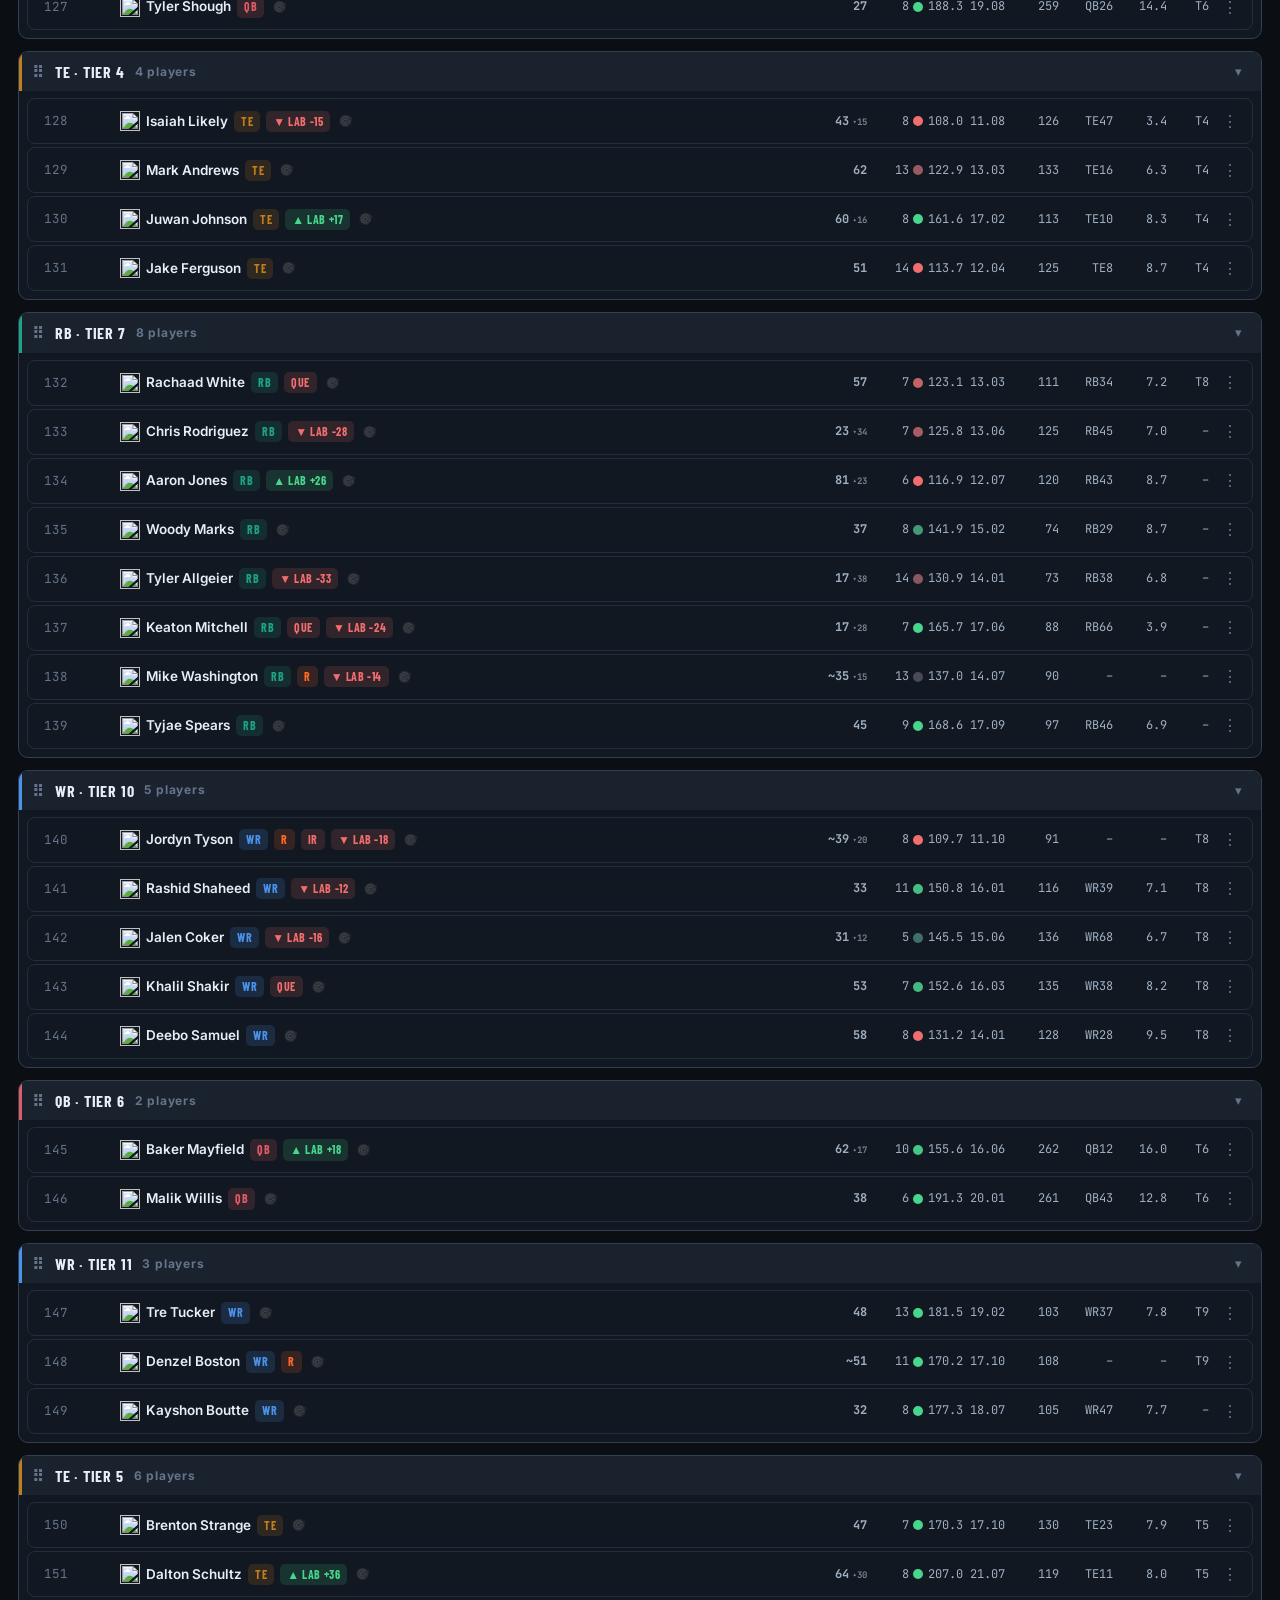
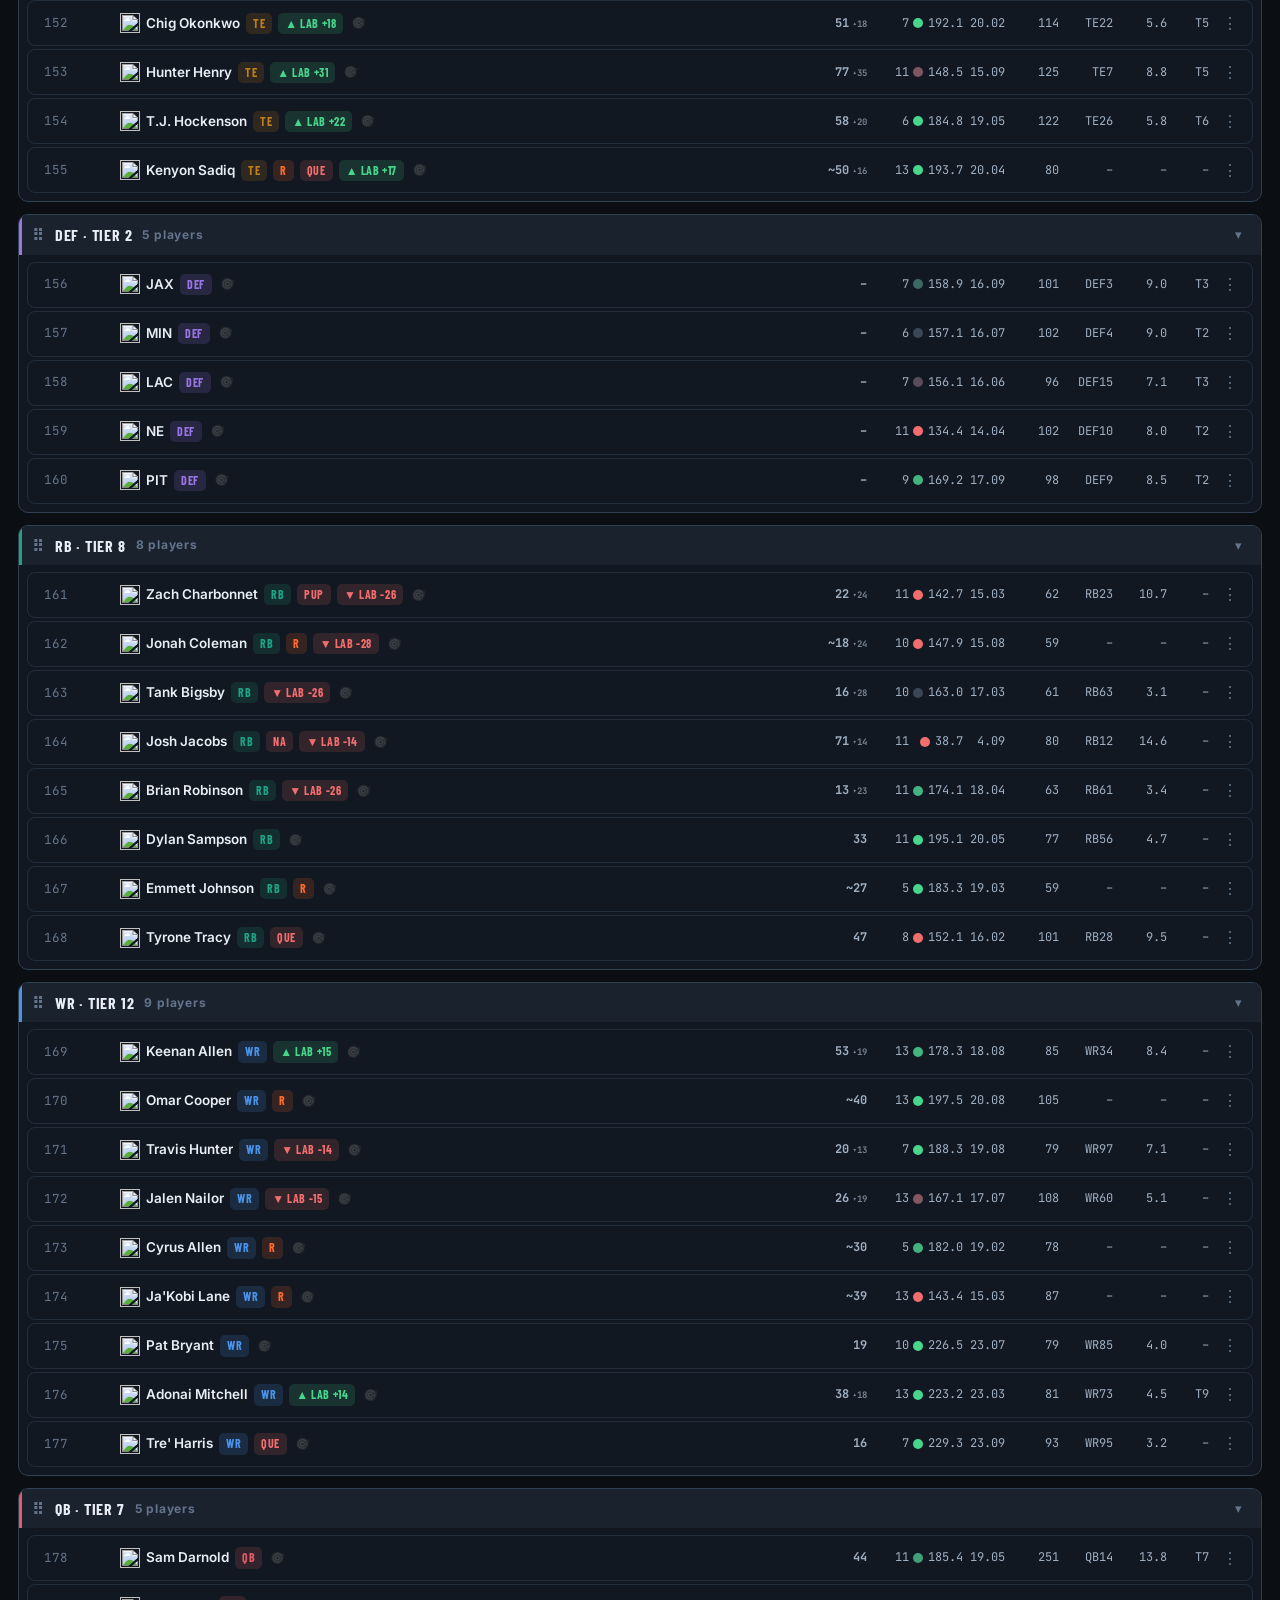
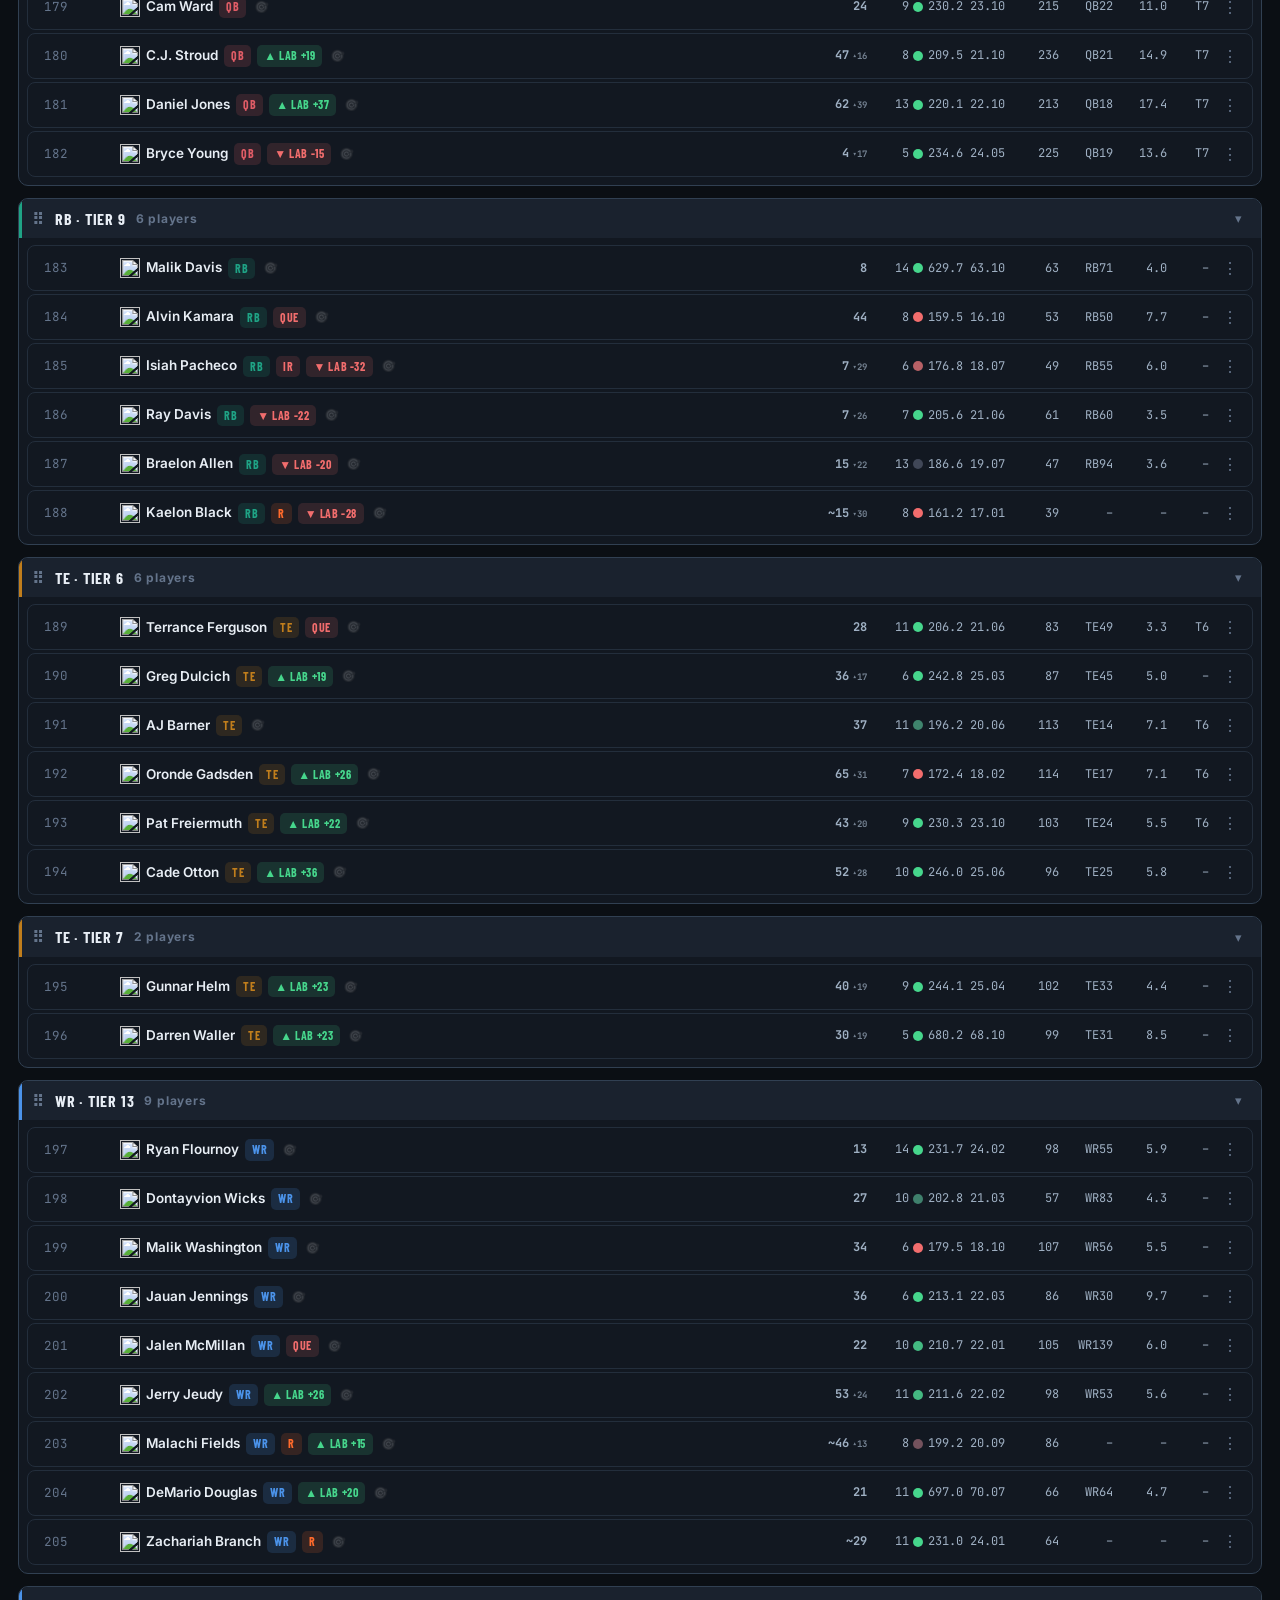
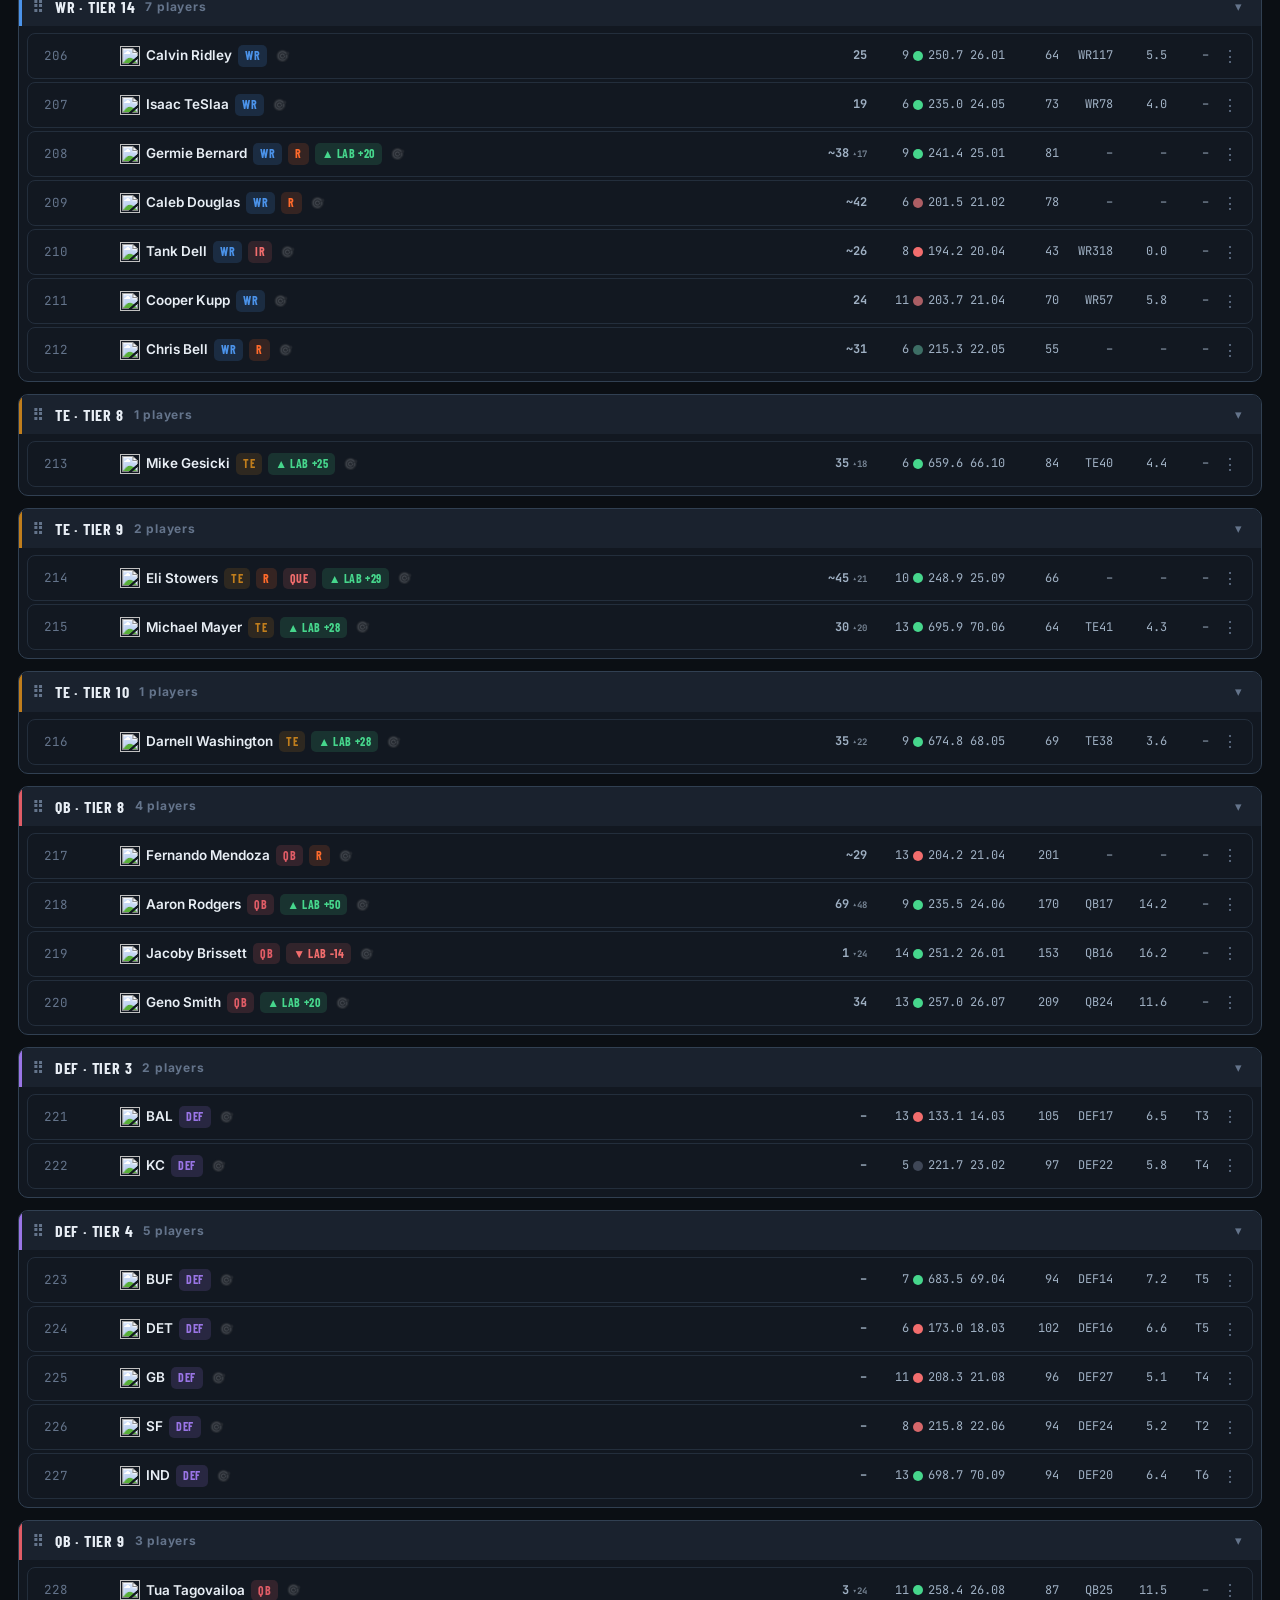
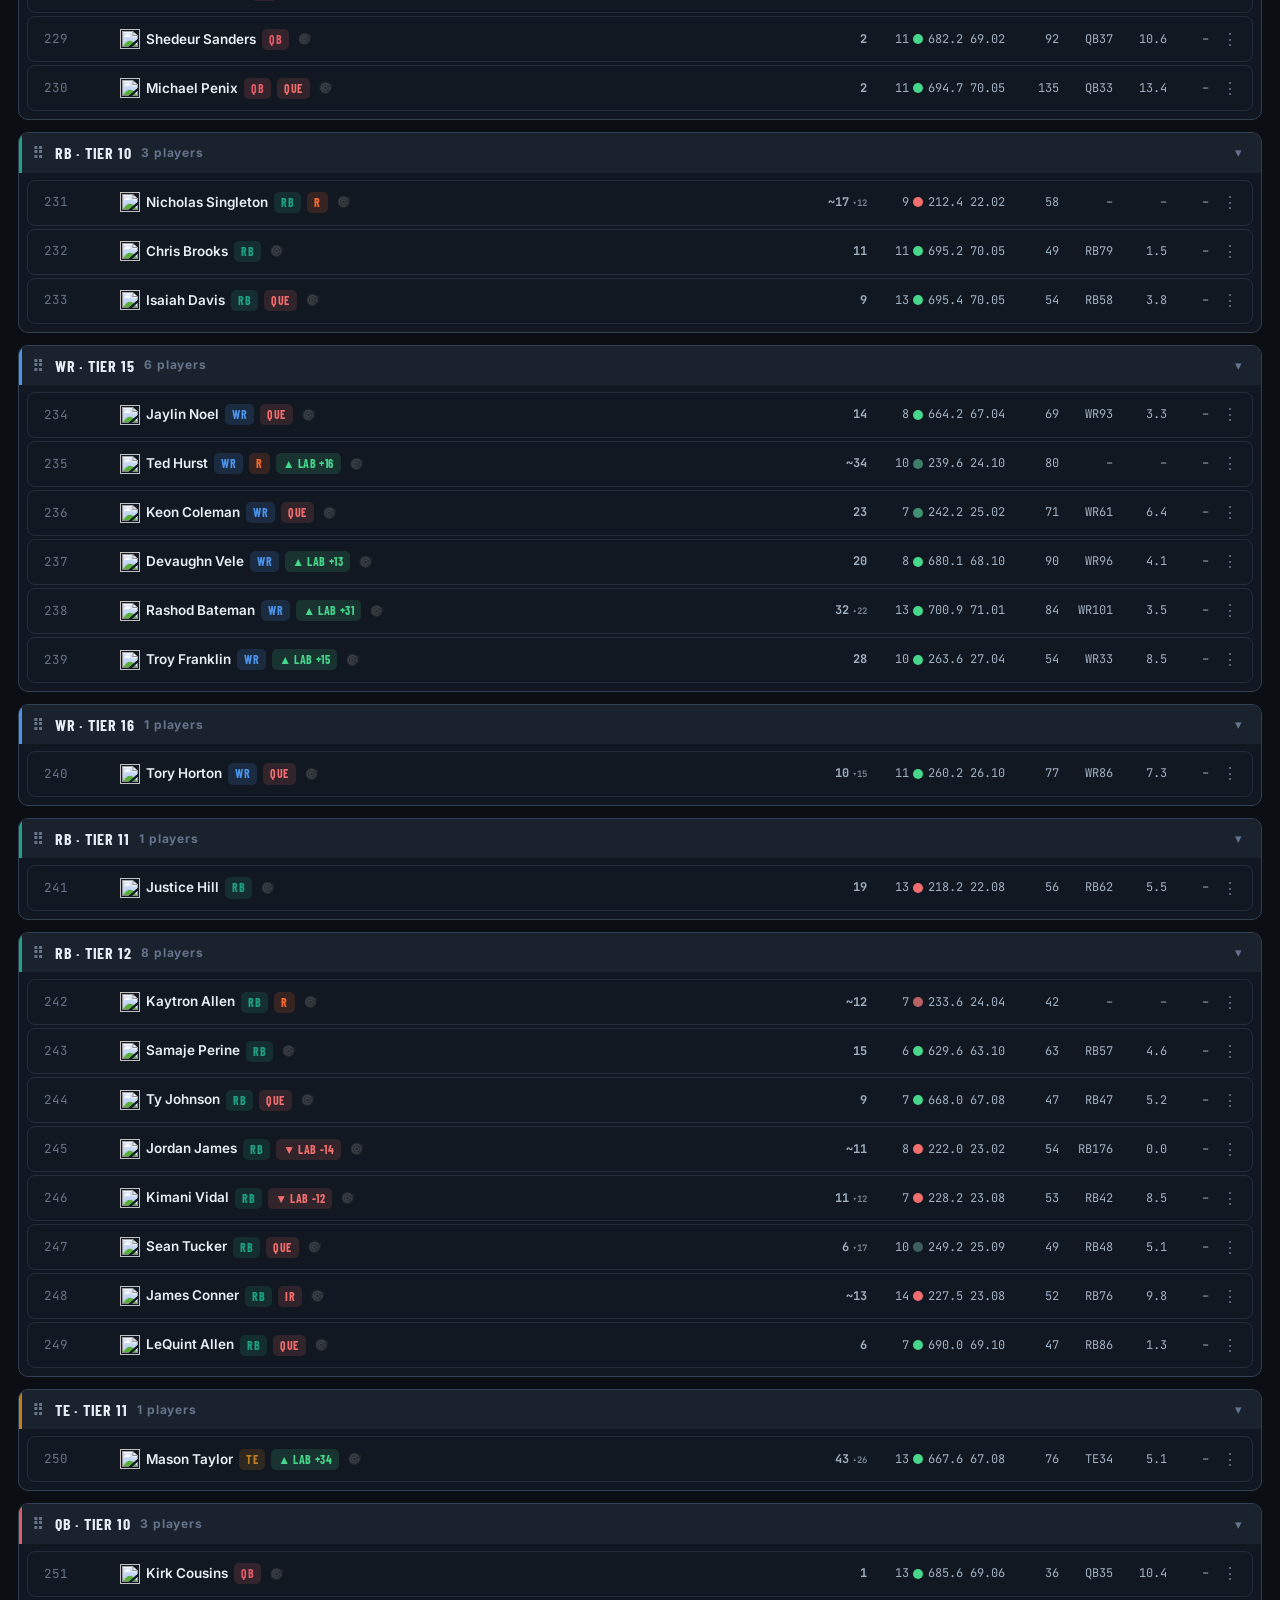
==== commit 53547435: "Draft targets: star players per league; the Draft Map builds around them - 🎯 on any Draft Map chip o" ====
--- a/docs/board.html
+++ b/docs/board.html
@@ -6,8 +6,8 @@
 <title>The Board — The Lab</title>
 <link rel="preconnect" href="https://fonts.googleapis.com">
 <link href="https://fonts.googleapis.com/css2?family=Barlow+Condensed:wght@600;700&family=Inter:wght@400;600;700&family=JetBrains+Mono:wght@400;600&display=swap" rel="stylesheet">
-<link rel="stylesheet" href="css/lab.css?v=90">
-<link rel="icon" type="image/svg+xml" href="favicon.svg?v=90">
+<link rel="stylesheet" href="css/lab.css?v=91">
+<link rel="icon" type="image/svg+xml" href="favicon.svg?v=91">
 </head>
 <body>
 <div class="page">
@@ -44,13 +44,14 @@
     <button class="btn small" id="adpLensBtn" title="Tint every row by how far your rank sits from Sleeper ADP — green = you're higher on him than the market, red = lower; deeper color = bigger gap. Position tabs compare positional rank vs positional ADP; Overall compares overall rank vs overall ADP. View only.">⇅ vs ADP</button>
     <button class="btn small" id="labLensBtn" title="Tint every row by where the LAB SCORE would rank him vs where your board has him — green = the model says move him up, red = move him down; the Δ Lab column shows how many spots. Use it to reorder players within tiers. View only.">⚗ vs Lab</button>
     <button class="btn small" id="winLensBtn" title="Tint every row by his Lab Score vs the MEDIAN score of players drafted around him — the 'who else could I take here' read. Green = stands above his draft window (±20 is the Jacobs-2022 signal), red = below it. Position tabs use a same-position window; Overall mixes positions. View only.">⌖ vs Window</button>
-    <button class="btn small" id="crLensBtn" title="Rank the players on this tab by your ANALYST CONSENSUS (Joel, Flock, Footballers, FFA, Vegas), then tint each row by how many spots that ranking differs from where your board has him — green = you have him higher than your analysts do, red = lower. Both sides are ranks over the same players, so tiers and seeding never distort it. Players no analyst ranked are left blank. View only.">👥 vs Analysts</button>
+    <button class="btn small" id="crLensBtn" title="Rank the players on this tab by your ANALYST CONSENSUS (Joel, Flock, Footballers, FFA), then tint each row by how many spots that ranking differs from where your board has him — green = you have him higher on your board than your analysts do, red = lower. Both sides are ranks over the same players, so tiers and seeding never distort it. Players no analyst ranked are left blank. View only.">👥 vs Analysts</button>
+    <button class="btn small" id="tgtLgBtn" title="Which league the 🎯 stars on player rows edit. Targets feed the Draft Map: its planner and projected board build around your starred players.">🎯 LOB</button>
   </div>
 
   <div id="boardRoot"></div>
 </div>
-<script src="vendor/sortable.min.js?v=90"></script>
-<script src="js/core.js?v=90"></script>
-<script src="js/board.js?v=90"></script>
+<script src="vendor/sortable.min.js?v=91"></script>
+<script src="js/core.js?v=91"></script>
+<script src="js/board.js?v=91"></script>
 </body>
 </html>
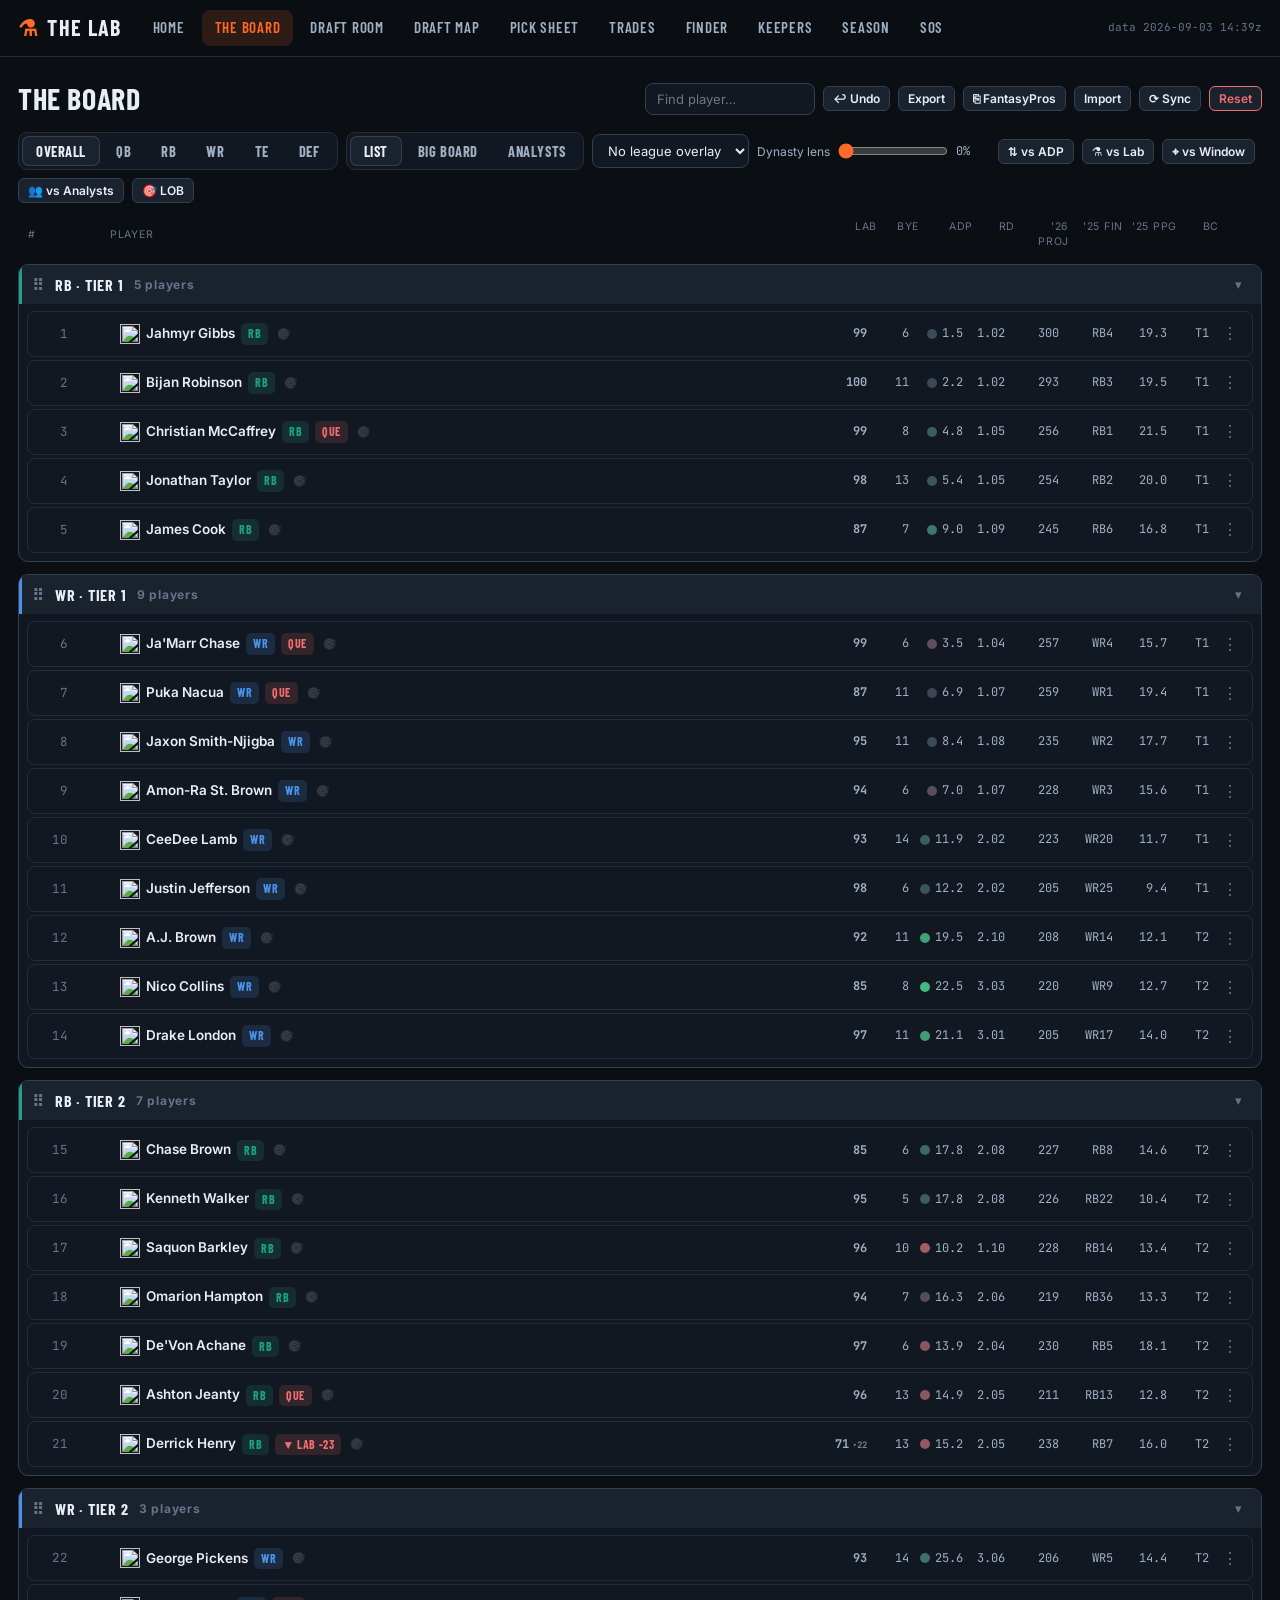
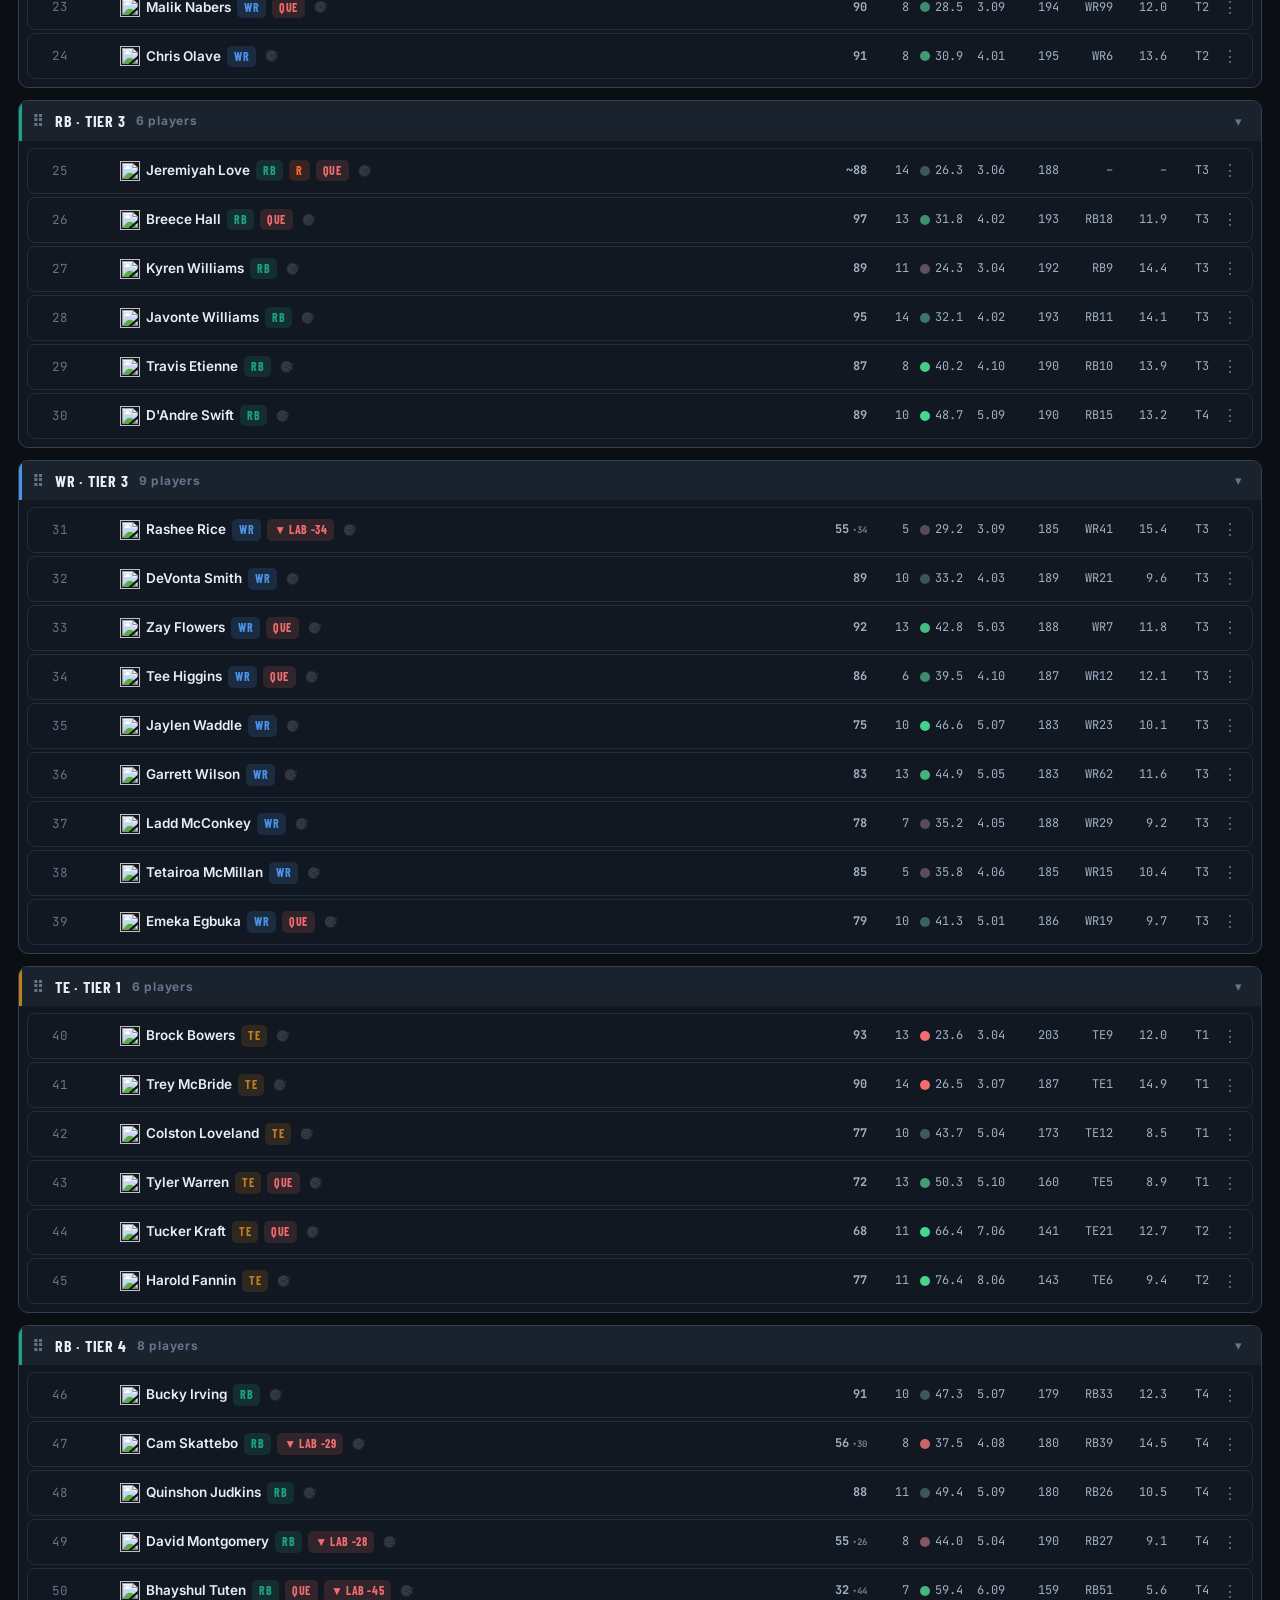
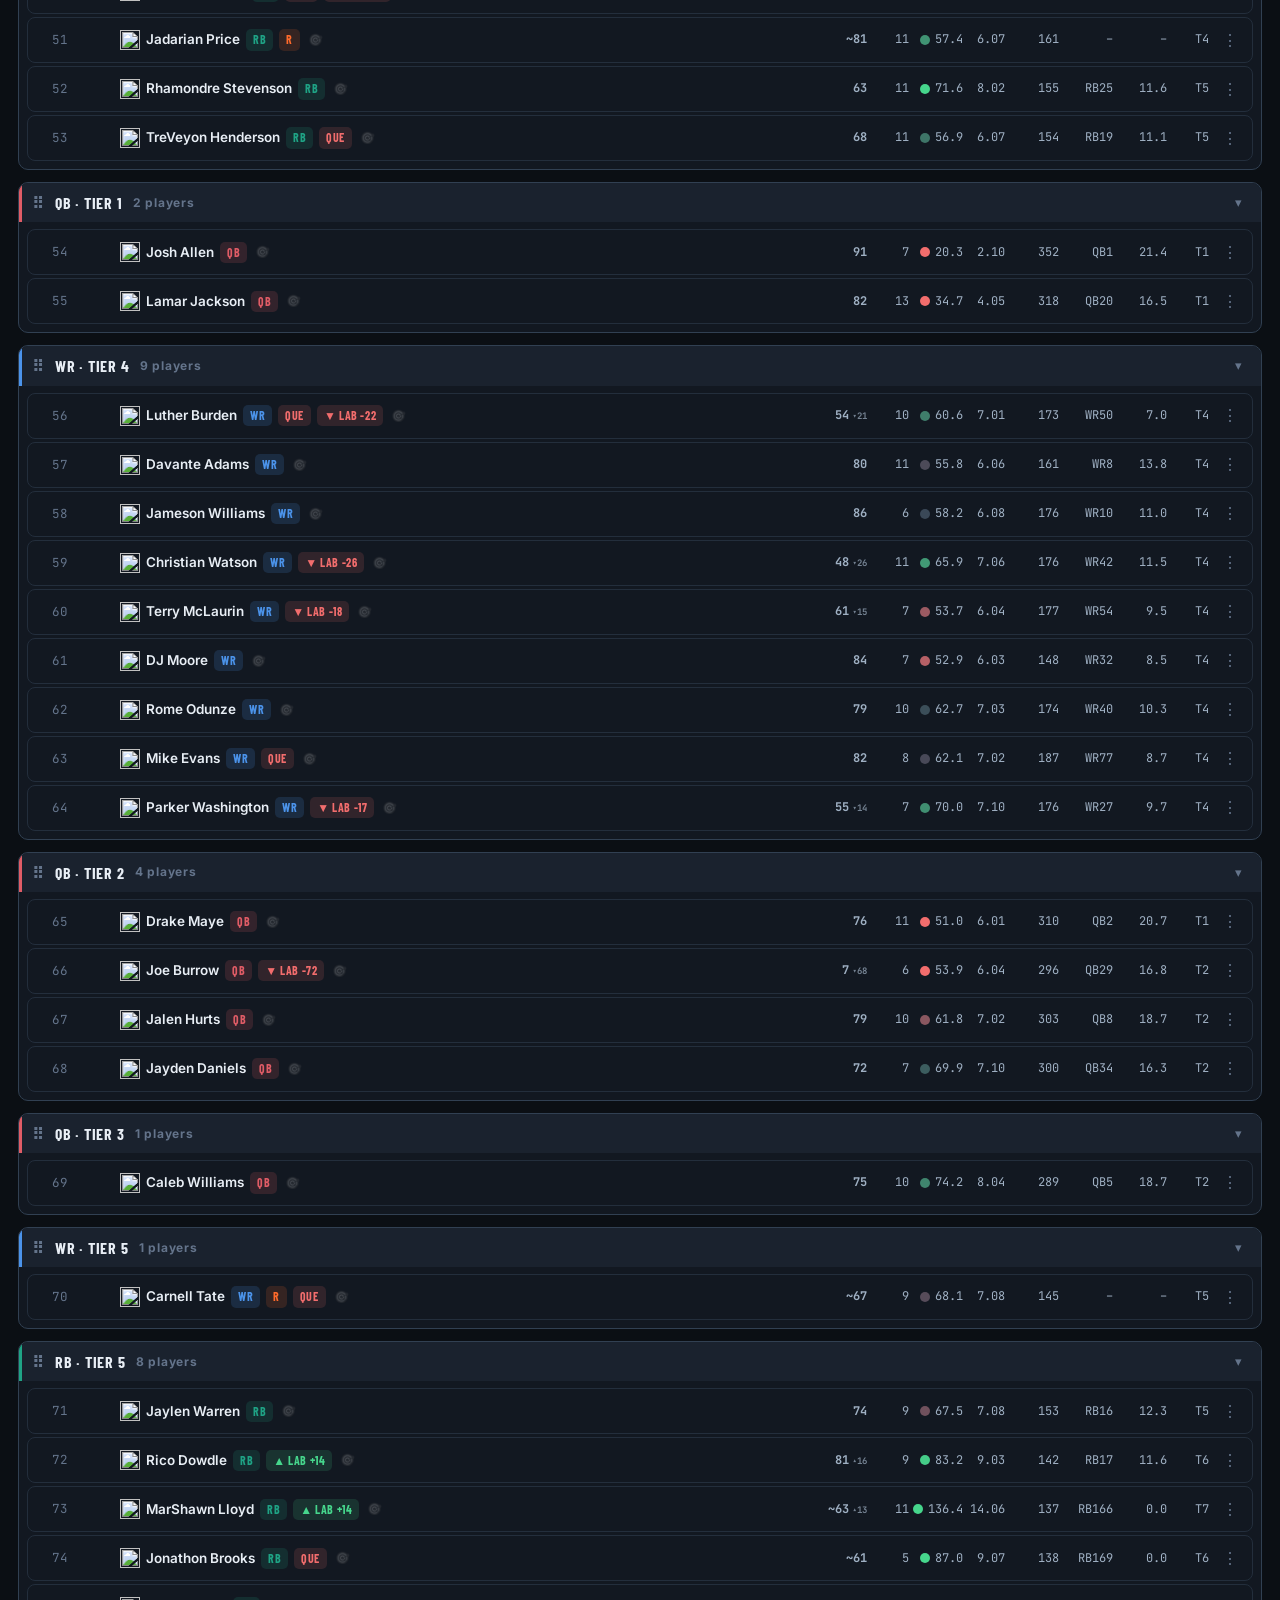
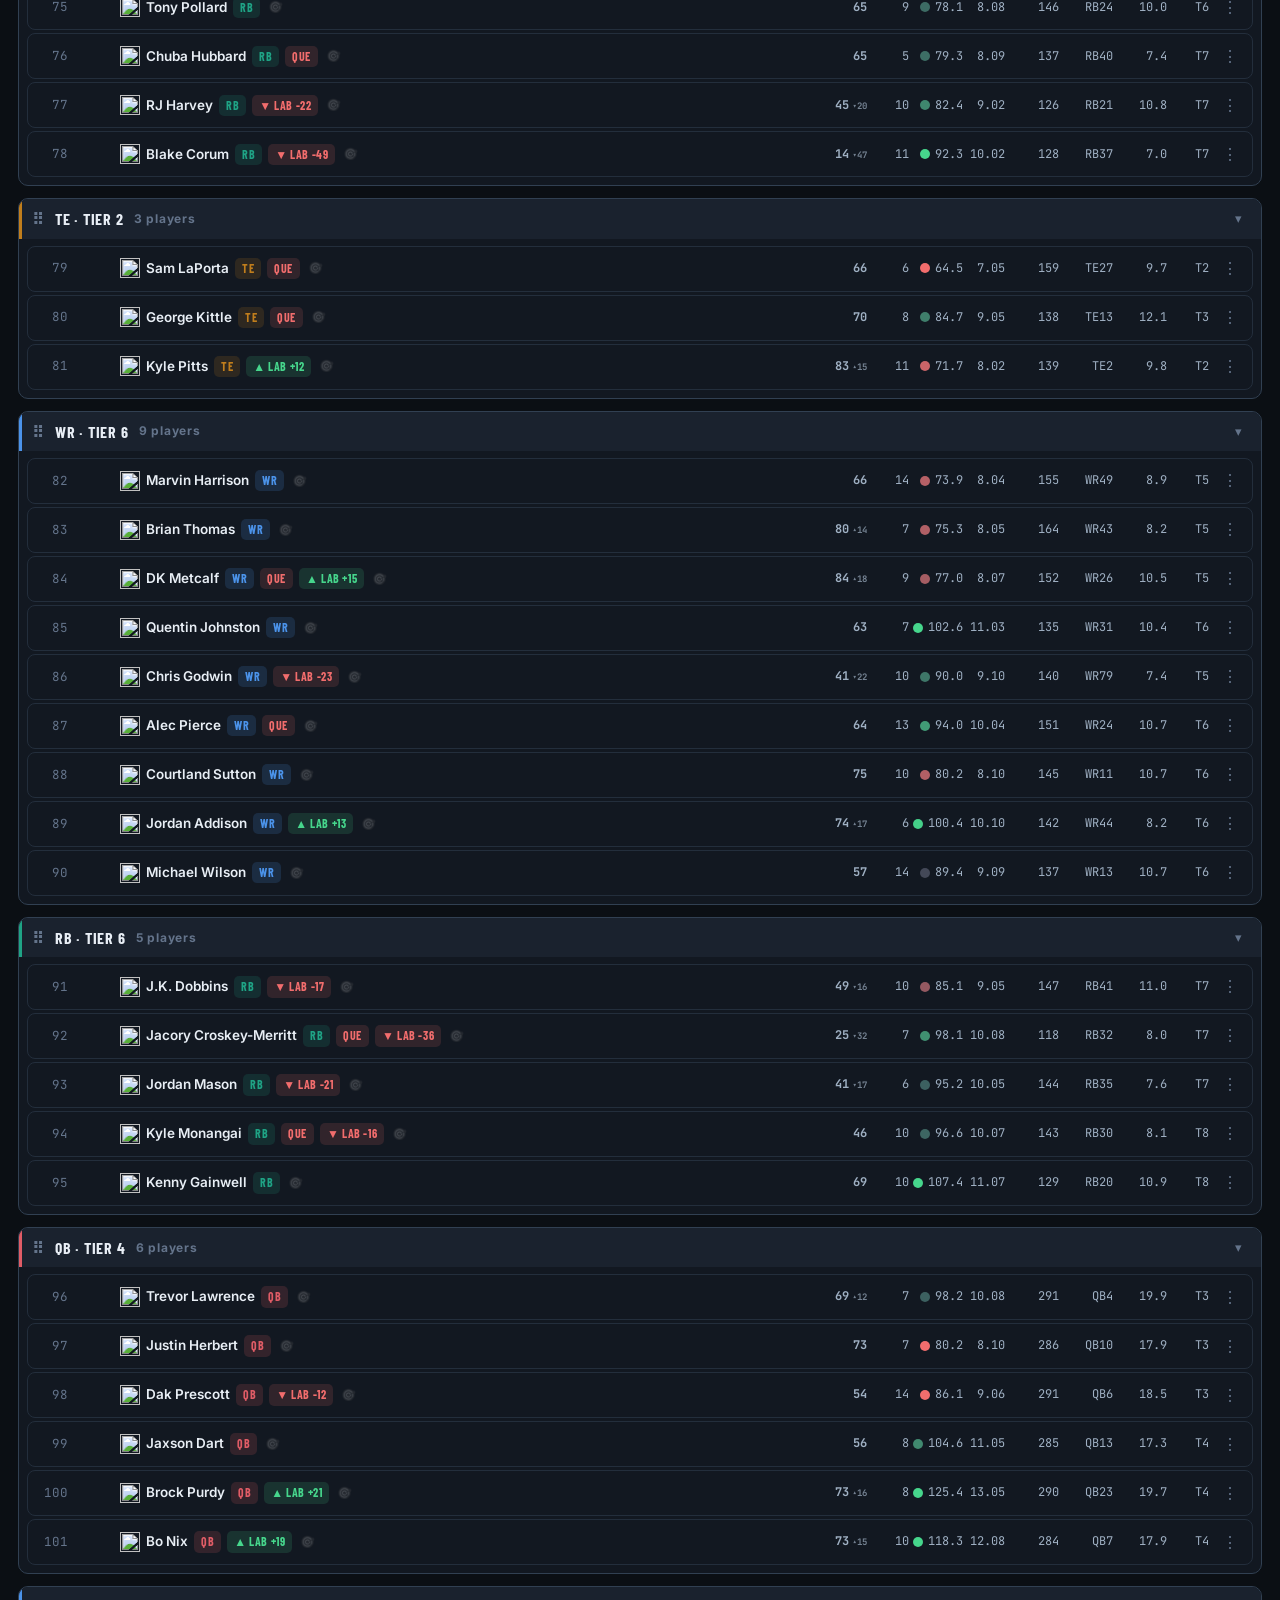
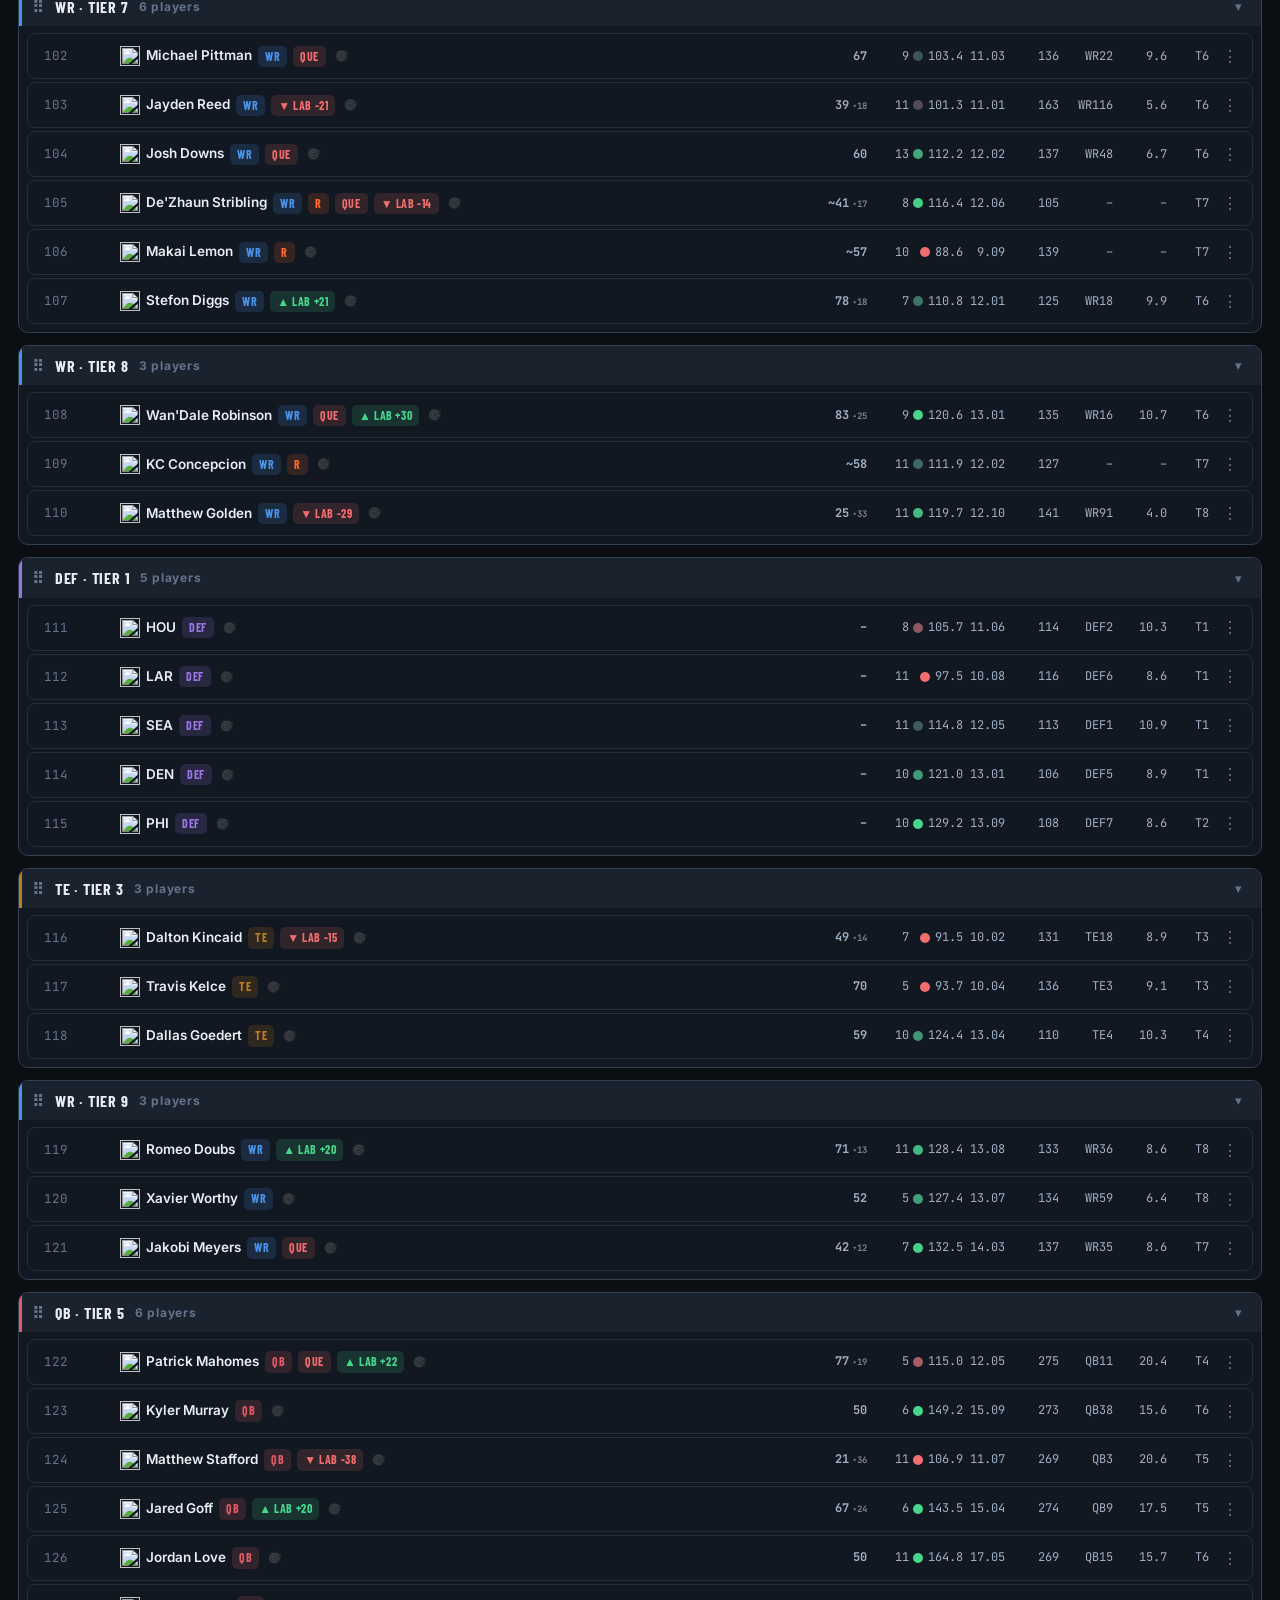
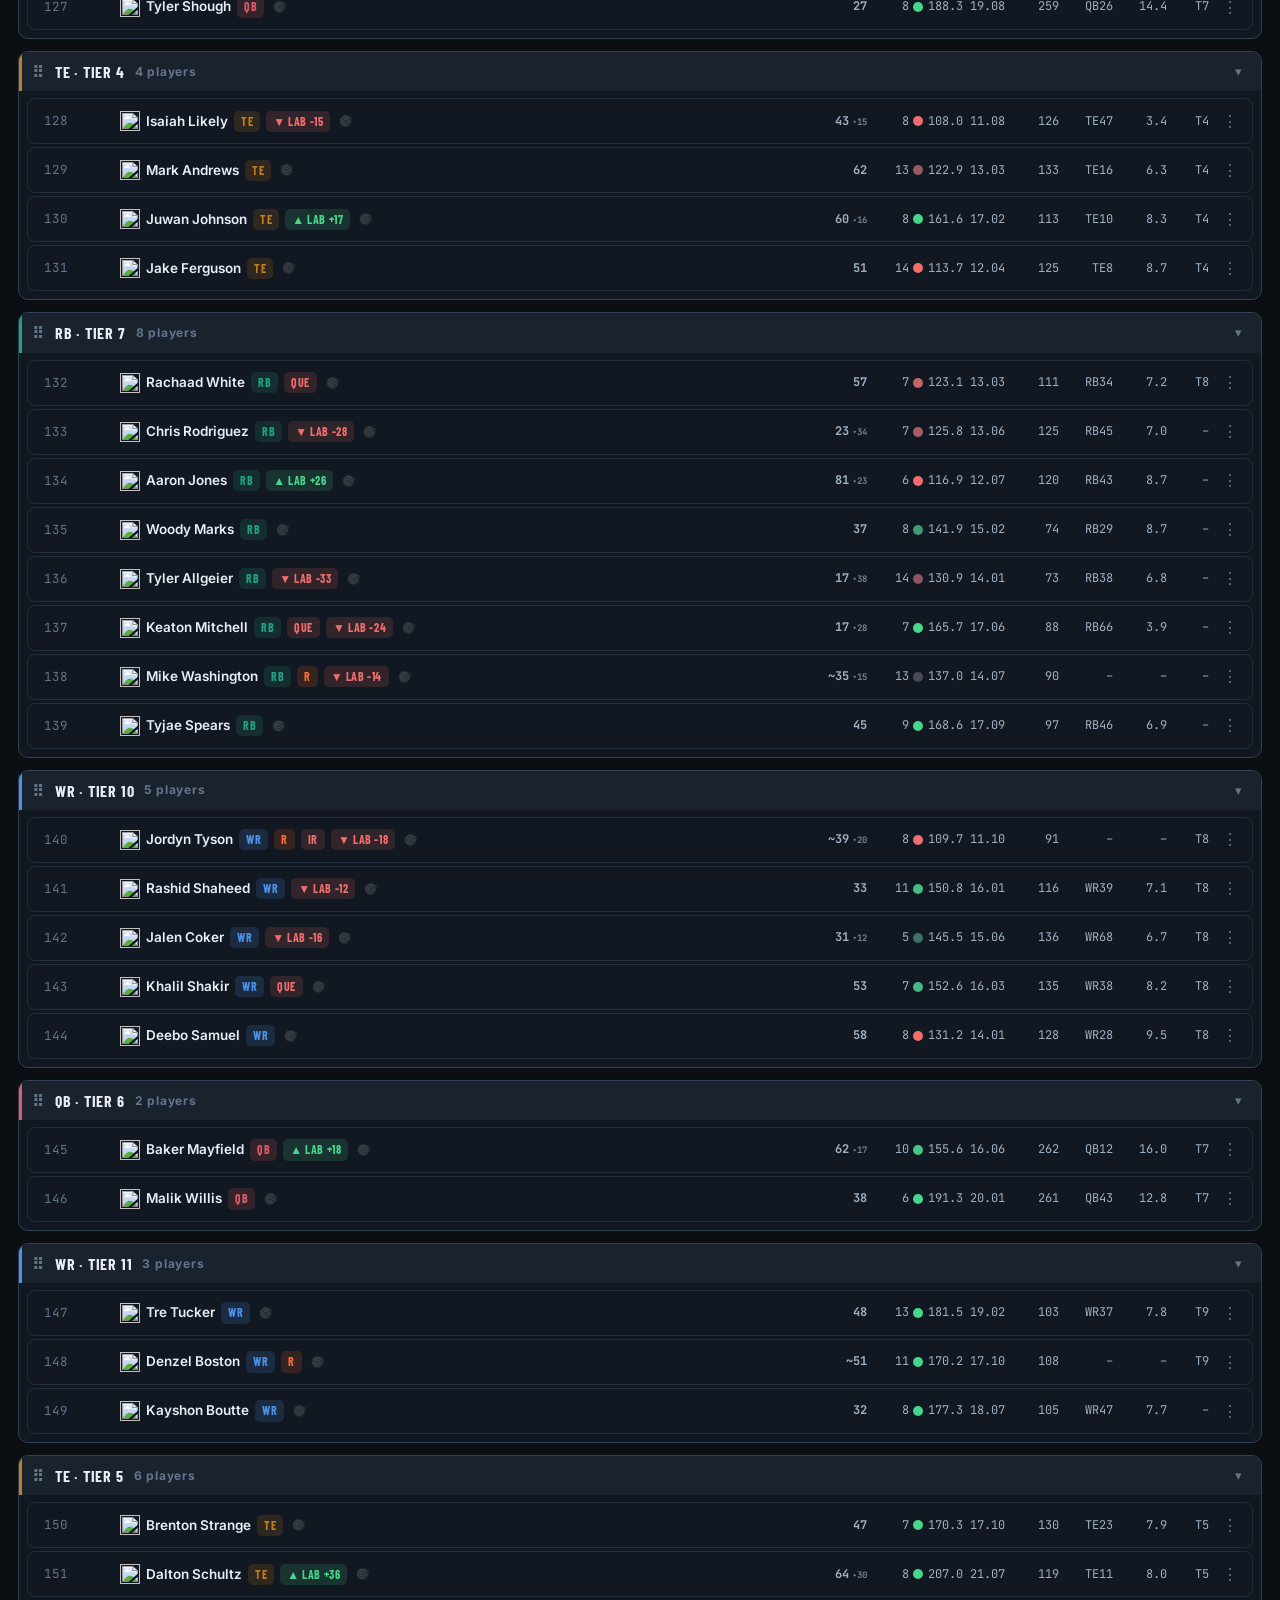
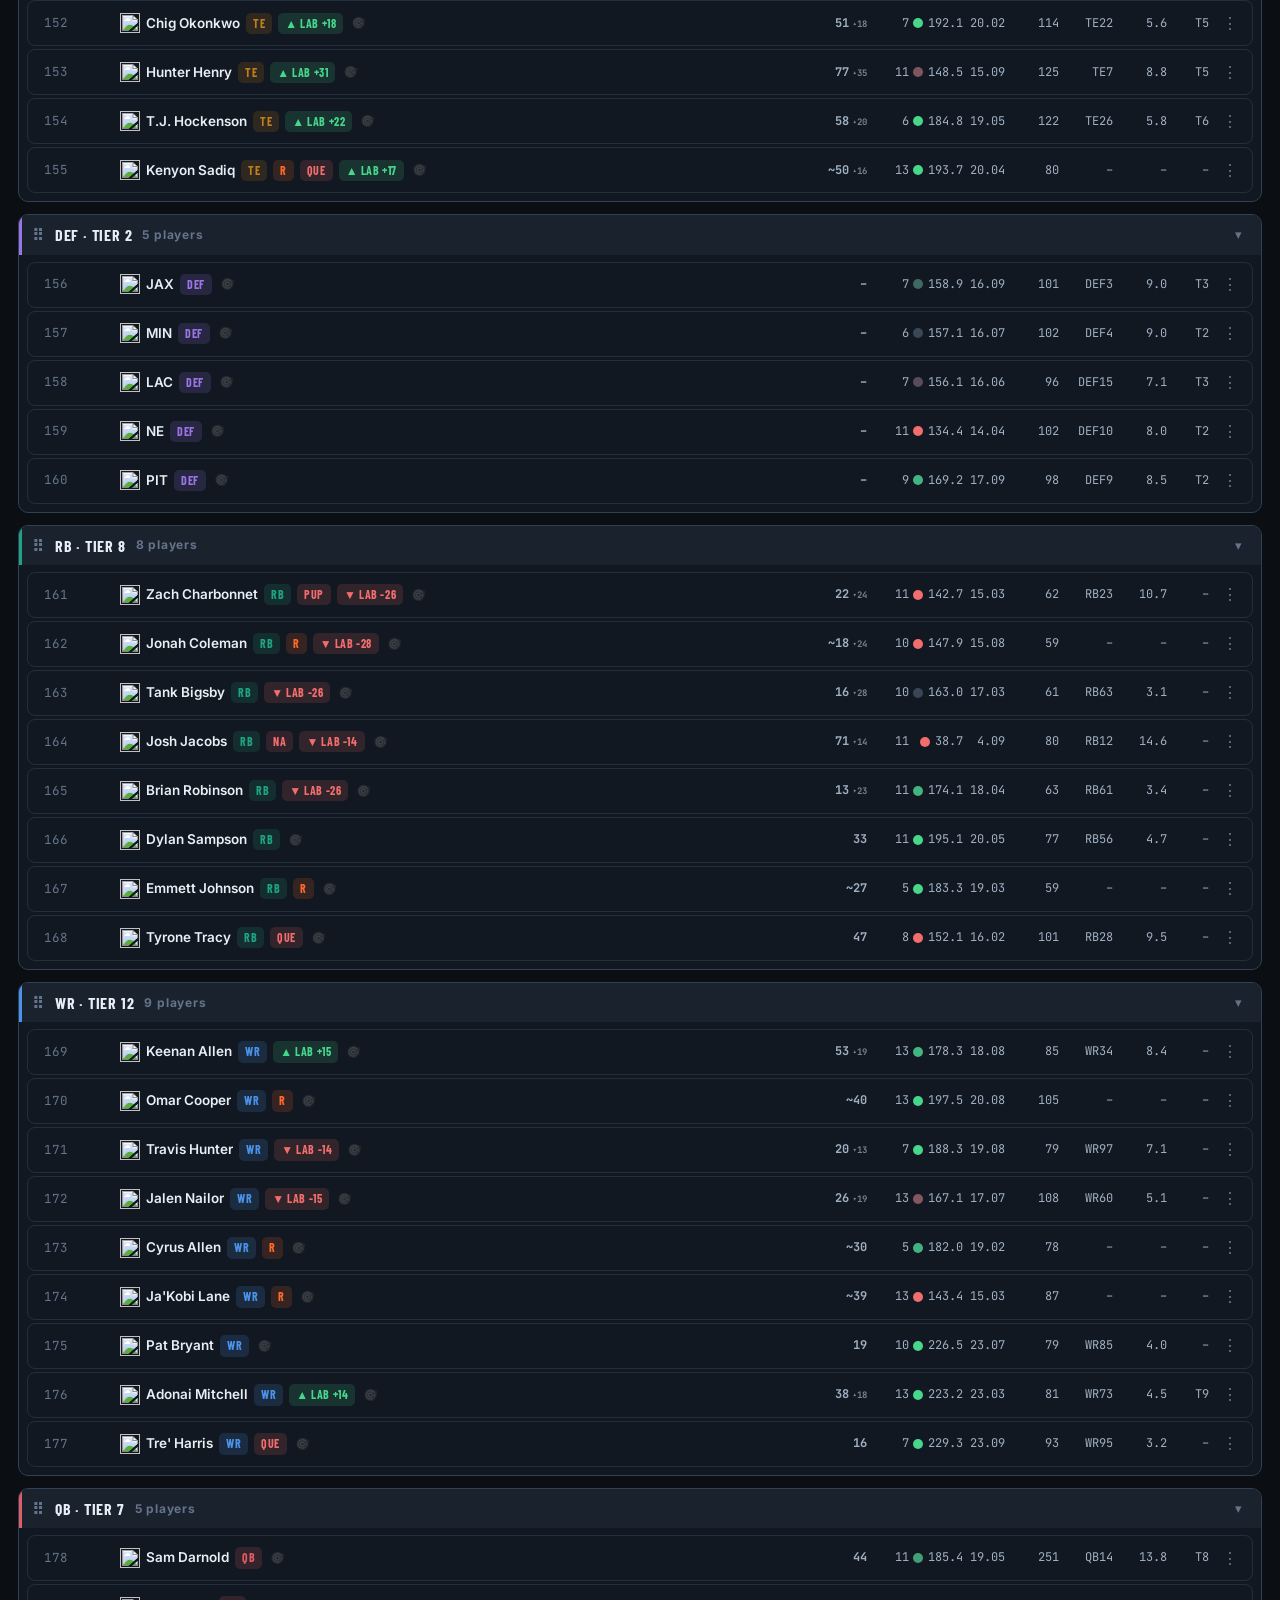
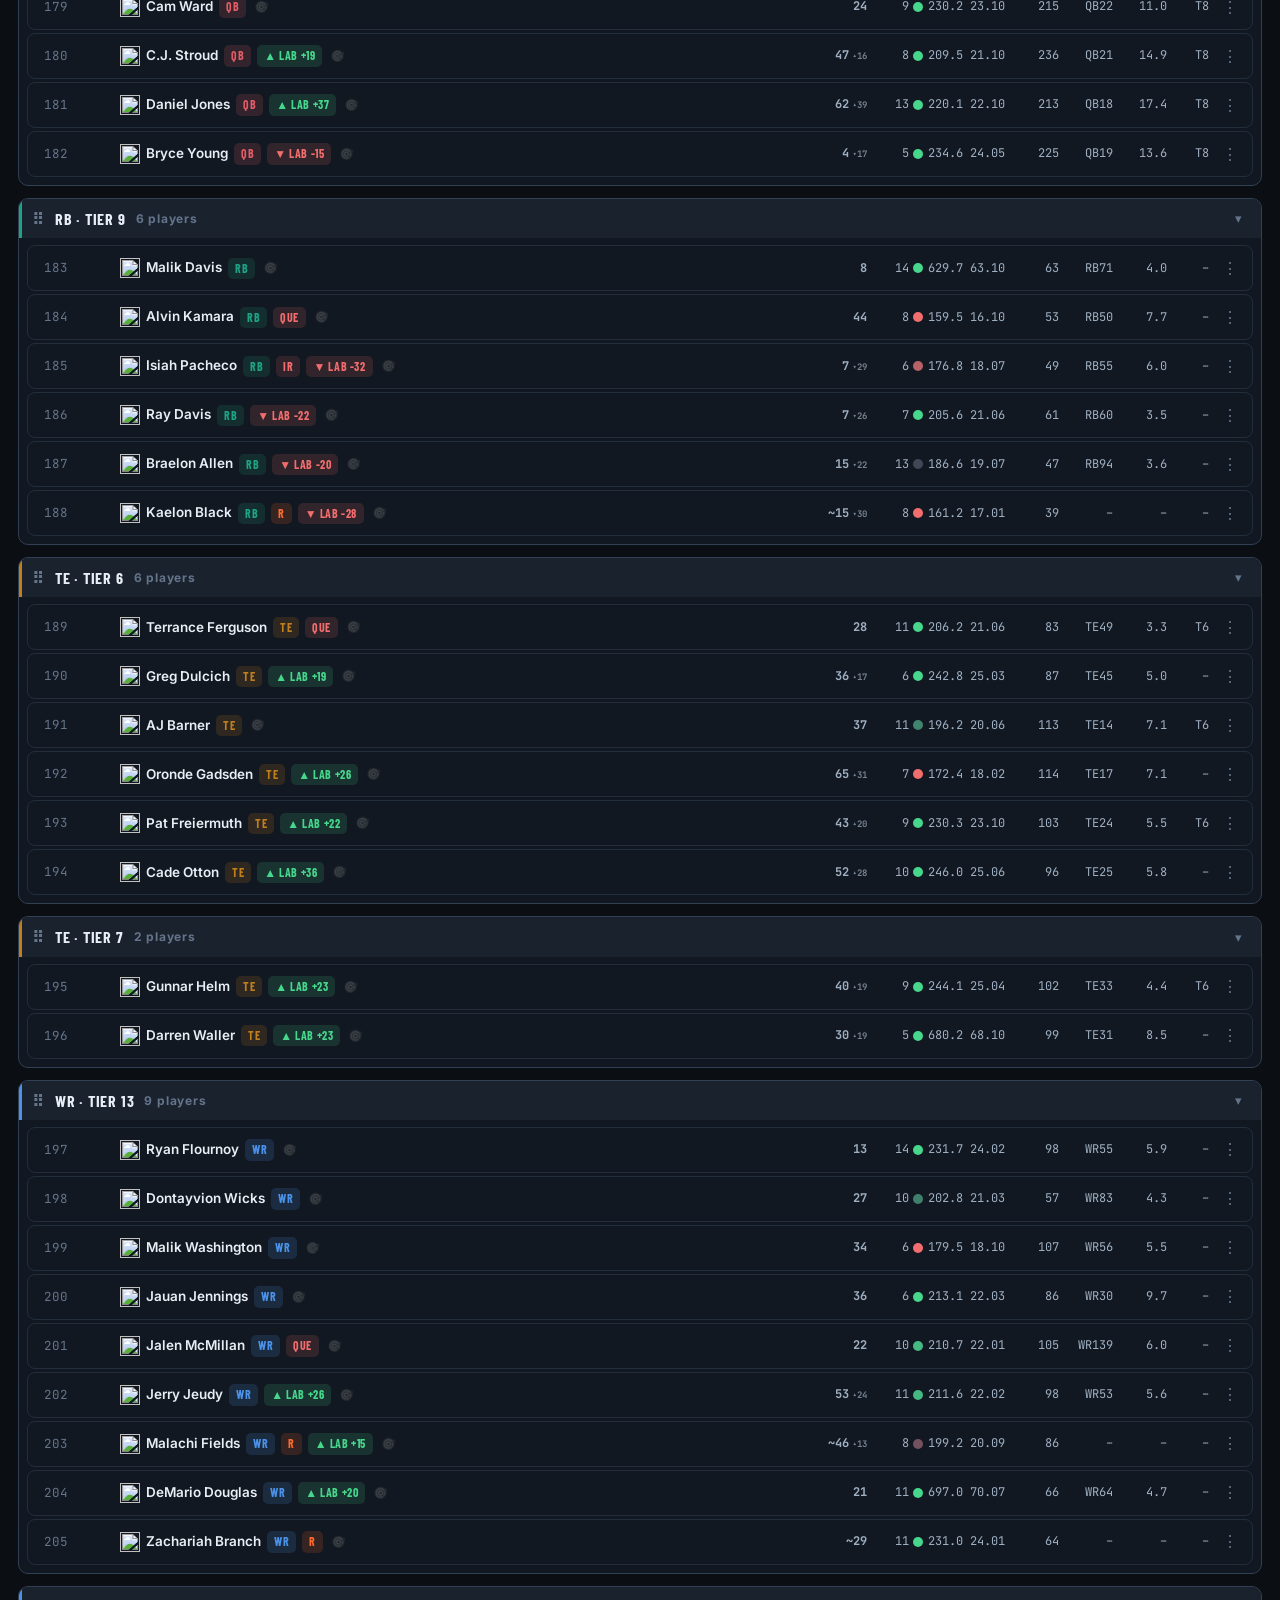
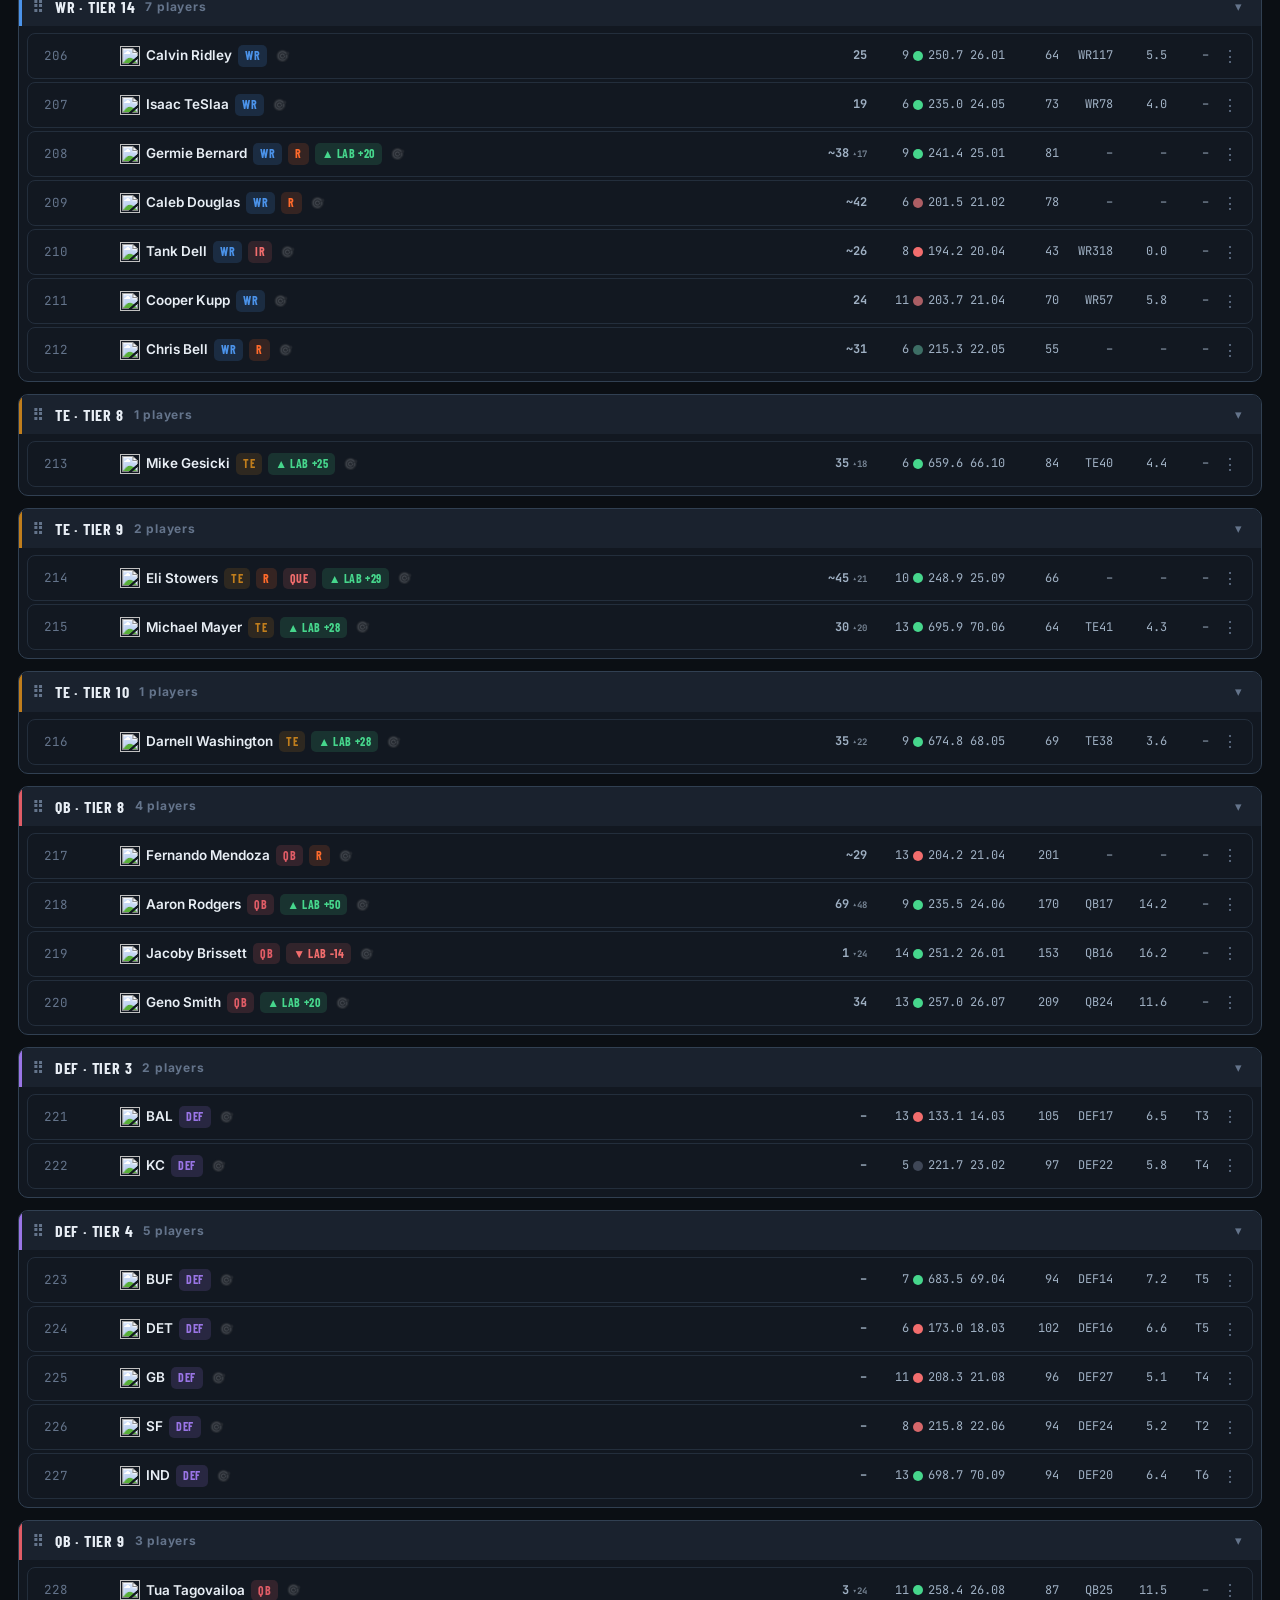
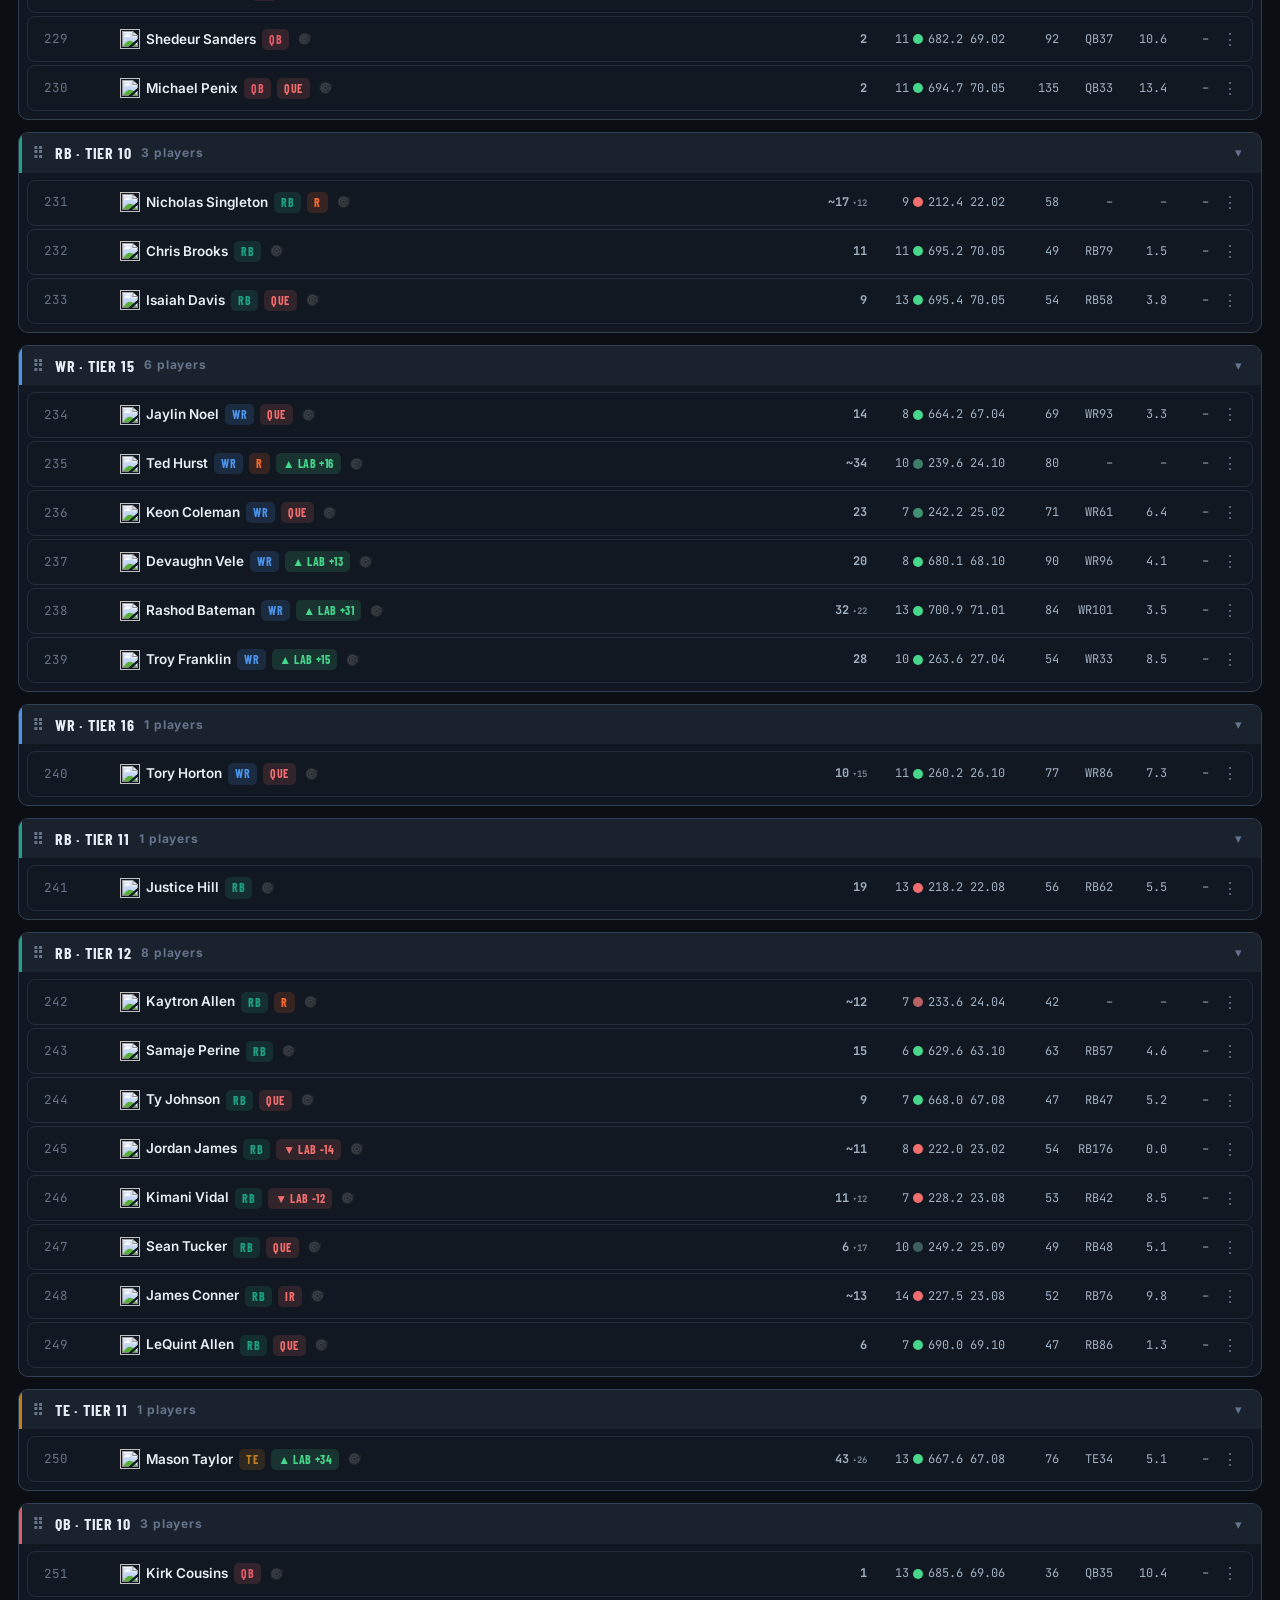
==== commit 8182cf67: "Board: FantasyPros export button — overall order as plain text, one player per row, copied to clipbo" ====
--- a/docs/board.html
+++ b/docs/board.html
@@ -6,8 +6,8 @@
 <title>The Board — The Lab</title>
 <link rel="preconnect" href="https://fonts.googleapis.com">
 <link href="https://fonts.googleapis.com/css2?family=Barlow+Condensed:wght@600;700&family=Inter:wght@400;600;700&family=JetBrains+Mono:wght@400;600&display=swap" rel="stylesheet">
-<link rel="stylesheet" href="css/lab.css?v=91">
-<link rel="icon" type="image/svg+xml" href="favicon.svg?v=91">
+<link rel="stylesheet" href="css/lab.css?v=92">
+<link rel="icon" type="image/svg+xml" href="favicon.svg?v=92">
 </head>
 <body>
 <div class="page">
@@ -17,6 +17,7 @@
       <input type="search" id="searchBox" placeholder="Find player…" style="width:170px">
       <button class="btn small" id="undoBtn" title="Undo last change">↩ Undo</button>
       <button class="btn small" id="exportBtn">Export</button>
+      <button class="btn small" id="fpExportBtn" title="Copy your OVERALL rankings as plain text — one player per row, FantasyPros-ready. Paste straight into their custom rankings box.">⎘ FantasyPros</button>
       <button class="btn small" id="importBtn">Import</button>
       <button class="btn small" id="syncBtn" title="Re-sort players to TODAY's analyst consensus while leaving alone every player you positioned yourself, plus anything you pinned. Your board is a snapshot of the consensus from whenever you seeded it — this catches it up without throwing away your own calls. Tiers keep their exact shape. Undoable.">⟳ Sync</button>
       <button class="btn small danger" id="resetBtn">Reset</button>
@@ -50,8 +51,8 @@
 
   <div id="boardRoot"></div>
 </div>
-<script src="vendor/sortable.min.js?v=91"></script>
-<script src="js/core.js?v=91"></script>
-<script src="js/board.js?v=91"></script>
+<script src="vendor/sortable.min.js?v=92"></script>
+<script src="js/core.js?v=92"></script>
+<script src="js/board.js?v=92"></script>
 </body>
 </html>
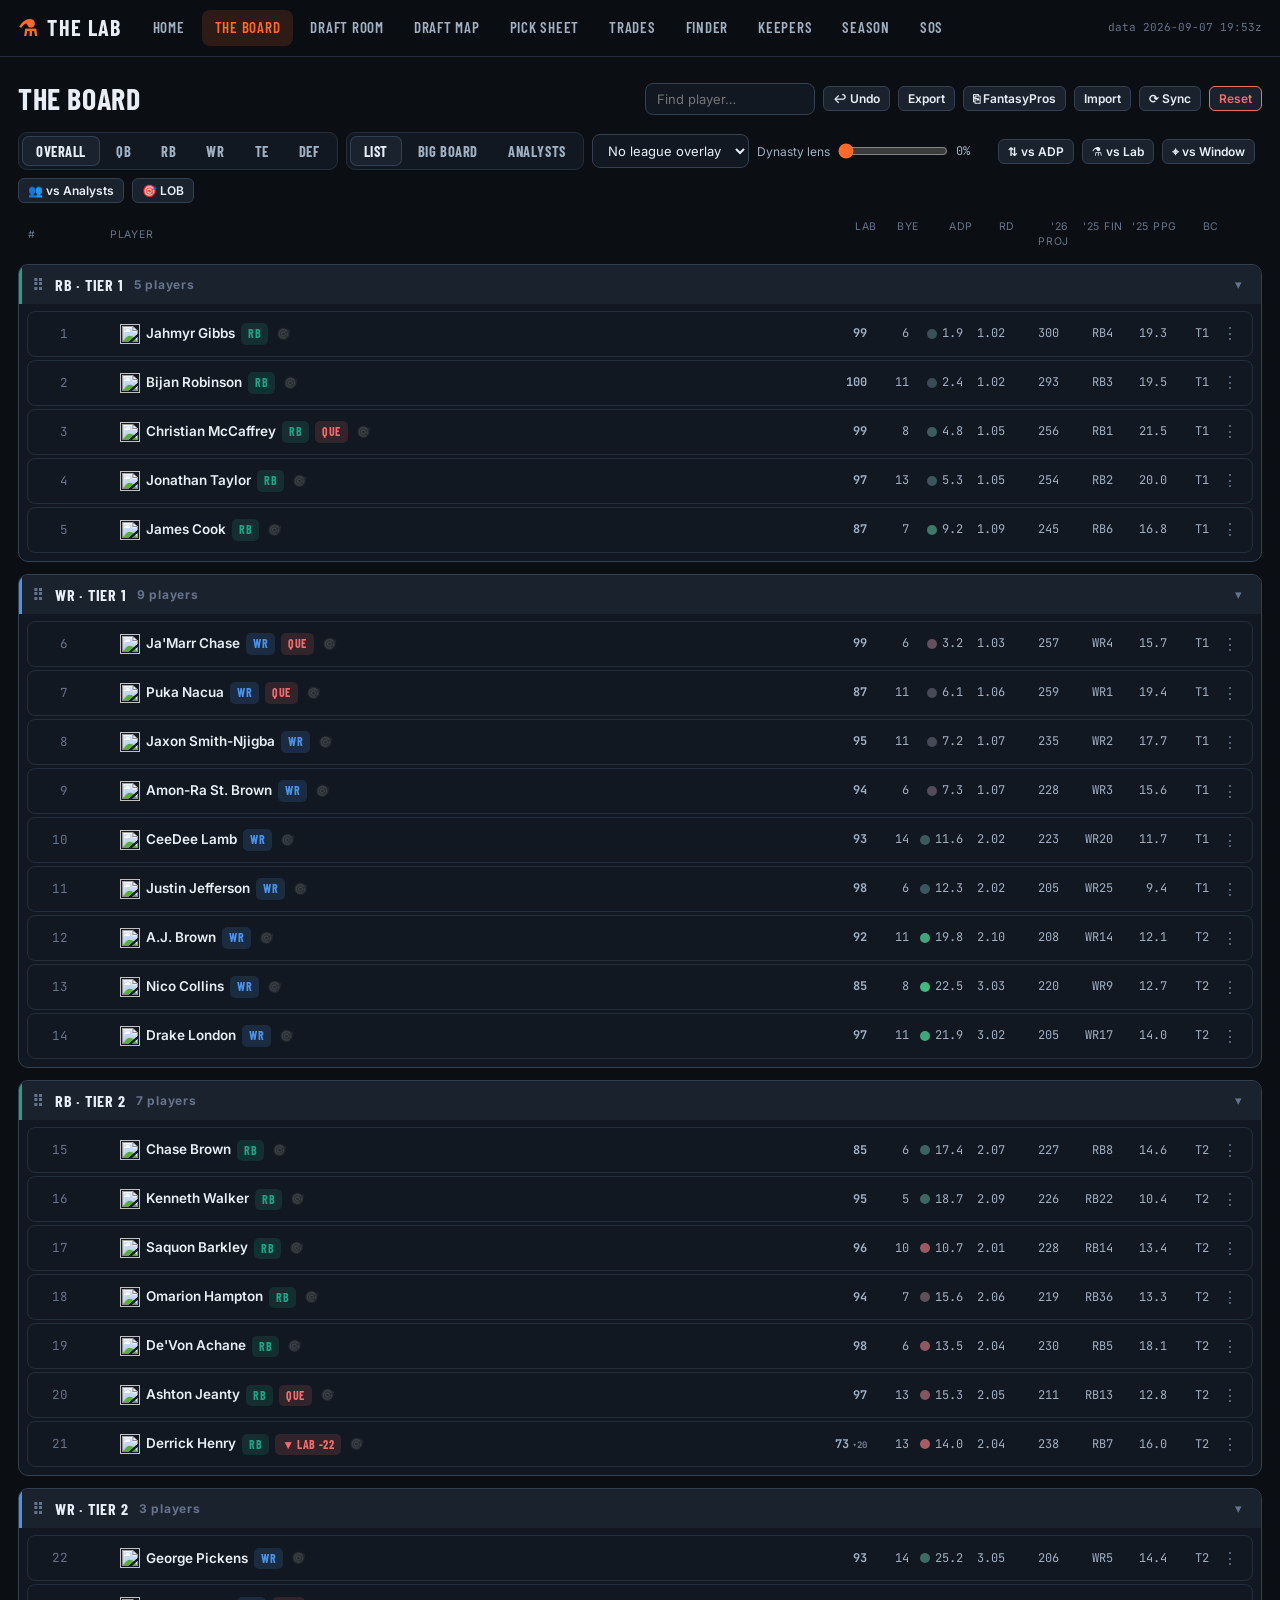
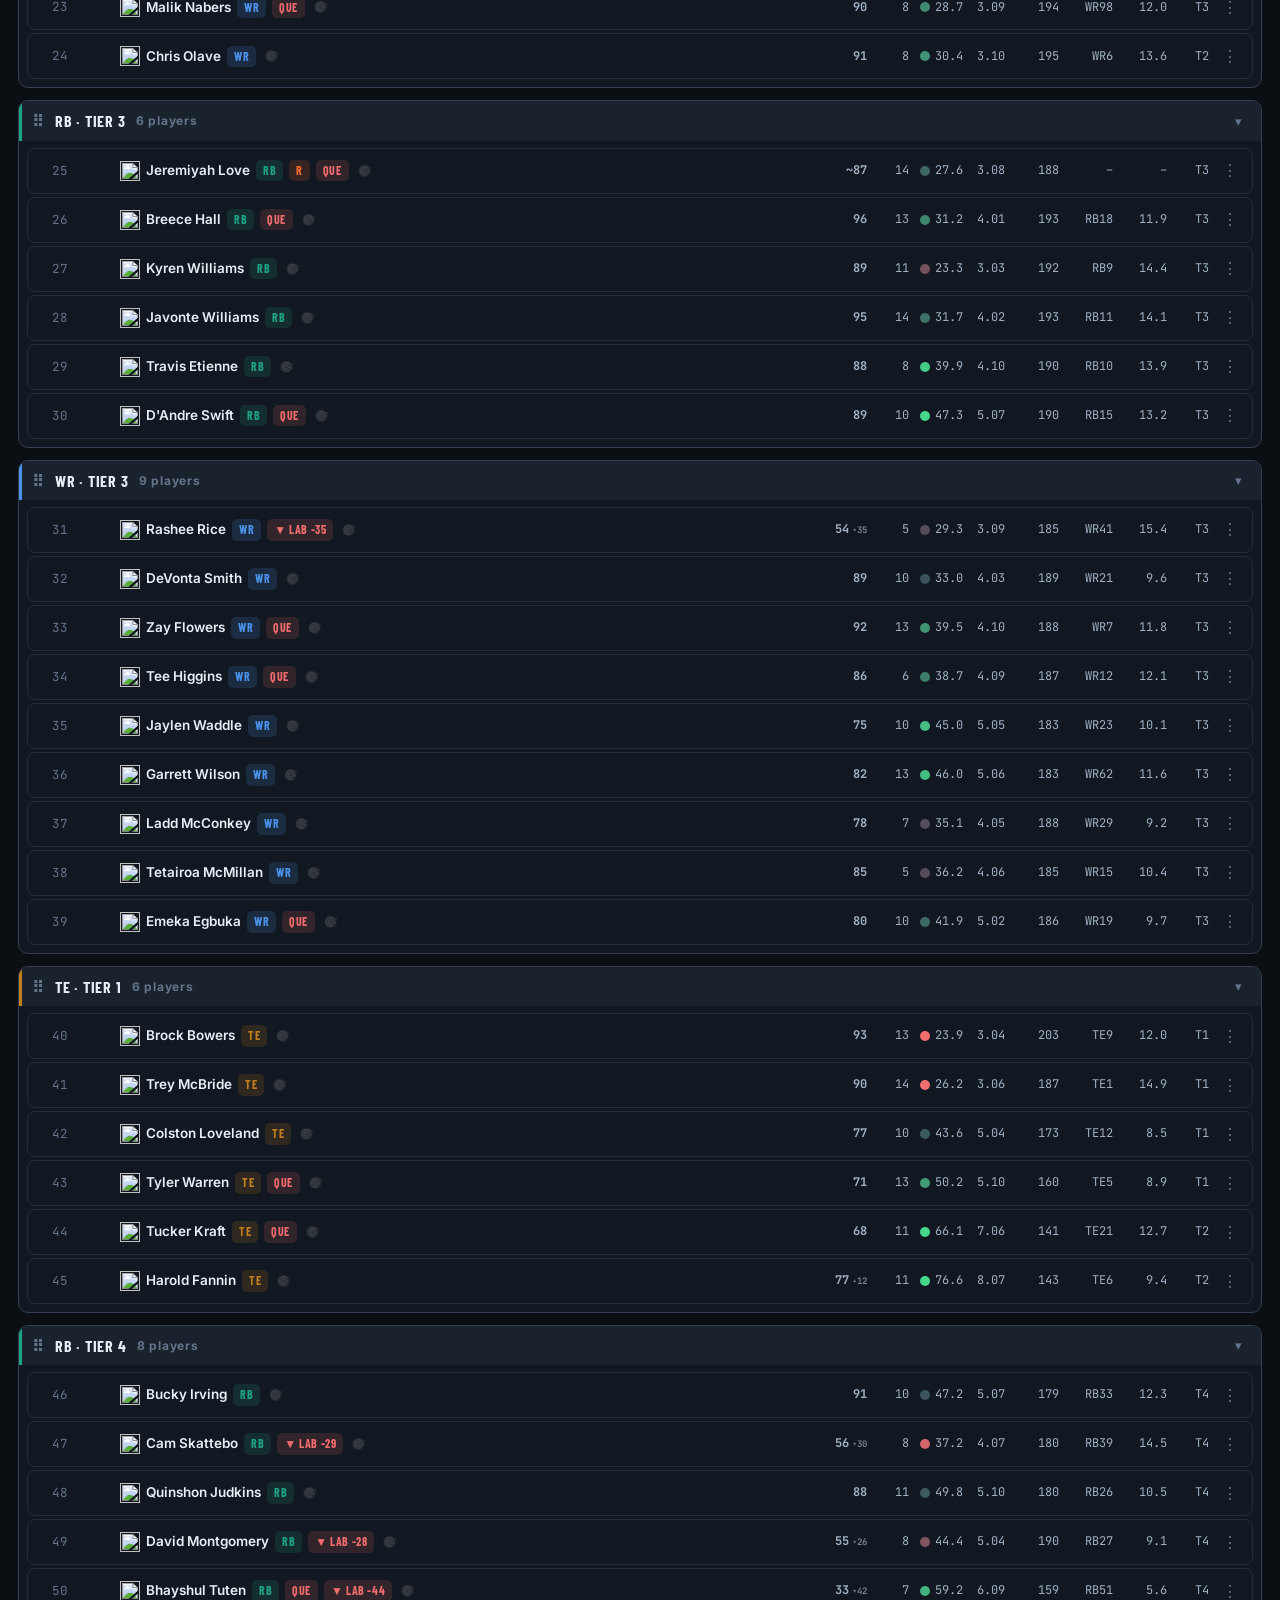
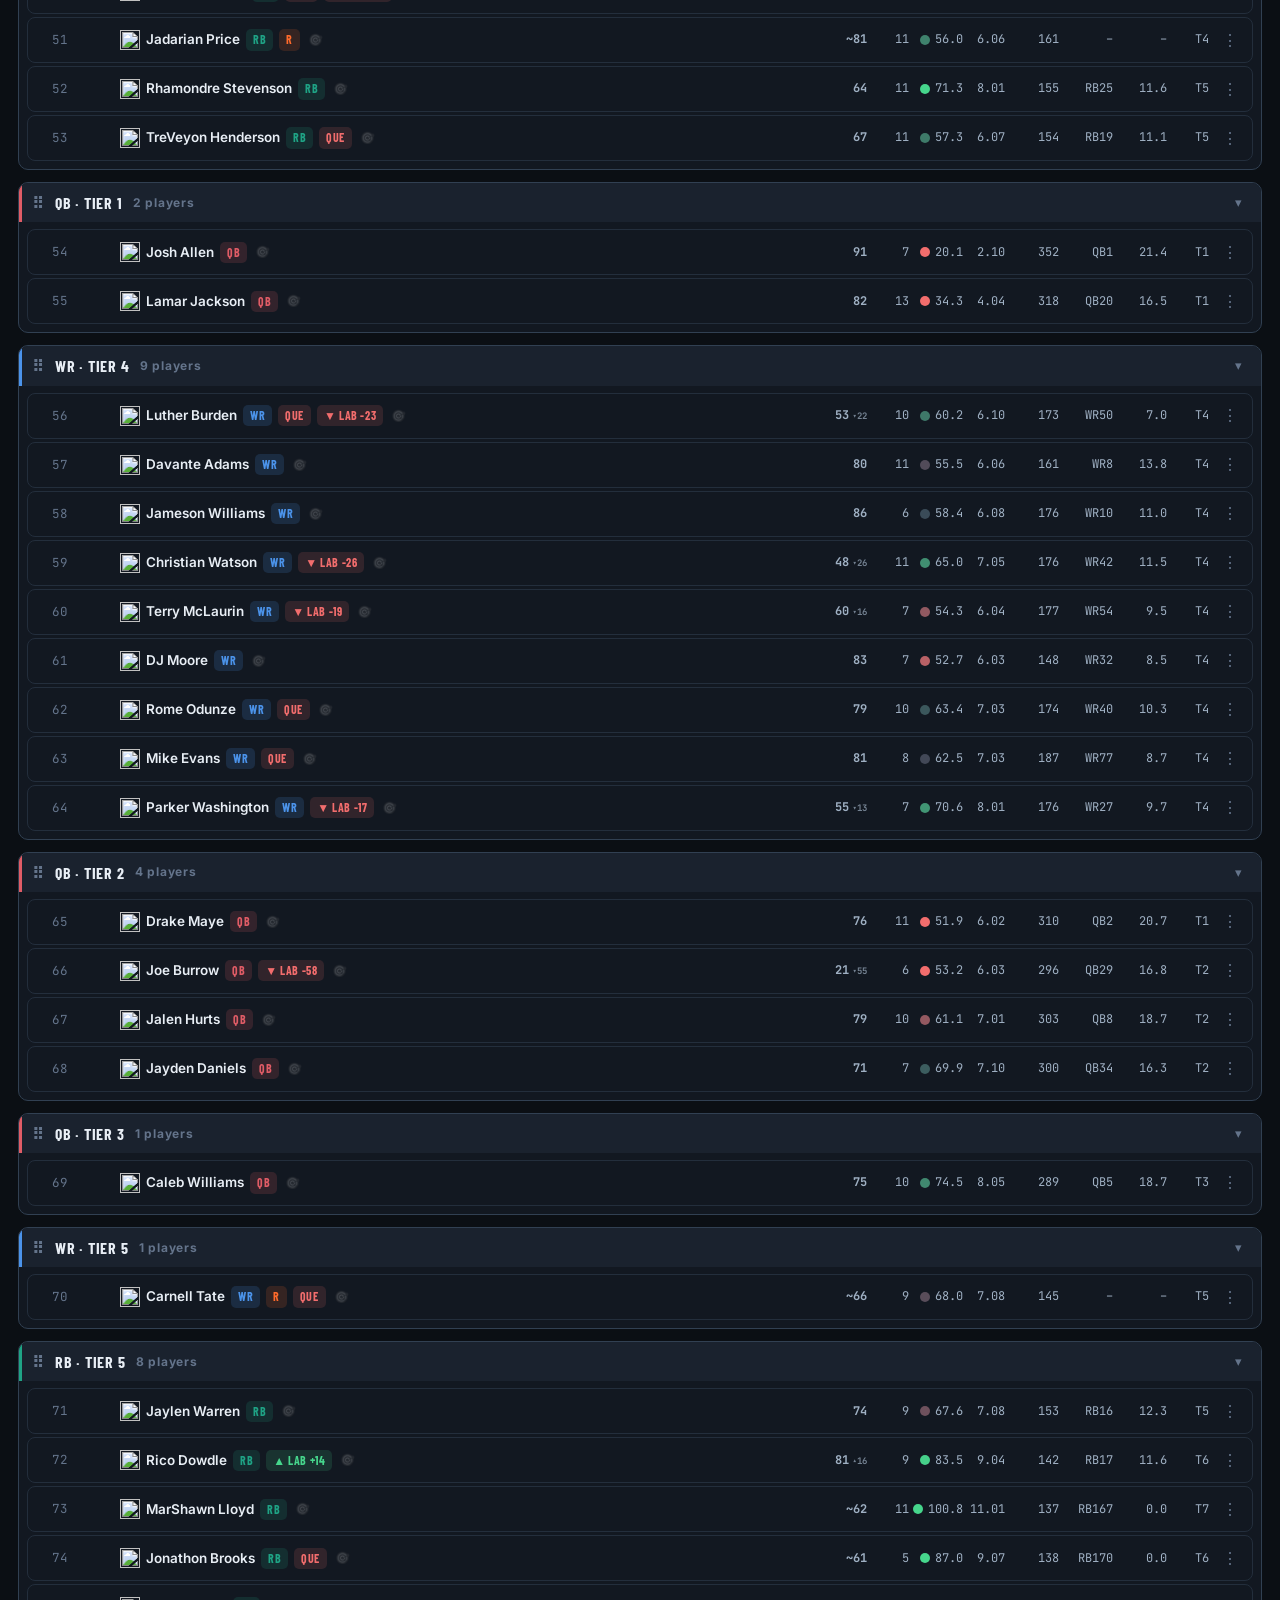
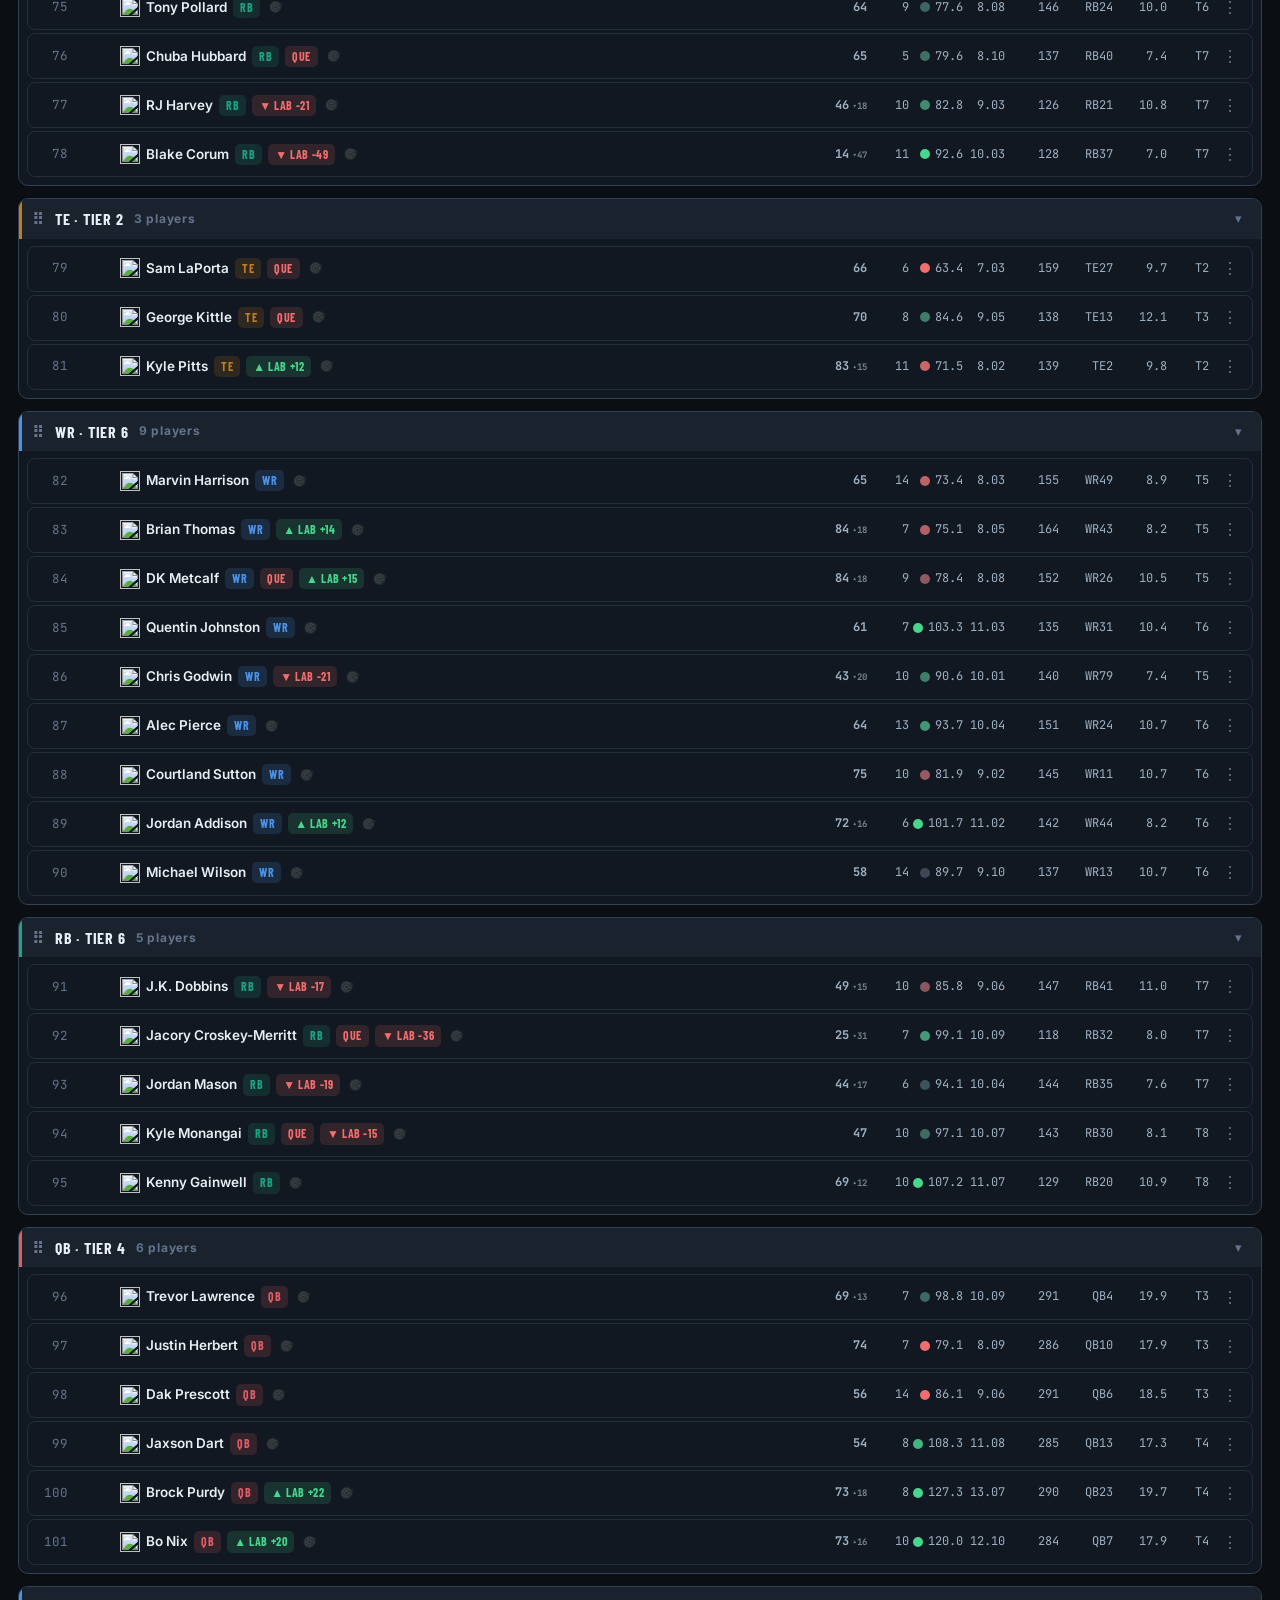
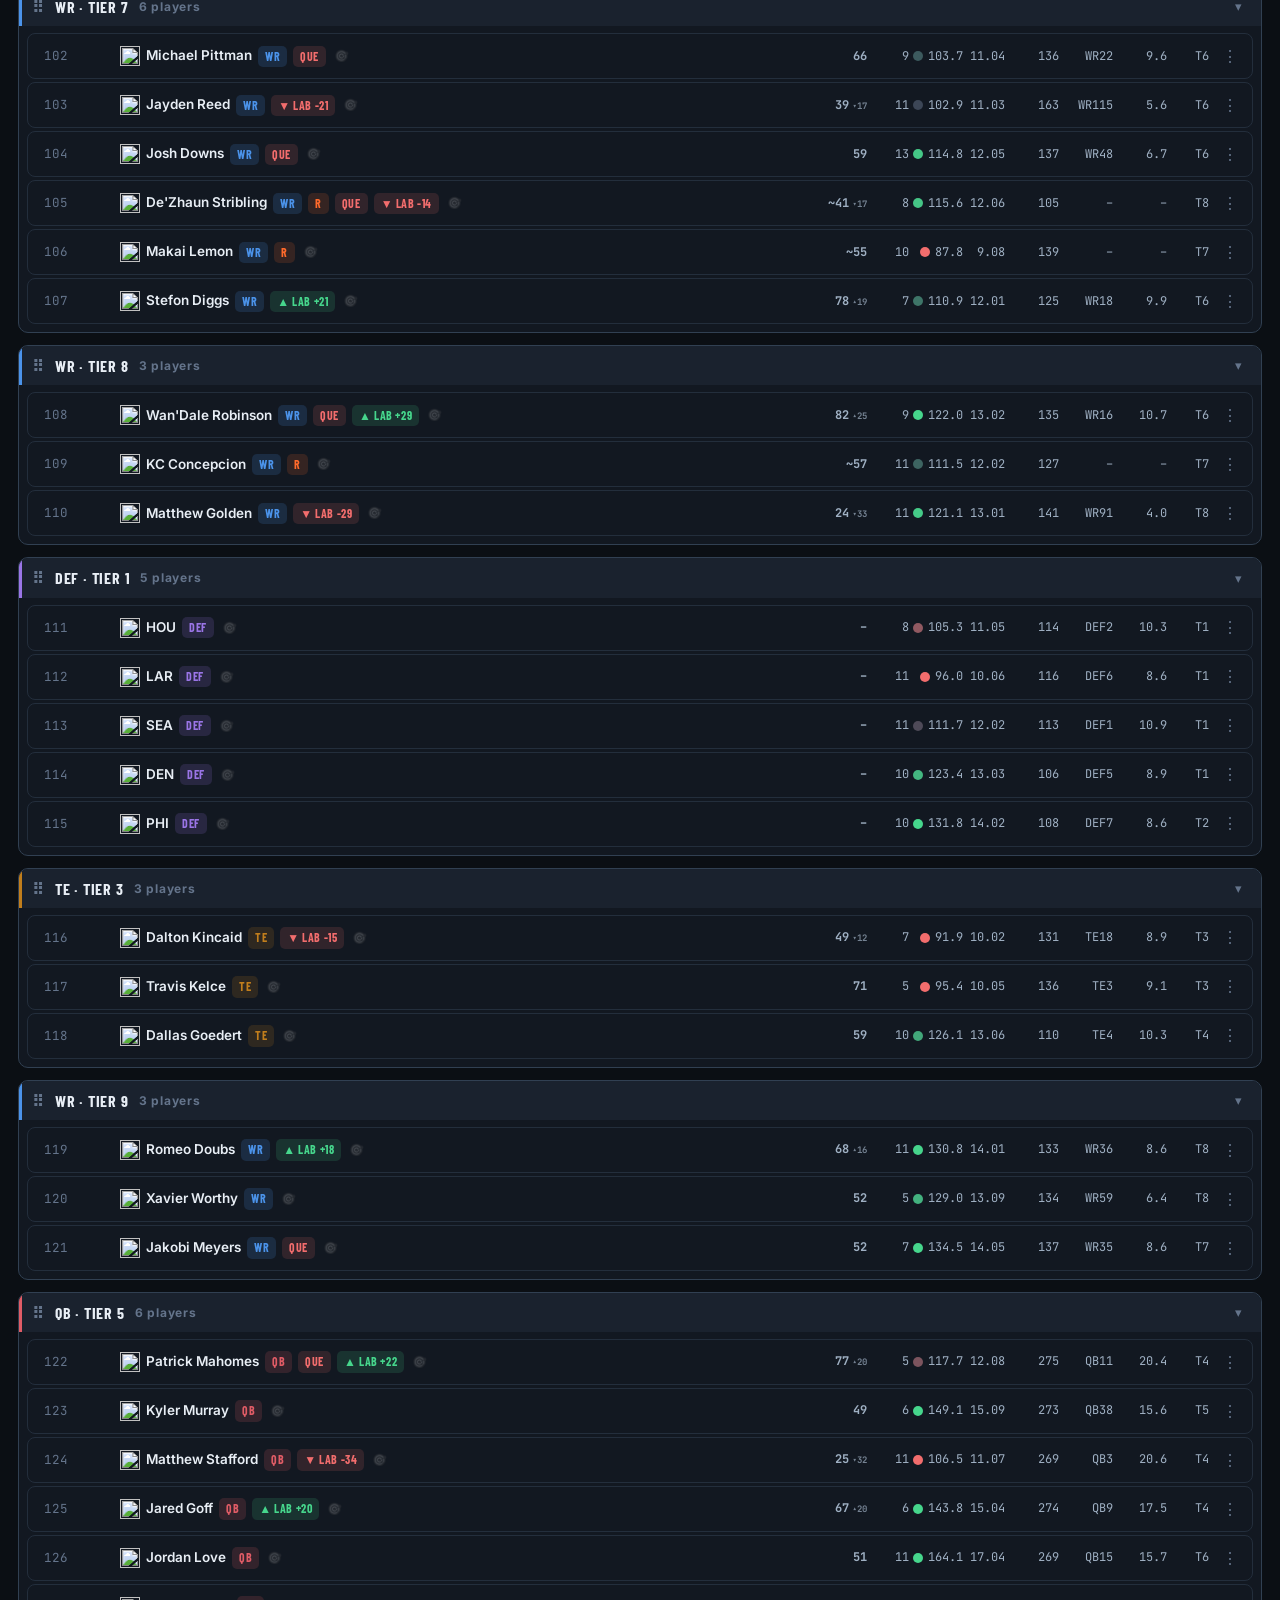
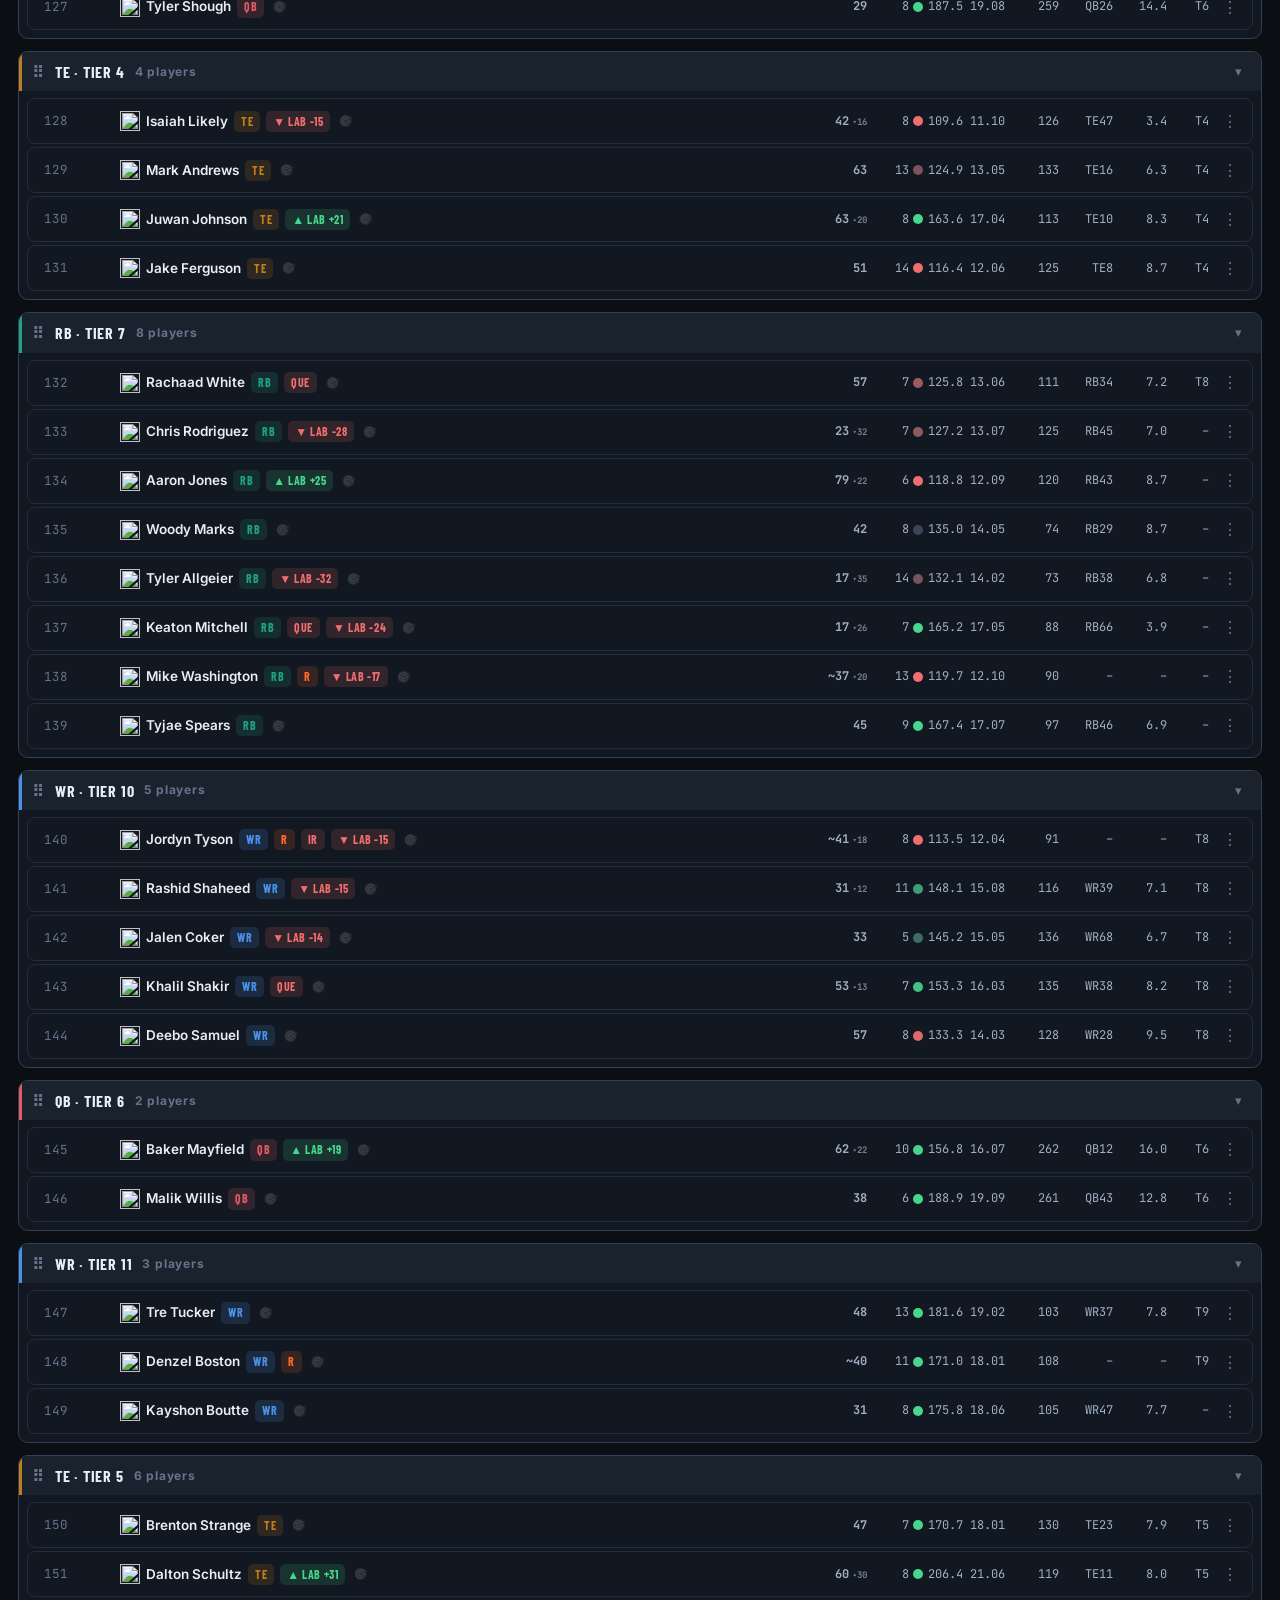
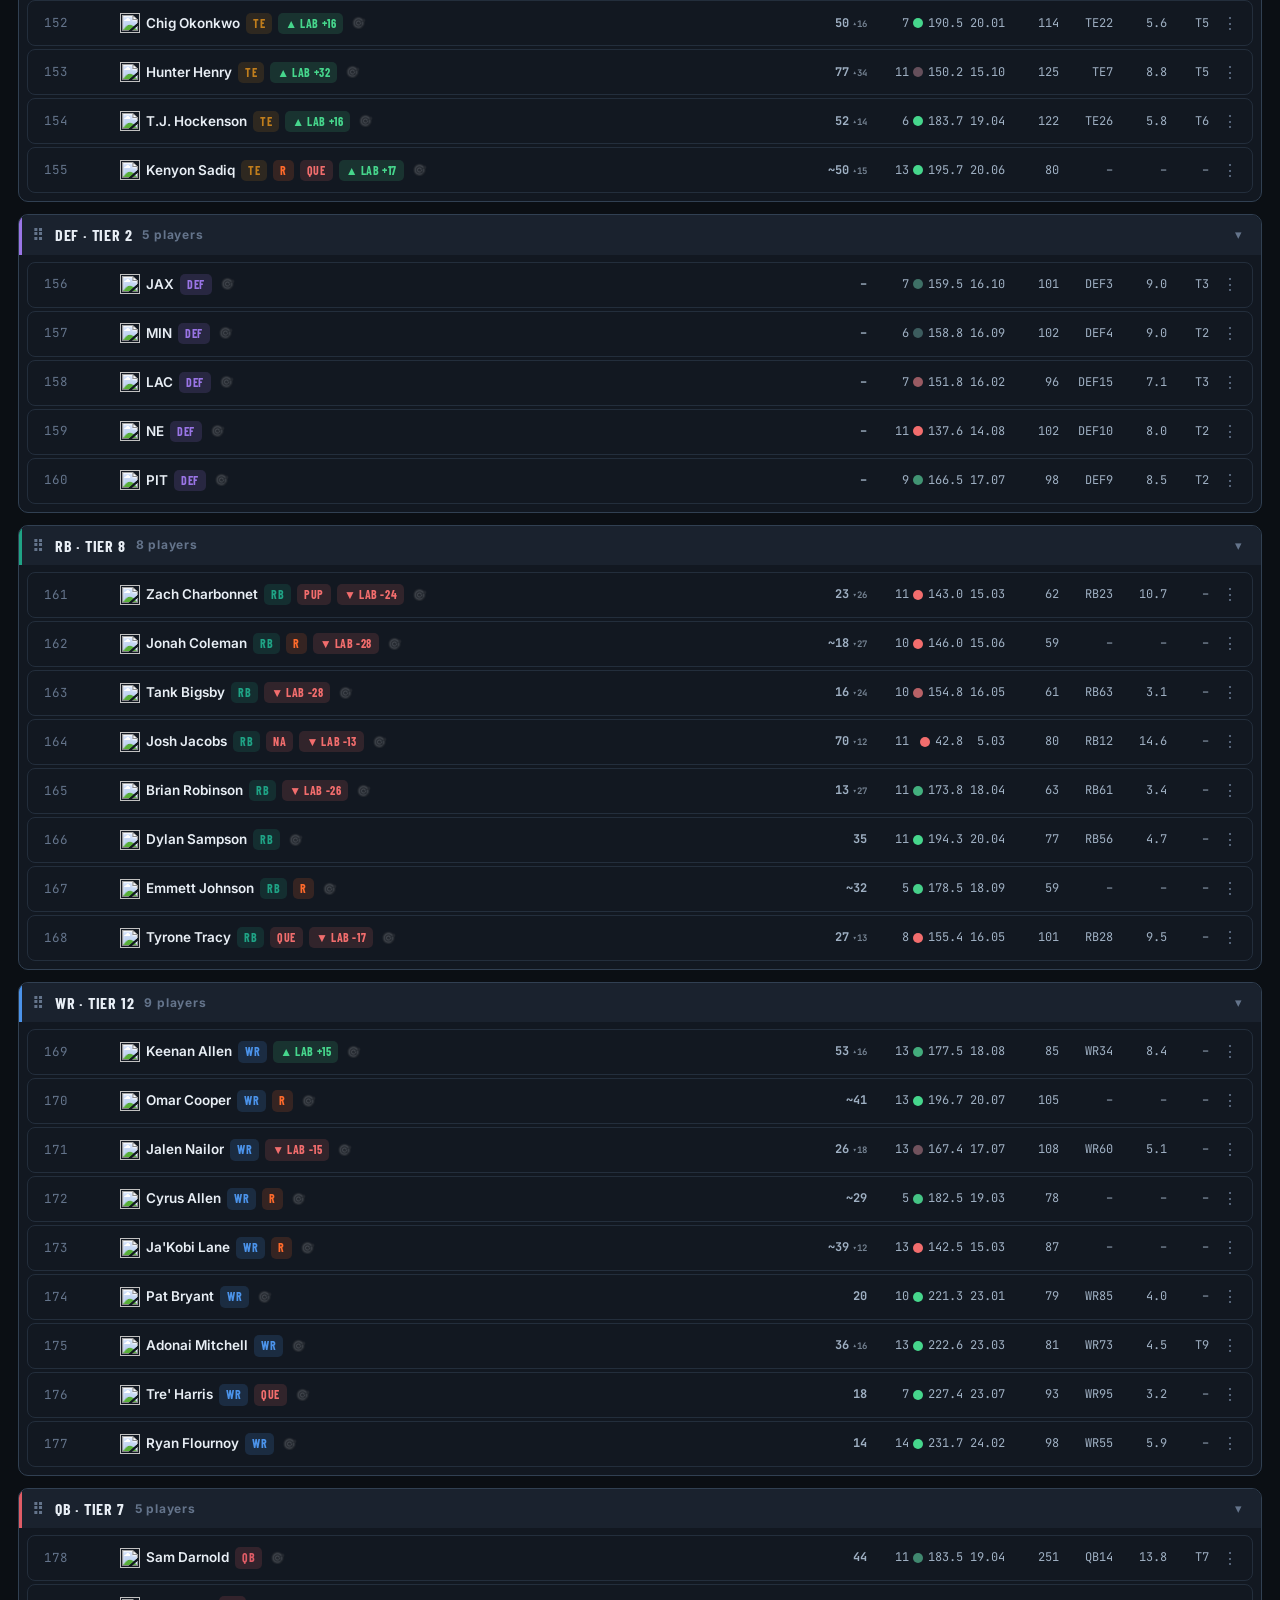
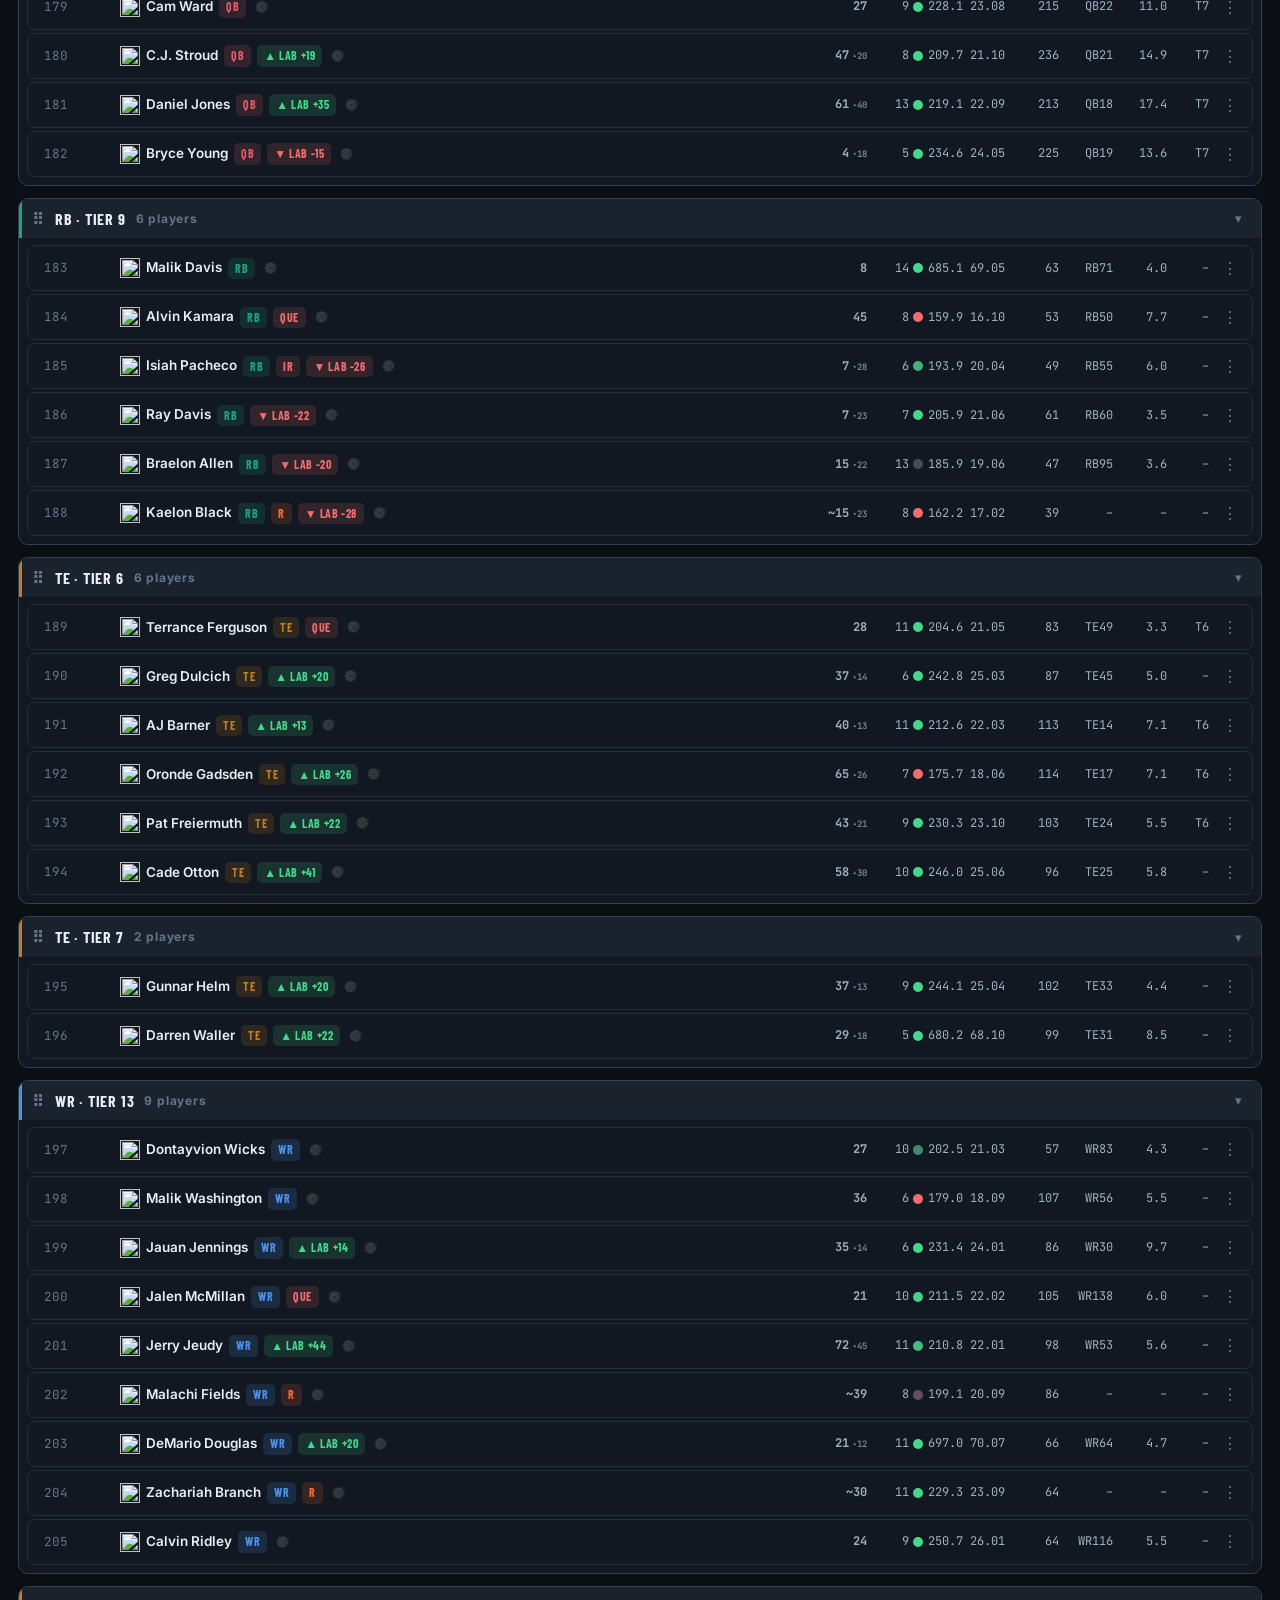
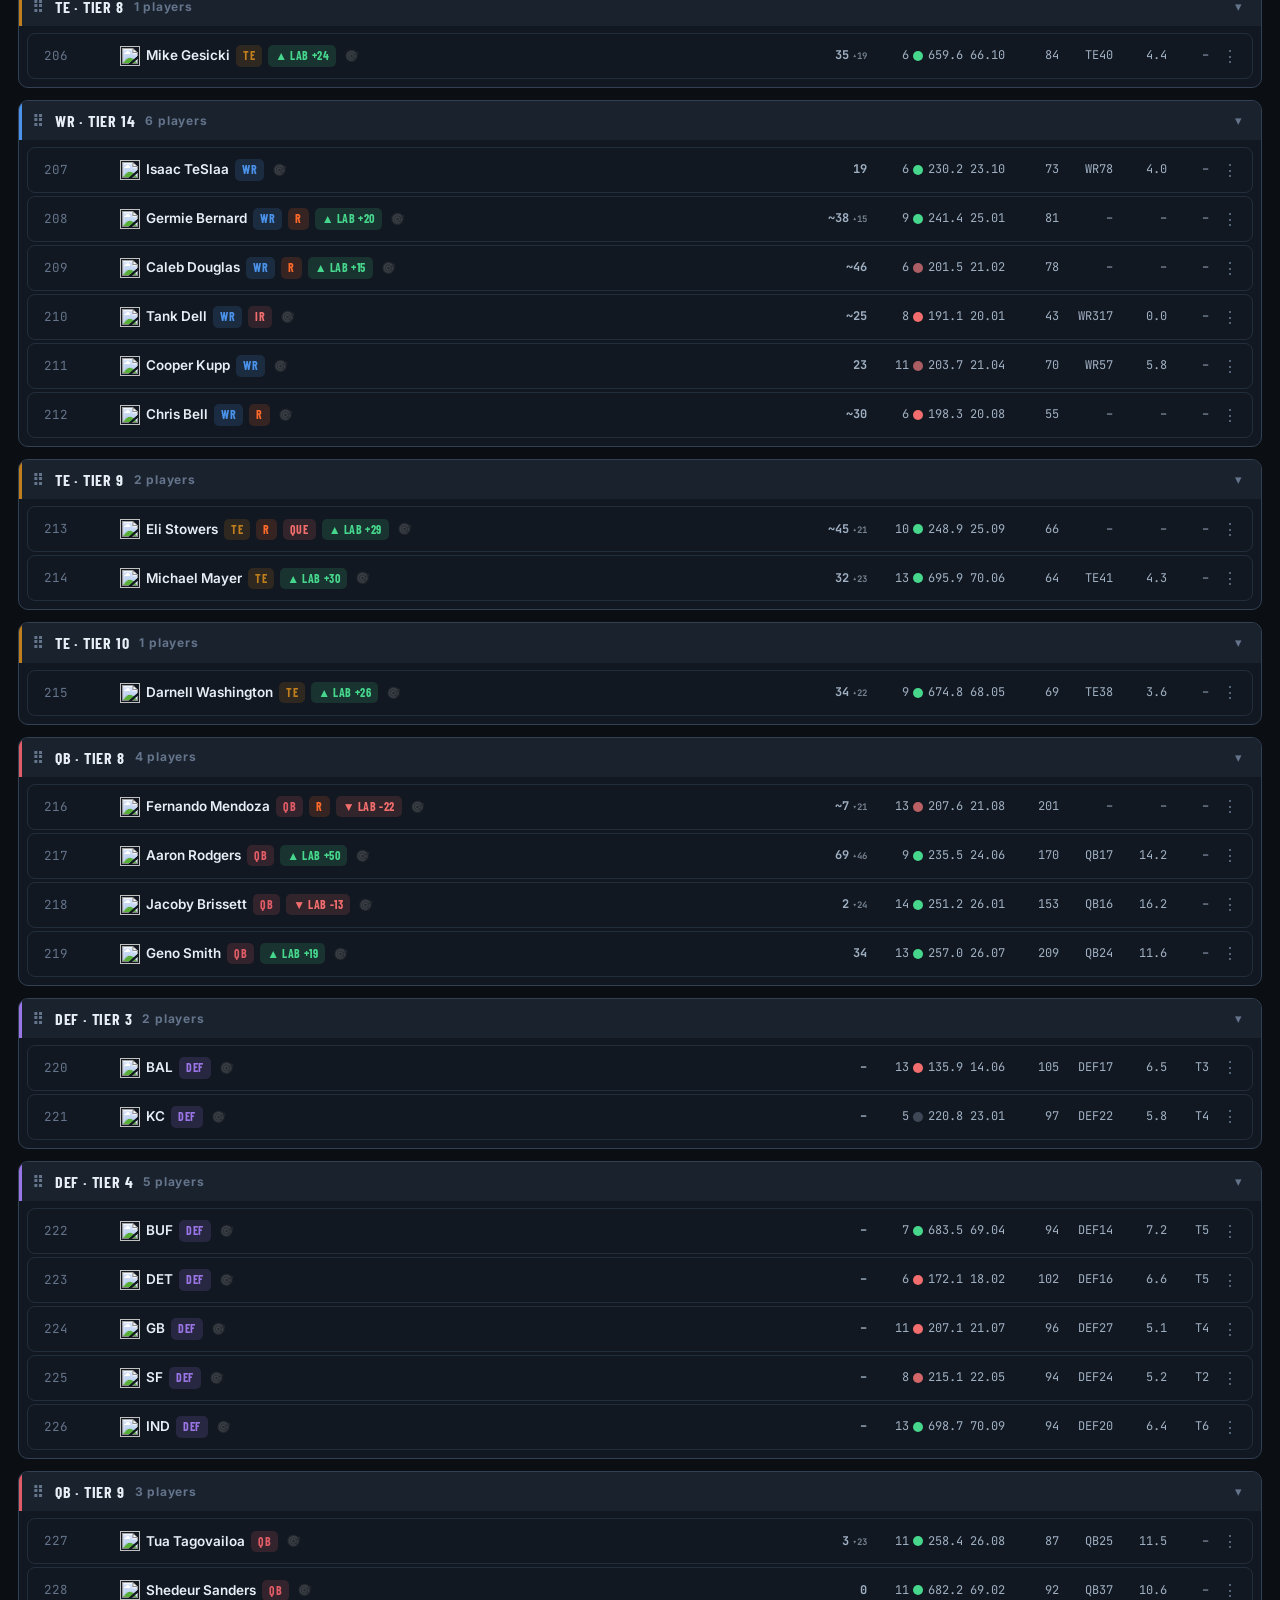
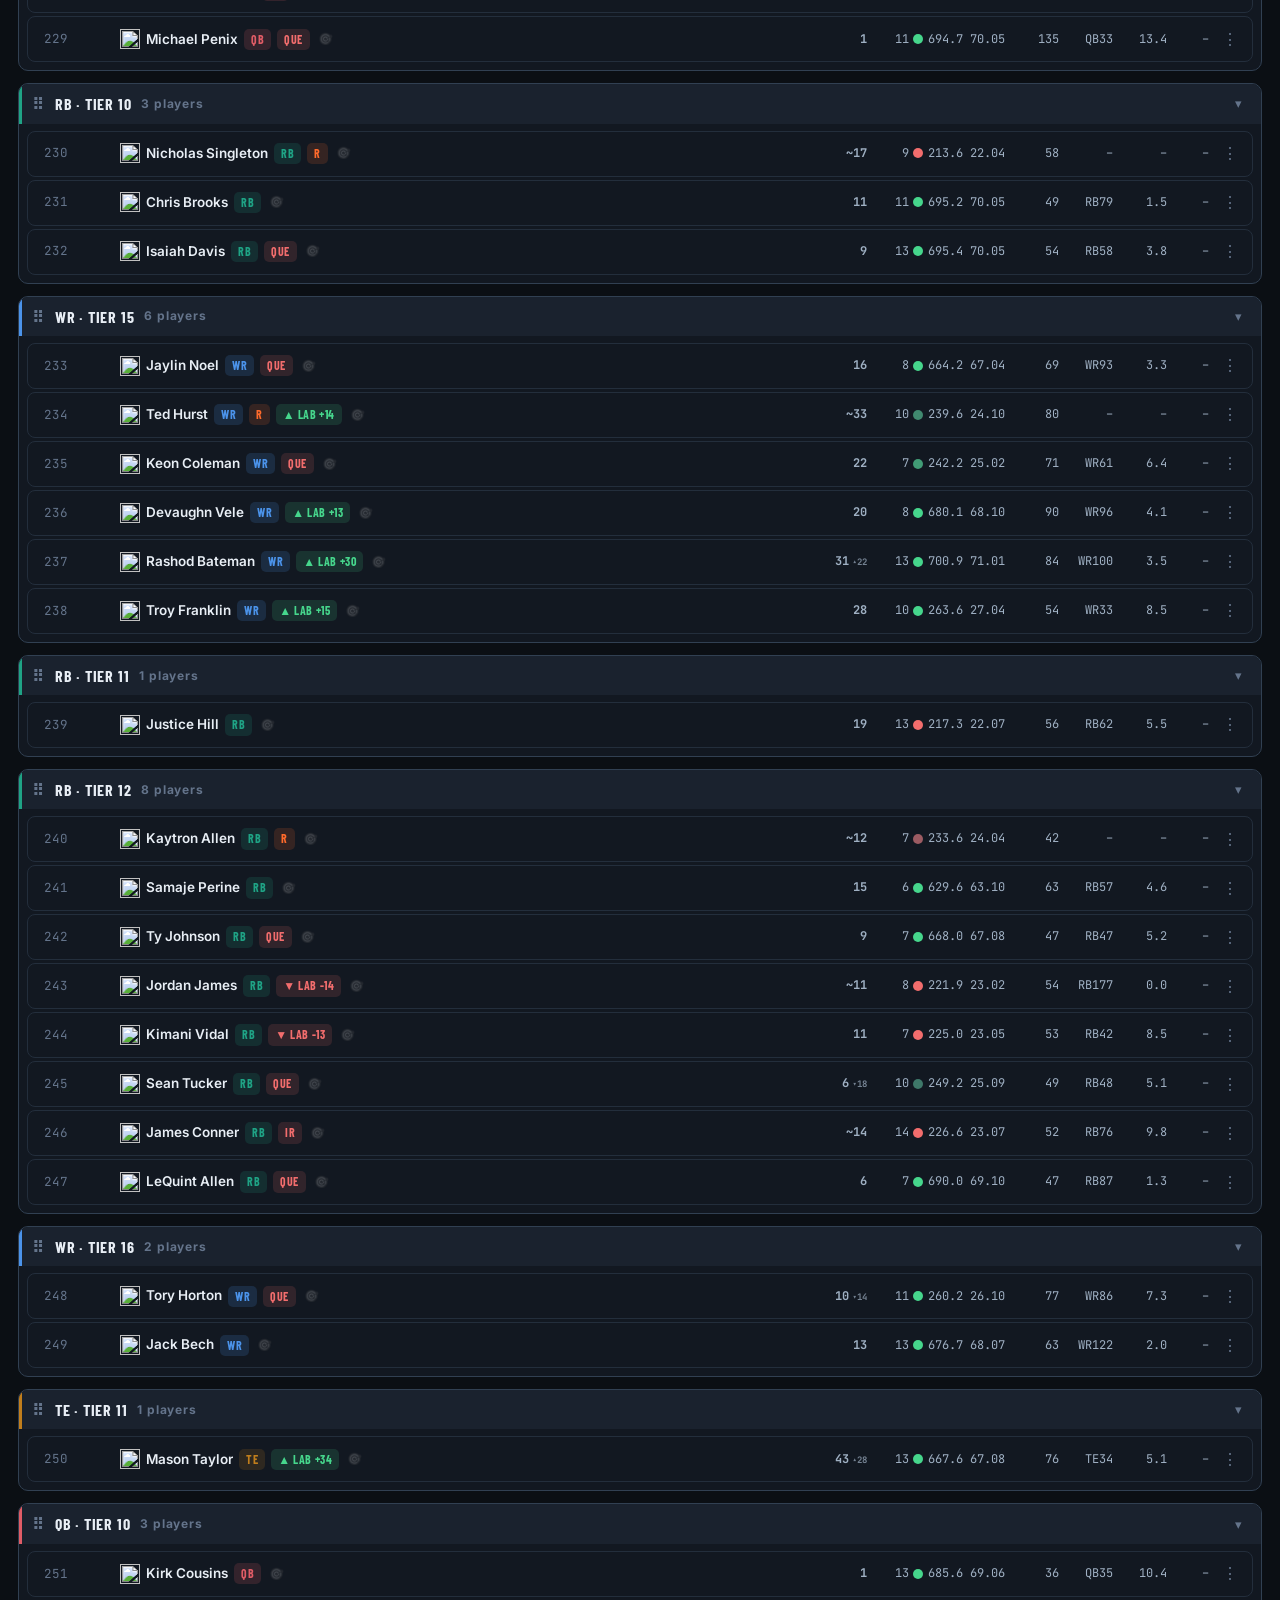
==== commit e8eb72cd: "Add The NSL — 10-team full-PPR redraft — as the Lab's third league - Pipeline: nsl in LEAGUES; full-" ====
--- a/docs/board.html
+++ b/docs/board.html
@@ -6,8 +6,8 @@
 <title>The Board — The Lab</title>
 <link rel="preconnect" href="https://fonts.googleapis.com">
 <link href="https://fonts.googleapis.com/css2?family=Barlow+Condensed:wght@600;700&family=Inter:wght@400;600;700&family=JetBrains+Mono:wght@400;600&display=swap" rel="stylesheet">
-<link rel="stylesheet" href="css/lab.css?v=92">
-<link rel="icon" type="image/svg+xml" href="favicon.svg?v=92">
+<link rel="stylesheet" href="css/lab.css?v=93">
+<link rel="icon" type="image/svg+xml" href="favicon.svg?v=93">
 </head>
 <body>
 <div class="page">
@@ -36,6 +36,7 @@
       <option value="">No league overlay</option>
       <option value="ggg">GGG overlay</option>
       <option value="lob">LOB overlay</option>
+      <option value="nsl">NSL overlay</option>
     </select>
     <label class="flex dim" id="dynWrap" style="gap:6px;font-size:12px" title="Blend your board with Dynasty ADP — view only, your saved rankings don't change">
       Dynasty lens
@@ -51,8 +52,8 @@
 
   <div id="boardRoot"></div>
 </div>
-<script src="vendor/sortable.min.js?v=92"></script>
-<script src="js/core.js?v=92"></script>
-<script src="js/board.js?v=92"></script>
+<script src="vendor/sortable.min.js?v=93"></script>
+<script src="js/core.js?v=93"></script>
+<script src="js/board.js?v=93"></script>
 </body>
 </html>
